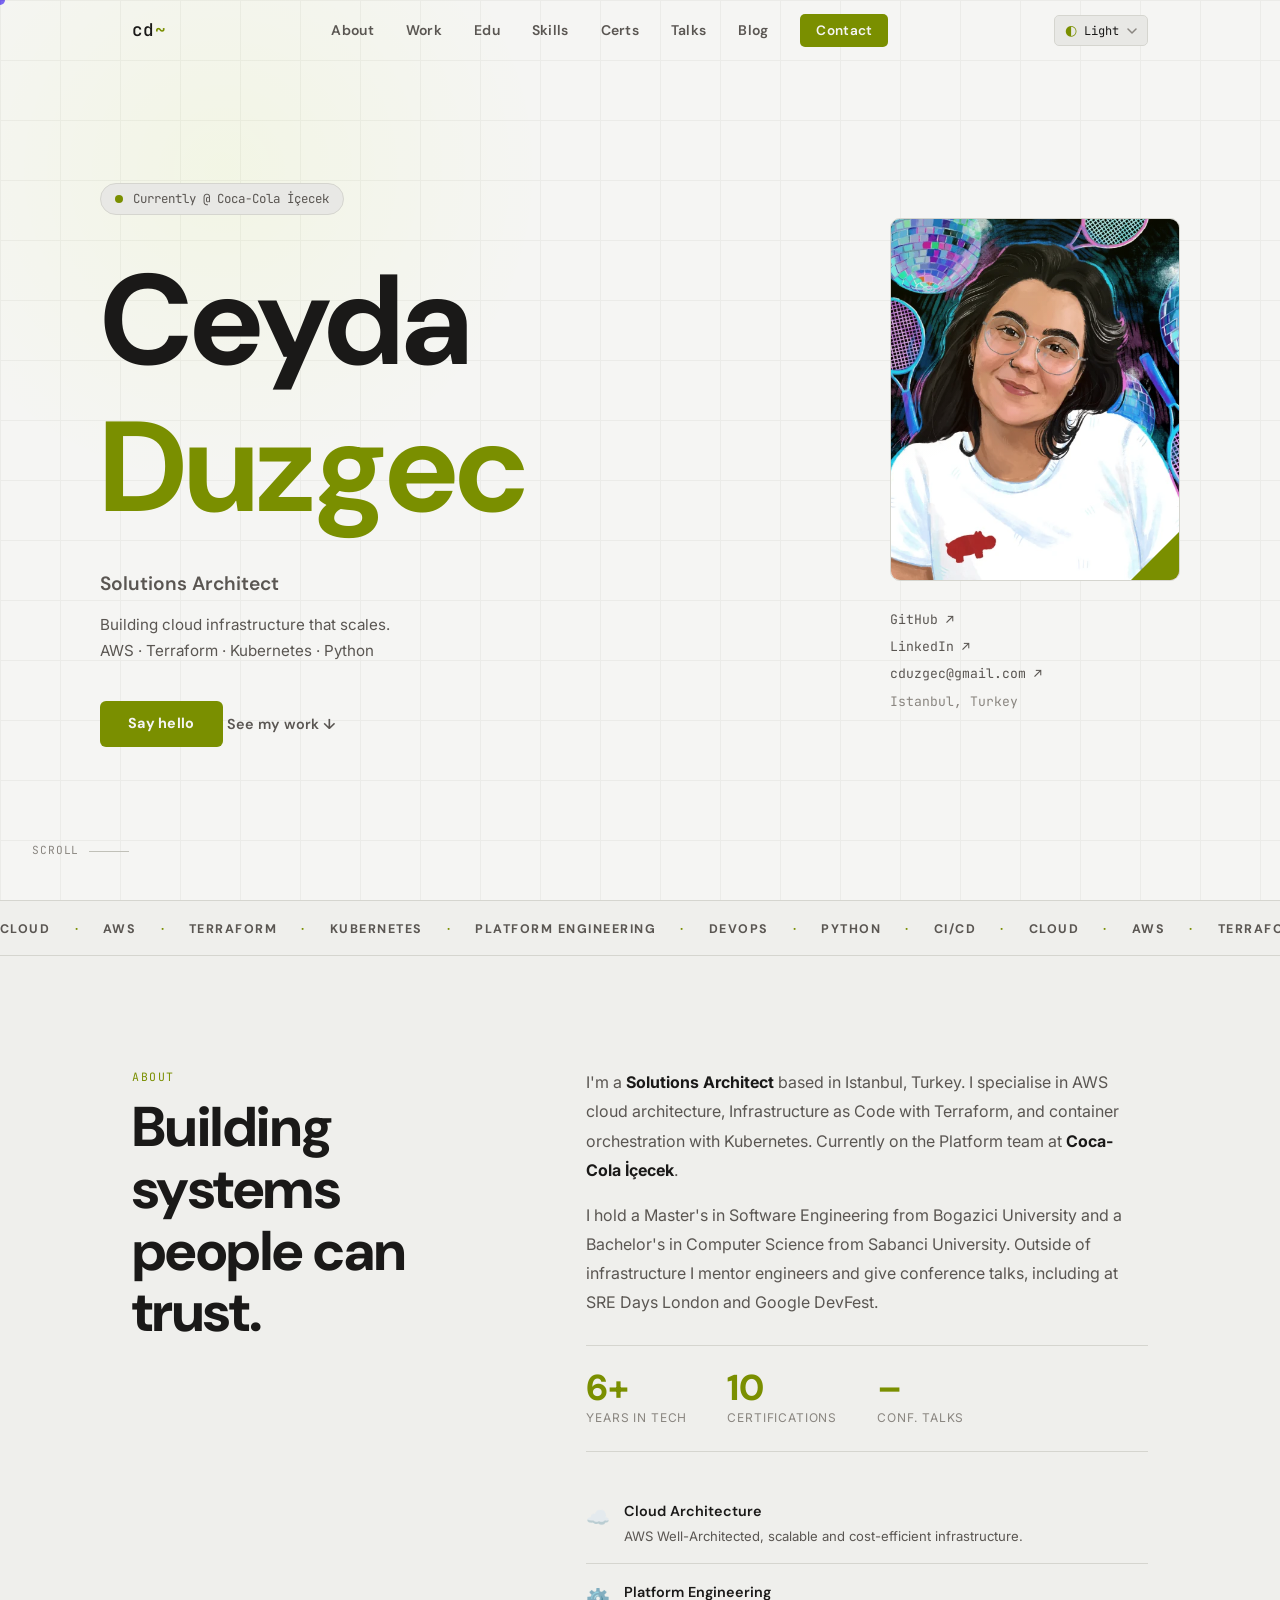
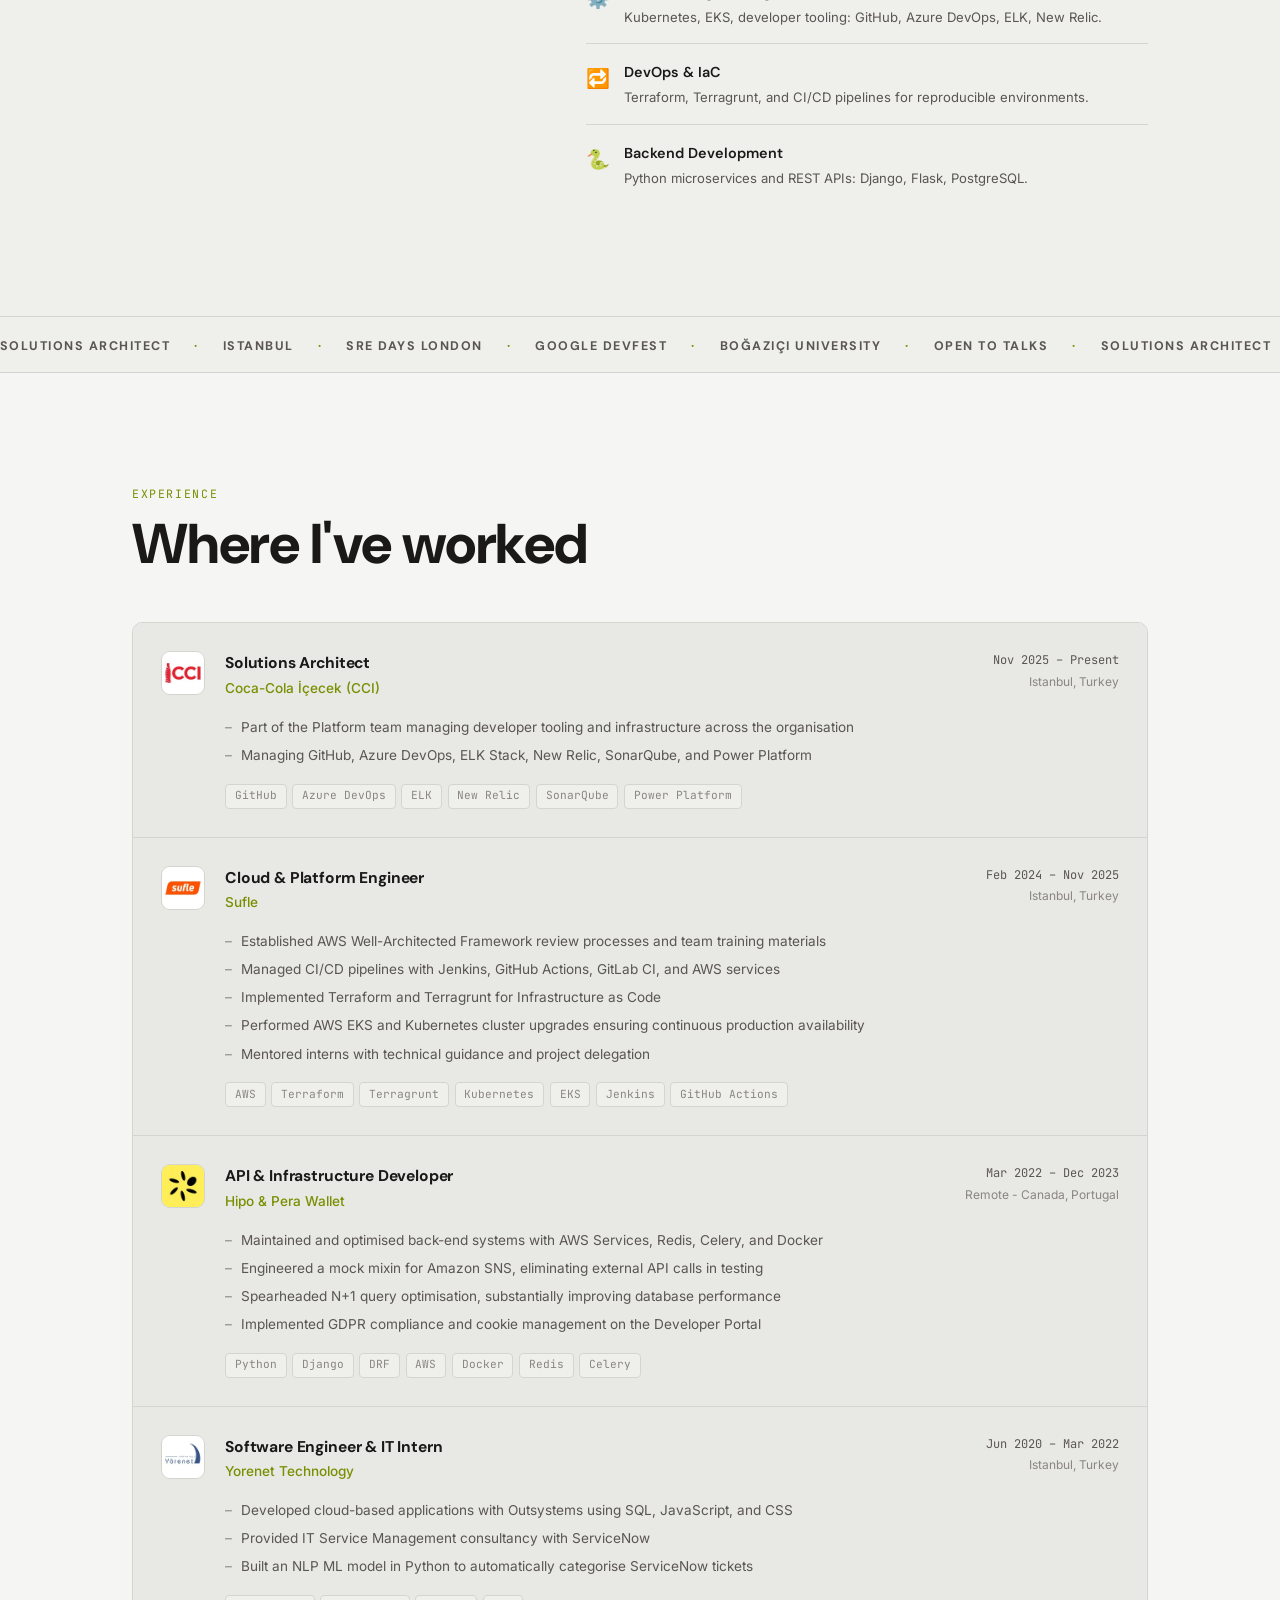
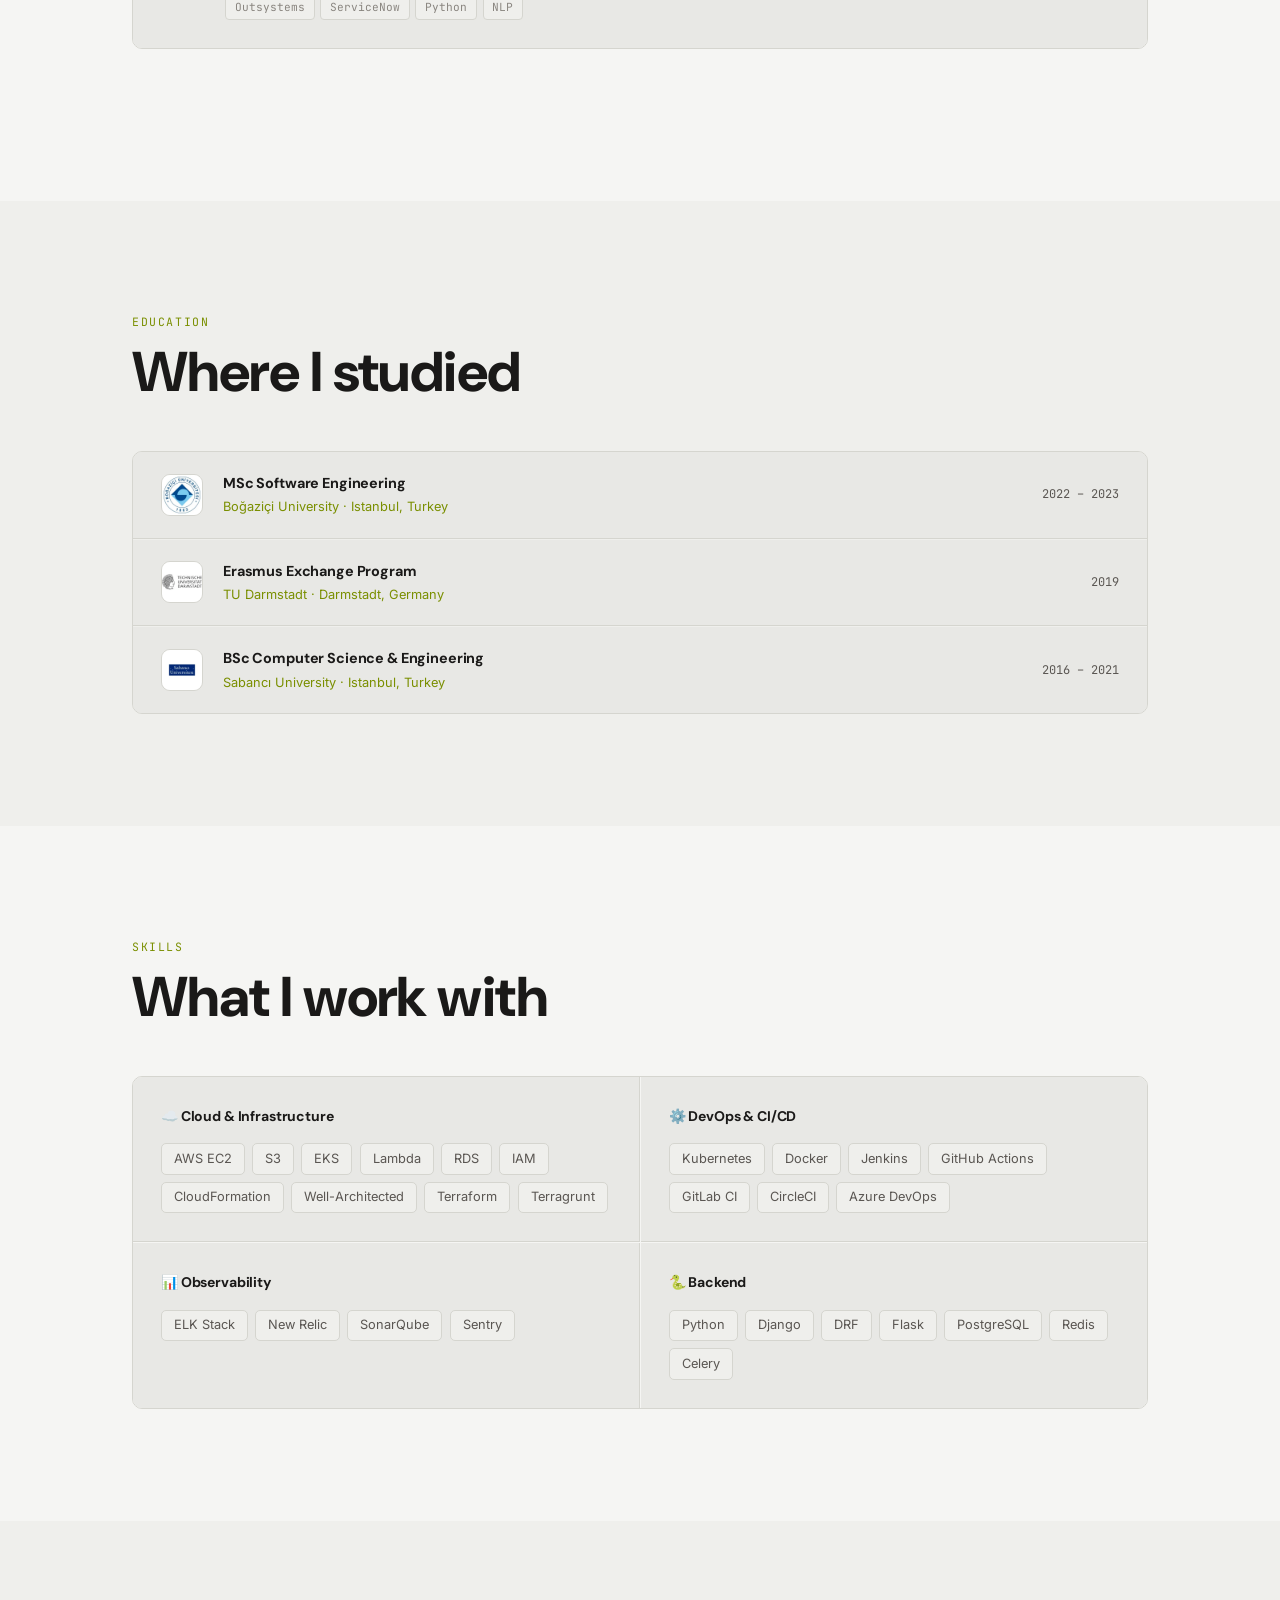
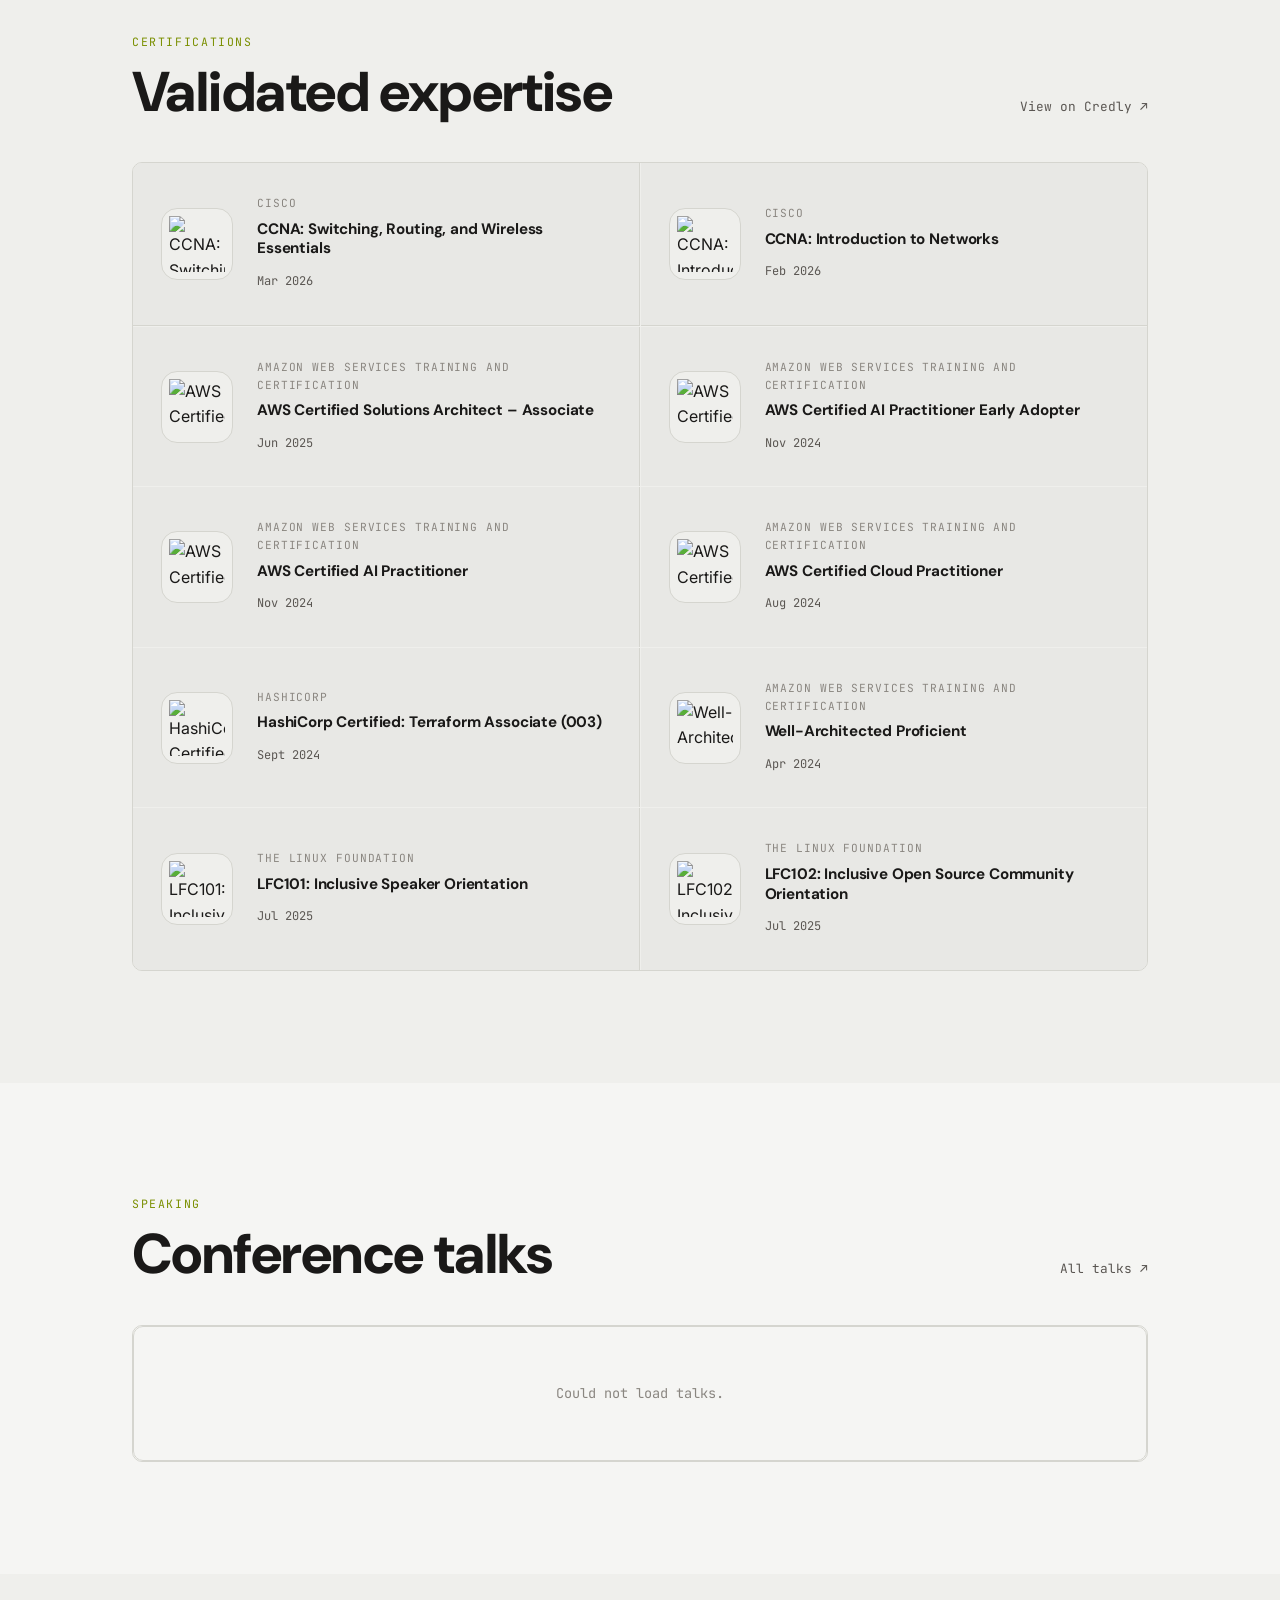
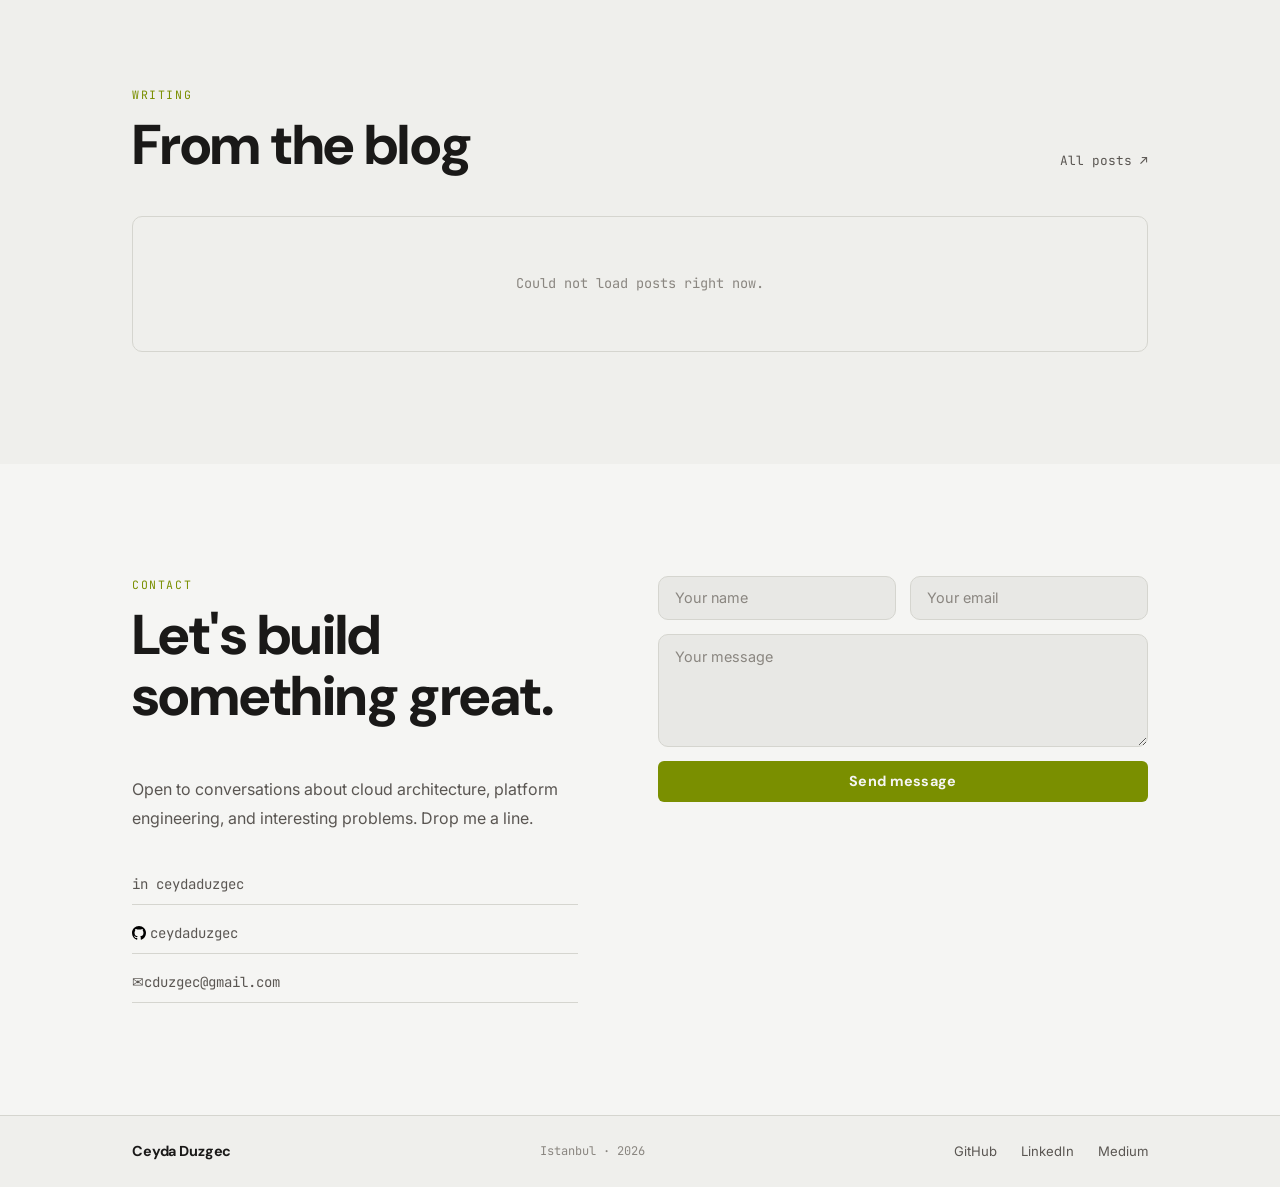
==== index.html @ 16f1c149 "Try to fix mobile performance" ====
<!DOCTYPE html>
<html lang="en">
<head>
  <meta charset="UTF-8">
  <meta name="viewport" content="width=device-width, initial-scale=1.0">
  <title>Ceyda Duzgec - Solutions Architect</title>
  <meta name="description" content="Solutions Architect based in Istanbul. Specialising in AWS, Terraform, Kubernetes and Python. Currently at Coca-Cola Icecek.">
  <meta name="author" content="Ceyda Duzgec">
  <meta name="robots" content="index, follow">
  <link rel="canonical" href="https://ceydaduzgec.com/">

  <!-- Open Graph -->
  <meta property="og:type"        content="website">
  <meta property="og:url"         content="https://ceydaduzgec.com/">
  <meta property="og:title"       content="Ceyda Duzgec - Solutions Architect">
  <meta property="og:description" content="Solutions Architect based in Istanbul. Specialising in AWS, Terraform, Kubernetes and Python.">
  <meta property="og:image"       content="https://ceydaduzgec.com/assets/images/profile.png">

  <!-- Twitter Card -->
  <meta name="twitter:card"        content="summary_large_image">
  <meta name="twitter:title"       content="Ceyda Duzgec - Solutions Architect">
  <meta name="twitter:description" content="Solutions Architect based in Istanbul. Specialising in AWS, Terraform, Kubernetes and Python.">
  <meta name="twitter:image"       content="https://ceydaduzgec.com/assets/images/profile.png">

  <!-- Structured Data -->
  <script type="application/ld+json">
  {
    "@context": "https://schema.org",
    "@type": "Person",
    "name": "Ceyda Duzgec",
    "url": "https://ceydaduzgec.com",
    "image": "https://ceydaduzgec.com/assets/images/profile.png",
    "jobTitle": "Solutions Architect",
    "worksFor": { "@type": "Organization", "name": "Coca-Cola Icecek" },
    "address": { "@type": "PostalAddress", "addressLocality": "Istanbul", "addressCountry": "TR" },
    "sameAs": [
      "https://www.linkedin.com/in/ceydaduzgec/",
      "https://github.com/ceydaduzgec",
      "https://medium.com/@ceydaduzgec"
    ]
  }
  </script>

  <link rel="icon" type="image/svg+xml" href="./assets/images/favicon.svg">
  <link rel="shortcut icon" href="./assets/images/logo.ico" type="image/x-icon">
  <link rel="preload" as="image" href="./assets/images/profile.webp" type="image/webp">
  <link rel="stylesheet" href="./assets/css/style.css">
  <link rel="preconnect" href="https://fonts.googleapis.com">
  <link rel="preconnect" href="https://fonts.gstatic.com" crossorigin>
  <link rel="preconnect" href="https://api.rss2json.com" crossorigin>
  <link rel="preconnect" href="https://raw.githubusercontent.com" crossorigin>
  <link rel="preload" as="style" href="https://fonts.googleapis.com/css2?family=DM+Sans:opsz,wght@9..40,400;9..40,500;9..40,600;9..40,700;9..40,800&family=Inter:wght@400;500&family=JetBrains+Mono:wght@400;500&display=swap" onload="this.onload=null;this.rel='stylesheet'">
  <noscript><link rel="stylesheet" href="https://fonts.googleapis.com/css2?family=DM+Sans:opsz,wght@9..40,400;9..40,500;9..40,600;9..40,700;9..40,800&family=Inter:wght@400;500&family=JetBrains+Mono:wght@400;500&display=swap"></noscript>
</head>
<body>

  <a class="skip-link" href="#about">Skip to content</a>

  <div class="cur" id="cur" aria-hidden="true"></div>

  <!-- NAV -->
  <header class="nav" id="nav">
    <div class="nav-inner">
      <a href="#top" class="nav-logo">
        <span>cd</span><span class="nl-tilde">~</span>
      </a>
      <nav class="nav-menu" id="navMenu">
        <a href="#about"     class="nlink">About</a>
        <a href="#work"      class="nlink">Work</a>
        <a href="#education" class="nlink">Edu</a>
        <a href="#skills"    class="nlink">Skills</a>
        <a href="#certs"   class="nlink">Certs</a>
        <a href="#talks"   class="nlink">Talks</a>
        <a href="#blog"    class="nlink">Blog</a>
        <a href="#contact" class="nlink nlink-cta">Contact</a>
      </nav>
      <div class="nav-controls">
        <div class="theme-picker" id="themePicker">
          <button class="tp-btn" id="tpBtn" aria-haspopup="listbox" aria-expanded="false" aria-label="Theme">
            <span class="tp-icon">◐</span>
            <span class="tp-label" id="tpLabel">Dark</span>
            <svg class="tp-chevron" viewBox="0 0 10 6" width="10" height="6" fill="none" stroke="currentColor" stroke-width="1.5" stroke-linecap="round" stroke-linejoin="round">
              <path d="M1 1l4 4 4-4"/>
            </svg>
          </button>
          <ul class="tp-menu" id="tpMenu" role="listbox">
            <li class="tp-opt" data-value="dark"            role="option">Dark</li>
            <li class="tp-opt" data-value="light"           role="option">Light</li>
            <li class="tp-opt" data-value="colorblind-dark" role="option">Color Blind Dark</li>
            <li class="tp-opt" data-value="colorblind-light"role="option">Color Blind Light</li>
          </ul>
        </div>
      </div>
      <button class="nav-burger" id="burger" aria-label="Menu" aria-expanded="false" aria-controls="navMenu">
        <span></span><span></span>
      </button>
    </div>
  </header>


  <!-- HERO -->
  <section class="hero" id="top">
    <div class="hero-wrap">
      <div class="hero-left">
        <div class="hero-status">
          <span class="dot-live" aria-hidden="true"></span>
          Currently @ Coca-Cola İçecek
        </div>
        <h1 class="hero-h1">
          <span class="rw"><b class="rt">Ceyda</b></span>
          <span class="rw"><b class="rt lime">Duzgec</b></span>
        </h1>
        <p class="hero-role rw-sm"><span class="rt-sm">Solutions Architect</span></p>
        <p class="hero-desc rw-sm">
          <span class="rt-sm">Building cloud infrastructure that scales.<br>AWS · Terraform · Kubernetes · Python</span>
        </p>
        <div class="hero-btns rw-sm">
          <span class="rt-sm">
            <a href="#contact" class="btn-lime" data-mag>Say hello</a>
            <a href="#work"    class="btn-text">See my work ↓</a>
          </span>
        </div>
      </div>

      <div class="hero-right">
        <div class="photo-frame">
          <picture>
            <source srcset="./assets/images/profile.webp" type="image/webp">
            <img src="./assets/images/profile.png" alt="Ceyda Duzgec" width="600" height="600" loading="eager" fetchpriority="high">
          </picture>
          <div class="photo-deco"></div>
        </div>
        <ul class="hero-contact-list">
          <li><a href="https://github.com/ceydaduzgec"           target="_blank" rel="noopener">GitHub ↗</a></li>
          <li><a href="https://www.linkedin.com/in/ceydaduzgec/" target="_blank" rel="noopener">LinkedIn ↗</a></li>
          <li><a href="mailto:cduzgec@gmail.com">cduzgec@gmail.com ↗</a></li>
          <li><span>Istanbul, Turkey</span></li>
        </ul>
      </div>
    </div>
    <div class="hero-scroll" id="heroScroll" aria-hidden="true">
      <span>scroll</span><div class="scroll-line"></div>
    </div>
  </section>


  <!-- MARQUEE 1 -->
  <div class="marquee" aria-hidden="true">
    <div class="mq-track">
      <span>CLOUD</span><span class="mq-dot">·</span>
      <span>AWS</span><span class="mq-dot">·</span>
      <span>TERRAFORM</span><span class="mq-dot">·</span>
      <span>KUBERNETES</span><span class="mq-dot">·</span>
      <span>PLATFORM ENGINEERING</span><span class="mq-dot">·</span>
      <span>DEVOPS</span><span class="mq-dot">·</span>
      <span>PYTHON</span><span class="mq-dot">·</span>
      <span>CI/CD</span><span class="mq-dot">·</span>
      <span>CLOUD</span><span class="mq-dot">·</span>
      <span>AWS</span><span class="mq-dot">·</span>
      <span>TERRAFORM</span><span class="mq-dot">·</span>
      <span>KUBERNETES</span><span class="mq-dot">·</span>
      <span>PLATFORM ENGINEERING</span><span class="mq-dot">·</span>
      <span>DEVOPS</span><span class="mq-dot">·</span>
      <span>PYTHON</span><span class="mq-dot">·</span>
      <span>CI/CD</span><span class="mq-dot">·</span>
    </div>
  </div>


  <!-- ABOUT -->
  <section class="section section-alt" id="about">
    <div class="wrap">
      <div class="about-grid">
        <div class="about-left">
          <p class="sec-label reveal-up">About</p>
          <h2 class="sec-h2 reveal-up">Building systems<br>people can trust.</h2>
        </div>
        <div class="about-right">
          <p class="about-p reveal-up">
            I'm a <strong>Solutions Architect</strong> based in Istanbul, Turkey. I specialise in AWS cloud architecture, Infrastructure as Code with Terraform, and container orchestration with Kubernetes. Currently on the Platform team at <strong>Coca-Cola İçecek</strong>.
          </p>
          <p class="about-p reveal-up">
            I hold a Master's in Software Engineering from Bogazici University and a Bachelor's in Computer Science from Sabanci University. Outside of infrastructure I mentor engineers and give conference talks, including at SRE Days London and Google DevFest.
          </p>
          <div class="stats reveal-up">
            <div class="stat-item">
              <span class="si-n" id="statYears">–</span>
              <span class="si-l">Years in tech</span>
            </div>
            <div class="stat-item">
              <span class="si-n" id="statCerts">–</span>
              <span class="si-l">Certifications</span>
            </div>
            <div class="stat-item">
              <span class="si-n" id="statTalks">–</span>
              <span class="si-l">Conf. talks</span>
            </div>
          </div>
          <div class="pillars reveal-up">
            <div class="pillar">
              <span class="pillar-icon" aria-hidden="true">☁️</span>
              <div>
                <strong>Cloud Architecture</strong>
                <p>AWS Well-Architected, scalable and cost-efficient infrastructure.</p>
              </div>
            </div>
            <div class="pillar">
              <span class="pillar-icon" aria-hidden="true">⚙️</span>
              <div>
                <strong>Platform Engineering</strong>
                <p>Kubernetes, EKS, developer tooling: GitHub, Azure DevOps, ELK, New Relic.</p>
              </div>
            </div>
            <div class="pillar">
              <span class="pillar-icon" aria-hidden="true">🔁</span>
              <div>
                <strong>DevOps &amp; IaC</strong>
                <p>Terraform, Terragrunt, and CI/CD pipelines for reproducible environments.</p>
              </div>
            </div>
            <div class="pillar">
              <span class="pillar-icon" aria-hidden="true">🐍</span>
              <div>
                <strong>Backend Development</strong>
                <p>Python microservices and REST APIs: Django, Flask, PostgreSQL.</p>
              </div>
            </div>
          </div>
        </div>
      </div>
    </div>
  </section>


  <!-- MARQUEE 2 -->
  <div class="marquee marquee-rev" aria-hidden="true">
    <div class="mq-track">
      <span>SOLUTIONS ARCHITECT</span><span class="mq-dot">·</span>
      <span>ISTANBUL</span><span class="mq-dot">·</span>
      <span>SRE DAYS LONDON</span><span class="mq-dot">·</span>
      <span>GOOGLE DEVFEST</span><span class="mq-dot">·</span>
      <span>BOĞAZIÇI UNIVERSITY</span><span class="mq-dot">·</span>
      <span>OPEN TO TALKS</span><span class="mq-dot">·</span>
      <span>SOLUTIONS ARCHITECT</span><span class="mq-dot">·</span>
      <span>ISTANBUL</span><span class="mq-dot">·</span>
      <span>SRE DAYS LONDON</span><span class="mq-dot">·</span>
      <span>GOOGLE DEVFEST</span><span class="mq-dot">·</span>
      <span>BOĞAZIÇI UNIVERSITY</span><span class="mq-dot">·</span>
      <span>OPEN TO TALKS</span><span class="mq-dot">·</span>
    </div>
  </div>


  <!-- WORK -->
  <section class="section" id="work">
    <div class="wrap">
      <p class="sec-label reveal-up">Experience</p>
      <h2 class="sec-h2 reveal-up">Where I've worked</h2>

      <div class="job-list">

        <div class="job reveal-up">
          <div class="job-logo-col">
            <div class="jlogo">
              <picture>
                <source srcset="./assets/images/cocacolaicecek.webp" type="image/webp">
                <img src="./assets/images/cocacolaicecek.jpeg" alt="CCI" width="44" height="44" loading="lazy"
                     onerror="this.style.display='none';this.nextElementSibling.style.display='flex'">
              </picture>
              <span class="jlogo-init">CCI</span>
            </div>
          </div>
          <div class="job-content">
            <div class="job-head">
              <div>
                <h3>Solutions Architect</h3>
                <p class="job-co"><a href="https://www.cci.com.tr/" target="_blank" rel="noopener">Coca-Cola İçecek (CCI)</a></p>
              </div>
              <div class="job-meta">
                <span class="job-date">Nov 2025 – Present</span>
                <span class="job-loc">Istanbul, Turkey</span>
              </div>
            </div>
            <ul class="job-bullets">
              <li>Part of the Platform team managing developer tooling and infrastructure across the organisation</li>
              <li>Managing GitHub, Azure DevOps, ELK Stack, New Relic, SonarQube, and Power Platform</li>
            </ul>
            <div class="jtags">
              <span>GitHub</span><span>Azure DevOps</span><span>ELK</span>
              <span>New Relic</span><span>SonarQube</span><span>Power Platform</span>
            </div>
          </div>
        </div>

        <div class="job reveal-up">
          <div class="job-logo-col">
            <div class="jlogo">
              <picture>
                <source srcset="./assets/images/sufle.webp" type="image/webp">
                <img src="./assets/images/sufle.jpeg" alt="Sufle" width="44" height="44" loading="lazy"
                     onerror="this.style.display='none';this.nextElementSibling.style.display='flex'">
              </picture>
              <span class="jlogo-init">SFL</span>
            </div>
          </div>
          <div class="job-content">
            <div class="job-head">
              <div>
                <h3>Cloud &amp; Platform Engineer</h3>
                <p class="job-co"><a href="https://www.sufle.io/" target="_blank" rel="noopener">Sufle</a></p>
              </div>
              <div class="job-meta">
                <span class="job-date">Feb 2024 – Nov 2025</span>
                <span class="job-loc">Istanbul, Turkey</span>
              </div>
            </div>
            <ul class="job-bullets">
              <li>Established AWS Well-Architected Framework review processes and team training materials</li>
              <li>Managed CI/CD pipelines with Jenkins, GitHub Actions, GitLab CI, and AWS services</li>
              <li>Implemented Terraform and Terragrunt for Infrastructure as Code</li>
              <li>Performed AWS EKS and Kubernetes cluster upgrades ensuring continuous production availability</li>
              <li>Mentored interns with technical guidance and project delegation</li>
            </ul>
            <div class="jtags">
              <span>AWS</span><span>Terraform</span><span>Terragrunt</span>
              <span>Kubernetes</span><span>EKS</span><span>Jenkins</span><span>GitHub Actions</span>
            </div>
          </div>
        </div>

        <div class="job reveal-up">
          <div class="job-logo-col">
            <div class="jlogo">
              <picture>
                <source srcset="./assets/images/pera.webp" type="image/webp">
                <img src="./assets/images/pera.jpeg" alt="Hipo" width="44" height="44" loading="lazy"
                     onerror="this.style.display='none';this.nextElementSibling.style.display='flex'">
              </picture>
              <span class="jlogo-init">HİPO</span>
            </div>
          </div>
          <div class="job-content">
            <div class="job-head">
              <div>
                <h3>API &amp; Infrastructure Developer</h3>
                <p class="job-co"><a href="https://hipolabs.com/" target="_blank" rel="noopener">Hipo</a> &amp; <a href="https://perawallet.app/" target="_blank" rel="noopener">Pera Wallet</a></p>
              </div>
              <div class="job-meta">
                <span class="job-date">Mar 2022 – Dec 2023</span>
                <span class="job-loc">Remote - Canada, Portugal</span>
              </div>
            </div>
            <ul class="job-bullets">
              <li>Maintained and optimised back-end systems with AWS Services, Redis, Celery, and Docker</li>
              <li>Engineered a mock mixin for Amazon SNS, eliminating external API calls in testing</li>
              <li>Spearheaded N+1 query optimisation, substantially improving database performance</li>
              <li>Implemented GDPR compliance and cookie management on the Developer Portal</li>
            </ul>
            <div class="jtags">
              <span>Python</span><span>Django</span><span>DRF</span>
              <span>AWS</span><span>Docker</span><span>Redis</span><span>Celery</span>
            </div>
          </div>
        </div>

        <div class="job reveal-up">
          <div class="job-logo-col">
            <div class="jlogo">
              <picture>
                <source srcset="./assets/images/yorenet.webp" type="image/webp">
                <img src="./assets/images/yorenet.jpeg" alt="Yorenet" width="44" height="44" loading="lazy"
                     onerror="this.style.display='none';this.nextElementSibling.style.display='flex'">
              </picture>
              <span class="jlogo-init">YRN</span>
            </div>
          </div>
          <div class="job-content">
            <div class="job-head">
              <div>
                <h3>Software Engineer &amp; IT Intern</h3>
                <p class="job-co"><a href="https://www.yorenet.com/" target="_blank" rel="noopener">Yorenet Technology</a></p>
              </div>
              <div class="job-meta">
                <span class="job-date">Jun 2020 – Mar 2022</span>
                <span class="job-loc">Istanbul, Turkey</span>
              </div>
            </div>
            <ul class="job-bullets">
              <li>Developed cloud-based applications with Outsystems using SQL, JavaScript, and CSS</li>
              <li>Provided IT Service Management consultancy with ServiceNow</li>
              <li>Built an NLP ML model in Python to automatically categorise ServiceNow tickets</li>
            </ul>
            <div class="jtags">
              <span>Outsystems</span><span>ServiceNow</span><span>Python</span><span>NLP</span>
            </div>
          </div>
        </div>

      </div>

    </div>
  </section>


  <!-- EDUCATION -->
  <section class="section section-alt" id="education">
    <div class="wrap">
      <p class="sec-label reveal-up">Education</p>
      <h2 class="sec-h2 reveal-up">Where I studied</h2>

      <div class="edu-list">

        <div class="edu-item reveal-up">
          <div class="edu-logo-col">
            <div class="edu-logo">
              <picture>
                <source srcset="./assets/images/bogazici.webp" type="image/webp">
                <img src="./assets/images/bogazici.jpeg" alt="Bogazici" width="42" height="42" loading="lazy"
                     onerror="this.style.display='none';this.nextElementSibling.style.display='flex'">
              </picture>
              <span class="edu-logo-init">BÜ</span>
            </div>
          </div>
          <div class="edu-detail">
            <div class="edu-info">
              <h3>MSc Software Engineering</h3>
              <p class="edu-school"><a href="https://bogazici.edu.tr/" target="_blank" rel="noopener">Boğaziçi University</a> · Istanbul, Turkey</p>
            </div>
            <span class="edu-period">2022 – 2023</span>
          </div>
        </div>

        <div class="edu-item reveal-up">
          <div class="edu-logo-col">
            <div class="edu-logo">
              <picture>
                <source srcset="./assets/images/darmstadt.webp" type="image/webp">
                <img src="./assets/images/darmstadt.jpeg" alt="TU Darmstadt" width="42" height="42" loading="lazy"
                     onerror="this.style.display='none';this.nextElementSibling.style.display='flex'">
              </picture>
              <span class="edu-logo-init">TUD</span>
            </div>
          </div>
          <div class="edu-detail">
            <div class="edu-info">
              <h3>Erasmus Exchange Program</h3>
              <p class="edu-school"><a href="https://www.tu-darmstadt.de/" target="_blank" rel="noopener">TU Darmstadt</a> · Darmstadt, Germany</p>
            </div>
            <span class="edu-period">2019</span>
          </div>
        </div>

        <div class="edu-item reveal-up">
          <div class="edu-logo-col">
            <div class="edu-logo">
              <picture>
                <source srcset="./assets/images/sabanci.webp" type="image/webp">
                <img src="./assets/images/sabanci.jpeg" alt="Sabanci" width="42" height="42" loading="lazy"
                     onerror="this.style.display='none';this.nextElementSibling.style.display='flex'">
              </picture>
              <span class="edu-logo-init">SÜ</span>
            </div>
          </div>
          <div class="edu-detail">
            <div class="edu-info">
              <h3>BSc Computer Science &amp; Engineering</h3>
              <p class="edu-school"><a href="https://www.sabanciuniv.edu/" target="_blank" rel="noopener">Sabancı University</a> · Istanbul, Turkey</p>
            </div>
            <span class="edu-period">2016 – 2021</span>
          </div>
        </div>

      </div>
    </div>
  </section>


  <!-- SKILLS -->
  <section class="section" id="skills">
    <div class="wrap">
      <p class="sec-label reveal-up">Skills</p>
      <h2 class="sec-h2 reveal-up">What I work with</h2>
      <div class="skills-grid">
        <div class="sk-cell sk-large reveal-up">
          <h3><span aria-hidden="true">☁️</span> Cloud &amp; Infrastructure</h3>
          <div class="sk-chips">
            <span>AWS EC2</span><span>S3</span><span>EKS</span><span>Lambda</span>
            <span>RDS</span><span>IAM</span><span>CloudFormation</span>
            <span>Well-Architected</span><span>Terraform</span><span>Terragrunt</span>
          </div>
        </div>
        <div class="sk-cell reveal-up">
          <h3><span aria-hidden="true">⚙️</span> DevOps &amp; CI/CD</h3>
          <div class="sk-chips">
            <span>Kubernetes</span><span>Docker</span><span>Jenkins</span>
            <span>GitHub Actions</span><span>GitLab CI</span><span>CircleCI</span>
            <span>Azure DevOps</span>
          </div>
        </div>
        <div class="sk-cell reveal-up">
          <h3><span aria-hidden="true">📊</span> Observability</h3>
          <div class="sk-chips">
            <span>ELK Stack</span><span>New Relic</span>
            <span>SonarQube</span><span>Sentry</span>
          </div>
        </div>
        <div class="sk-cell sk-last reveal-up">
          <h3><span aria-hidden="true">🐍</span> Backend</h3>
          <div class="sk-chips">
            <span>Python</span><span>Django</span><span>DRF</span>
            <span>Flask</span><span>PostgreSQL</span><span>Redis</span><span>Celery</span>
          </div>
        </div>
      </div>
    </div>
  </section>


  <!-- CERTIFICATIONS -->
  <section class="section section-alt" id="certs">
    <div class="wrap">
      <div class="certs-header">
        <div>
          <p class="sec-label reveal-up">Certifications</p>
          <h2 class="sec-h2 reveal-up">Validated expertise</h2>
        </div>
        <a href="https://www.credly.com/users/ceyda-duzgec.02/badges" target="_blank" rel="noopener" class="blog-all reveal-up">
          View on Credly ↗
        </a>
      </div>
      <div class="certs-grid" id="certsGrid" aria-live="polite" aria-label="Certifications">
        <div class="certs-loading">
          <div class="blog-spinner"></div>
          <span>Loading certifications…</span>
        </div>
      </div>
    </div>
  </section>


  <!-- TALKS -->
  <section class="section" id="talks">
    <div class="wrap">
      <div class="talks-header">
        <div>
          <p class="sec-label reveal-up">Speaking</p>
          <h2 class="sec-h2 reveal-up">Conference talks</h2>
        </div>
        <a href="https://ceydaduzgec.github.io/presentations/" target="_blank" rel="noopener" class="blog-all reveal-up">
          All talks ↗
        </a>
      </div>
      <div class="talks" id="talksContainer" aria-live="polite" aria-label="Conference talks">
        <div class="talks-loading">
          <div class="blog-spinner"></div>
          <span>Loading talks…</span>
        </div>
      </div>
    </div>
  </section>


  <!-- BLOG -->
  <section class="section section-alt" id="blog">
    <div class="wrap">
      <div class="blog-header">
        <div>
          <p class="sec-label reveal-up">Writing</p>
          <h2 class="sec-h2 reveal-up">From the blog</h2>
        </div>
        <a href="https://medium.com/@ceydaduzgec" target="_blank" rel="noopener" class="blog-all reveal-up">
          All posts ↗
        </a>
      </div>
      <div class="blog-grid" id="blogGrid" aria-live="polite" aria-label="Blog posts">
        <div class="blog-loading">
          <div class="blog-spinner"></div>
          <span>Loading posts…</span>
        </div>
      </div>
    </div>
  </section>


  <!-- CONTACT -->
  <section class="section" id="contact">
    <div class="wrap">
      <div class="contact-wrap">
        <div class="contact-left">
          <p class="sec-label reveal-up">Contact</p>
          <h2 class="sec-h2 reveal-up">Let's build<br>something great.</h2>
          <p class="contact-p reveal-up">
            Open to conversations about cloud architecture, platform engineering, and interesting problems. Drop me a line.
          </p>
          <div class="contact-links reveal-up">
            <a href="https://www.linkedin.com/in/ceydaduzgec/" target="_blank" rel="noopener" aria-label="LinkedIn - ceydaduzgec">in ceydaduzgec</a>
            <a href="https://github.com/ceydaduzgec" target="_blank" rel="noopener"><img src="./assets/images/github.svg" alt="" class="link-icon" width="16" height="16"> ceydaduzgec</a>
            <a href="mailto:cduzgec@gmail.com"><span aria-hidden="true">✉</span> cduzgec@gmail.com</a>
          </div>
        </div>
        <form class="cform reveal-up" id="contactForm">
          <div class="cf-row">
            <label for="cf-name" class="sr-only">Your name</label>
            <input type="text"  id="cf-name"  name="name"    placeholder="Your name"  required class="cf-inp" autocomplete="name">
            <label for="cf-email" class="sr-only">Your email</label>
            <input type="email" id="cf-email" name="email"   placeholder="Your email" required class="cf-inp" autocomplete="email">
          </div>
          <label for="cf-message" class="sr-only">Your message</label>
          <textarea id="cf-message" name="message" placeholder="Your message" rows="5" required class="cf-inp"></textarea>
          <button type="submit" class="btn-lime btn-full" data-mag>Send message</button>
        </form>
      </div>
    </div>
  </section>


  <!-- FOOTER -->
  <footer class="footer section-alt">
    <div class="wrap footer-inner">
      <span class="footer-name">Ceyda Duzgec</span>
      <span class="footer-loc">Istanbul · <span id="yr"></span></span>
      <div class="footer-links">
        <a href="https://github.com/ceydaduzgec"           target="_blank" rel="noopener">GitHub</a>
        <a href="https://www.linkedin.com/in/ceydaduzgec/" target="_blank" rel="noopener">LinkedIn</a>
        <a href="https://medium.com/@ceydaduzgec"          target="_blank" rel="noopener">Medium</a>
      </div>
    </div>
  </footer>

  <script src="./assets/js/script.js" defer></script>
</body>
</html>
---- assets/css/style.css ----
/* ============================================================
   CEYDA DUZGEC - Electric Lime · DM Sans · Custom cursor · Marquee
   ============================================================ */

:root {
  --bg:        #090907;
  --surface:   #0f0f0c;
  --card:      #151512;
  --border:    #272723;
  --border-hi: #3a3a34;

  --lime:      #c8ff00;
  --lime-dim:  rgba(200,255,0,0.08);
  --lime-glow: rgba(200,255,0,0.2);

  --text:      #efecea;
  --muted:     #b8b5aa;
  --dim:       #8a8680;

  --font:      'DM Sans', sans-serif;
  --body:      'Inter', sans-serif;
  --mono:      'JetBrains Mono', monospace;

  --nav-h:     62px;
  --wrap:      1080px;
  --r:         10px;
  --ease:      cubic-bezier(0.16, 1, 0.3, 1);
  --t:         0.3s;
}

/* Light mode */
body.theme-light {
  --bg:        #f5f5f3;
  --surface:   #efefec;
  --card:      #e8e8e5;
  --border:    #d5d5cf;
  --border-hi: #c0c0b8;

  --lime:      #7a8f00;
  --lime-dim:  rgba(122,143,0,0.12);
  --lime-glow: rgba(122,143,0,0.25);

  --text:      #1a1918;
  --muted:     #5a5652;
  --dim:       #8a8680;
}

/* Color blind mode (improved contrast & accessible colors) */
body.theme-colorblind {
  --bg:        #0a0a0a;
  --surface:   #1a1a1a;
  --card:      #252525;
  --border:    #3a3a3a;
  --border-hi: #505050;

  --lime:      #ffb81c;
  --lime-dim:  rgba(255,184,28,0.1);
  --lime-glow: rgba(255,184,28,0.25);

  --text:      #ffffff;
  --muted:     #d0d0d0;
  --dim:       #a0a0a0;
}

body.theme-colorblind.theme-light {
  --bg:        #ffffff;
  --surface:   #f8f8f8;
  --card:      #f0f0f0;
  --border:    #d0d0d0;
  --border-hi: #b0b0b0;

  --lime:      #0173b2;
  --lime-dim:  rgba(1,115,178,0.12);
  --lime-glow: rgba(1,115,178,0.25);

  --text:      #000000;
  --muted:     #505050;
  --dim:       #808080;
}

/* ─── Reset ─────────────────────────────────────────────── */
*,*::before,*::after { box-sizing: border-box; margin: 0; padding: 0; }
html { scroll-behavior: smooth; scroll-padding-top: var(--nav-h); }
body {
  font-family: var(--body);
  background: var(--bg);
  color: var(--text);
  overflow-x: hidden;
  line-height: 1.6;
  cursor: none;           /* hide default cursor */
}
a { text-decoration: none; color: inherit; }
ul { list-style: none; }
img { max-width: 100%; display: block; }
button { font-family: var(--body); cursor: none; }

/* ─── Accessibility ──────────────────────────────────────── */
.skip-link {
  position: absolute;
  top: -100%;
  left: 0;
  padding: 0.5rem 1.25rem;
  background: var(--lime);
  color: #000;
  font-weight: 600;
  font-size: 0.9rem;
  z-index: 9999;
  border-radius: 0 0 var(--r) var(--r);
  transition: top 0.2s;
}
.skip-link:focus { top: 0; outline: 2px solid #000; outline-offset: 2px; }

.sr-only {
  position: absolute;
  width: 1px;
  height: 1px;
  padding: 0;
  margin: -1px;
  overflow: hidden;
  clip: rect(0,0,0,0);
  white-space: nowrap;
  border-width: 0;
}

:focus-visible {
  outline: 2px solid var(--lime);
  outline-offset: 3px;
  border-radius: 3px;
}


/* Scrollbar */
::-webkit-scrollbar { width: 4px; }
::-webkit-scrollbar-track { background: var(--bg); }
::-webkit-scrollbar-thumb { background: var(--border-hi); border-radius: 2px; }

.wrap { max-width: var(--wrap); margin: 0 auto; padding: 0 2rem; }


/* ─── Custom Cursor ──────────────────────────────────────── */
.cur {
  position: fixed;
  width: 10px; height: 10px;
  background: var(--lime);
  border-radius: 50%;
  pointer-events: none;
  z-index: 9999;
  transform: translate(-50%, -50%);
  transition: transform 0.08s linear, width 0.3s var(--ease), height 0.3s var(--ease), opacity 0.3s;
  mix-blend-mode: difference;
}
.cur.big {
  width: 48px; height: 48px;
}
.cur.hidden { opacity: 0; }


/* ─── Navigation ─────────────────────────────────────────── */
.nav {
  position: fixed;
  inset: 0 0 auto 0;
  height: var(--nav-h);
  z-index: 200;
  transition: background var(--t), border-color var(--t);
  border-bottom: 1px solid transparent;
}
.nav.scrolled {
  background: rgba(9,9,7,0.88);
  backdrop-filter: blur(18px);
  -webkit-backdrop-filter: blur(18px);
  border-bottom-color: var(--border);
}
body.theme-light .nav.scrolled {
  background: rgba(245,245,243,0.92);
}
.nav-inner {
  max-width: var(--wrap);
  margin: 0 auto;
  padding: 0 2rem;
  height: 100%;
  display: flex;
  align-items: center;
  justify-content: space-between;
}

.nav-logo {
  font-family: var(--mono);
  font-size: 1.1rem;
  font-weight: 500;
  display: flex;
  align-items: baseline;
  gap: 1px;
}
.nl-tilde {
  color: var(--lime);
  animation: tPulse 2.5s ease-in-out infinite;
}
@keyframes tPulse { 0%,100%{opacity:1} 50%{opacity:0.3} }

.nav-menu {
  display: flex;
  align-items: center;
  gap: 2rem;
}
.nlink {
  font-family: var(--font);
  font-size: 0.875rem;
  font-weight: 600;
  color: var(--muted);
  transition: color var(--t);
  letter-spacing: 0.02em;
}
.nlink:hover { color: var(--text); }
.nlink.active { color: var(--lime); }
.nlink-cta {
  color: var(--bg) !important;
  background: var(--lime);
  padding: 0.38rem 1rem;
  border-radius: 5px;
  font-size: 0.85rem;
  transition: opacity var(--t) !important;
}
.nlink-cta:hover { opacity: 0.85; }

.nav-burger {
  display: none;
  flex-direction: column;
  gap: 6px;
  background: none;
  border: none;
  padding: 4px;
}
.nav-burger span {
  display: block;
  width: 22px; height: 1.5px;
  background: var(--text);
  border-radius: 1px;
  transition: transform var(--t), opacity var(--t);
}
.nav-burger.open span:first-child { transform: rotate(45deg) translate(5px,5px); }
.nav-burger.open span:last-child  { transform: rotate(-45deg) translate(5px,-5px); }

.nav-controls {
  display: flex;
  align-items: center;
  gap: 1rem;
}

.theme-picker { position: relative; }

.tp-btn {
  display: flex;
  align-items: center;
  gap: 0.45rem;
  background: var(--card);
  border: 1px solid var(--border);
  color: var(--text);
  font-family: var(--mono);
  font-size: 0.75rem;
  padding: 0.4rem 0.65rem;
  border-radius: 5px;
  transition: border-color var(--t), background var(--t);
  white-space: nowrap;
}
.tp-btn:hover { border-color: var(--lime); }

.tp-icon { color: var(--lime); font-size: 0.85rem; line-height: 1; }

.tp-chevron {
  color: var(--dim);
  transition: transform var(--t);
  flex-shrink: 0;
}
.theme-picker.open .tp-chevron { transform: rotate(180deg); }

.tp-menu {
  position: absolute;
  top: calc(100% + 6px);
  right: 0;
  background: var(--card);
  border: 1px solid var(--border);
  border-radius: var(--r);
  list-style: none;
  padding: 0.3rem;
  min-width: 150px;
  opacity: 0;
  transform: translateY(-6px);
  pointer-events: none;
  transition: opacity var(--t), transform var(--t);
  z-index: 300;
  box-shadow: 0 8px 24px rgba(0,0,0,0.18);
}
.theme-picker.open .tp-menu {
  opacity: 1;
  transform: translateY(0);
  pointer-events: all;
}

.tp-opt {
  display: flex;
  align-items: center;
  gap: 0.4rem;
  padding: 0.45rem 0.65rem;
  border-radius: 5px;
  font-family: var(--mono);
  font-size: 0.75rem;
  color: var(--muted);
  transition: background var(--t), color var(--t);
  white-space: nowrap;
  cursor: none;
}
.tp-opt:hover { background: var(--surface); color: var(--text); }
.tp-opt.active { color: var(--lime); }
.tp-opt::before { content: ''; display: inline-block; width: 0.7rem; font-size: 0.65rem; }
.tp-opt.active::before { content: '✓'; }


/* ─── Hero ───────────────────────────────────────────────── */
.hero {
  min-height: 100vh;
  display: flex;
  align-items: center;
  padding: calc(var(--nav-h) + 3rem) 2rem 5rem;
  position: relative;
  overflow: hidden;
}

/* Subtle grid texture */
.hero::before {
  content: '';
  position: absolute;
  inset: 0;
  background-image:
    linear-gradient(var(--border) 1px, transparent 1px),
    linear-gradient(90deg, var(--border) 1px, transparent 1px);
  background-size: 60px 60px;
  opacity: 0.3;
  pointer-events: none;
}

/* Corner glow */
.hero::after {
  content: '';
  position: absolute;
  top: -20%; left: -10%;
  width: 700px; height: 700px;
  background: radial-gradient(circle, rgba(200,255,0,0.06) 0%, transparent 65%);
  pointer-events: none;
}

.hero-wrap {
  max-width: var(--wrap);
  margin: 0 auto;
  width: 100%;
  display: grid;
  grid-template-columns: 1fr 290px;
  gap: 3rem;
  align-items: center;
  position: relative;
  z-index: 1;
}

/* Status badge */
.hero-status {
  display: inline-flex;
  align-items: center;
  gap: 0.6rem;
  font-family: var(--mono);
  font-size: 0.78rem;
  color: var(--muted);
  background: var(--card);
  border: 1px solid var(--border);
  border-radius: 100px;
  padding: 0.3rem 0.9rem;
  margin-bottom: 2rem;
}
.dot-live {
  width: 8px; height: 8px;
  background: var(--lime);
  border-radius: 50%;
  box-shadow: 0 0 0 0 var(--lime-glow);
  animation: livePulse 2s ease-out infinite;
  flex-shrink: 0;
}
@keyframes livePulse {
  0%   { box-shadow: 0 0 0 0 var(--lime-glow); }
  70%  { box-shadow: 0 0 0 8px rgba(200,255,0,0); }
  100% { box-shadow: 0 0 0 0 rgba(200,255,0,0); }
}

/* Big name */
.hero-h1 {
  font-family: var(--font);
  font-size: clamp(4rem, 10vw, 9.5rem);
  font-weight: 800;
  line-height: 1.15;
  letter-spacing: -0.01em;
  margin-bottom: 1.75rem;
}
.rw { display: block; overflow: hidden; }
.rt {
  display: block;
  font-style: normal;
  transform: translateY(105%);
  transition: transform 0.9s var(--ease);
}
.rt.in { transform: translateY(0); }
.lime { color: var(--lime); }

.hero-role {
  font-family: var(--font);
  font-size: clamp(1rem, 2vw, 1.2rem);
  font-weight: 600;
  color: var(--muted);
  margin-bottom: 0.75rem;
}
.hero-desc {
  font-size: 0.95rem;
  color: var(--muted);
  line-height: 1.75;
  margin-bottom: 2.25rem;
}

/* Smaller reveal wrap */
.rw-sm { overflow: hidden; }
.rt-sm {
  display: block;
  transform: translateY(105%);
  transition: transform 0.8s var(--ease);
}
.rt-sm.in { transform: translateY(0); }

.hero-btns {
  display: flex;
  align-items: center;
  gap: 1.5rem;
  flex-wrap: wrap;
}

/* Buttons */
.btn-lime {
  display: inline-flex;
  align-items: center;
  justify-content: center;
  background: var(--lime);
  color: var(--bg);
  font-family: var(--font);
  font-weight: 700;
  font-size: 0.9rem;
  letter-spacing: 0.02em;
  padding: 0.72rem 1.75rem;
  border-radius: 6px;
  border: none;
  transition: opacity var(--t), transform var(--t), box-shadow var(--t);
}
.btn-lime:hover {
  opacity: 0.88;
  transform: translateY(-2px);
  box-shadow: 0 8px 30px var(--lime-glow);
}
.btn-lime.btn-full { width: 100%; }

.btn-text {
  font-family: var(--font);
  font-size: 0.9rem;
  font-weight: 600;
  color: var(--muted);
  transition: color var(--t);
  letter-spacing: 0.01em;
}
.btn-text:hover { color: var(--text); }

/* Right column */
.hero-right { display: flex; flex-direction: column; gap: 1.75rem; }

.photo-frame {
  position: relative;
  border-radius: var(--r);
  overflow: hidden;
  border: 1px solid var(--border);
  aspect-ratio: 4/5;
}
.photo-frame img {
  width: 100%; height: 100%;
  object-fit: cover;
  object-position: center top;
  transition: transform 0.6s var(--ease);
  filter: grayscale(15%);
}
.photo-frame:hover img { transform: scale(1.04); }
.photo-deco {
  position: absolute;
  inset: 0;
  background: linear-gradient(160deg, var(--lime-dim) 0%, transparent 55%);
  pointer-events: none;
}
/* Lime corner accent */
.photo-frame::after {
  content: '';
  position: absolute;
  bottom: 0; right: 0;
  width: 0; height: 0;
  border-style: solid;
  border-width: 0 0 48px 48px;
  border-color: transparent transparent var(--lime) transparent;
}

.hero-contact-list { display: flex; flex-direction: column; gap: 0.4rem; }
.hero-contact-list li { font-size: 0.82rem; }
.hero-contact-list a {
  color: var(--muted);
  transition: color var(--t);
  font-family: var(--mono);
}
.hero-contact-list a:hover { color: var(--lime); }
.hero-contact-list span {
  font-family: var(--mono);
  font-size: 0.82rem;
  color: var(--dim);
}

/* Scroll indicator */
.hero-scroll {
  position: absolute;
  bottom: 2.5rem; left: 2rem;
  display: flex;
  align-items: center;
  gap: 0.6rem;
  font-family: var(--mono);
  font-size: 0.7rem;
  color: var(--dim);
  letter-spacing: 0.08em;
  text-transform: uppercase;
  z-index: 1;
}
.scroll-line {
  width: 40px; height: 1px;
  background: var(--border-hi);
  position: relative;
  overflow: hidden;
}
.scroll-line::after {
  content: '';
  position: absolute;
  left: -100%; top: 0;
  width: 100%; height: 100%;
  background: var(--lime);
  animation: scrollSlide 2s ease-in-out infinite;
}
@keyframes scrollSlide { 0%{left:-100%} 100%{left:100%} }


/* ─── Marquee ─────────────────────────────────────────────── */
.marquee {
  overflow: hidden;
  border-top: 1px solid var(--border);
  border-bottom: 1px solid var(--border);
  padding: 0.9rem 0;
  background: var(--surface);
  white-space: nowrap;
  user-select: none;
}
.mq-track {
  display: inline-flex;
  gap: 1.5rem;
  animation: mq 22s linear infinite;
  font-family: var(--font);
  font-size: 0.78rem;
  font-weight: 700;
  letter-spacing: 0.12em;
  color: var(--muted);
}
.marquee:hover .mq-track { animation-play-state: paused; }
.marquee-rev .mq-track { animation-direction: reverse; }
.mq-dot { color: var(--lime); }

@keyframes mq { from{transform:translateX(0)} to{transform:translateX(-50%)} }


/* ─── Sections ────────────────────────────────────────────── */
.section { padding: 7rem 0; }
.section-alt { background: var(--surface); }

.sec-label {
  font-family: var(--mono);
  font-size: 0.72rem;
  color: var(--lime);
  text-transform: uppercase;
  letter-spacing: 0.14em;
  margin-bottom: 0.6rem;
  display: block;
}

.sec-h2 {
  font-family: var(--font);
  font-size: clamp(2rem, 4.5vw, 3.5rem);
  font-weight: 800;
  letter-spacing: -0.01em;
  line-height: 1.1;
  margin-bottom: 3rem;
}


/* ─── Reveal Animations ─────────────────────────────────── */
.reveal-up {
  opacity: 0;
  transform: translateY(28px);
  transition: opacity 0.65s var(--ease), transform 0.65s var(--ease);
}
.reveal-up.in {
  opacity: 1;
  transform: translateY(0);
}


/* ─── About ─────────────────────────────────────────────── */
.about-grid {
  display: grid;
  grid-template-columns: 1fr 1.5fr;
  gap: 5rem;
  align-items: start;
}
.about-left .sec-h2 { margin-bottom: 0; }

.about-p {
  font-size: 1rem;
  color: var(--muted);
  line-height: 1.82;
  margin-bottom: 1rem;
}
.about-p strong { color: var(--text); }

.stats {
  display: flex;
  gap: 2.5rem;
  padding: 1.5rem 0;
  border-top: 1px solid var(--border);
  border-bottom: 1px solid var(--border);
  margin: 1.75rem 0 2rem;
}
.si-n {
  display: block;
  font-family: var(--font);
  font-size: 2.25rem;
  font-weight: 800;
  color: var(--lime);
  letter-spacing: -0.01em;
  line-height: 1;
}
.si-l {
  font-size: 0.75rem;
  color: var(--dim);
  text-transform: uppercase;
  letter-spacing: 0.07em;
  margin-top: 0.1rem;
  display: block;
}

.pillars { display: flex; flex-direction: column; gap: 1px; }
.pillar {
  display: flex;
  gap: 0.875rem;
  align-items: flex-start;
  padding: 1rem 0;
  border-bottom: 1px solid var(--border);
  transition: background var(--t);
}
.pillar:last-child { border-bottom: none; }
.pillar-icon { font-size: 1.2rem; flex-shrink: 0; margin-top: 2px; }
.pillar strong {
  display: block;
  font-size: 0.9rem;
  font-weight: 600;
  font-family: var(--font);
  margin-bottom: 0.2rem;
}
.pillar p { font-size: 0.82rem; color: var(--muted); line-height: 1.55; }


/* ─── Job List ───────────────────────────────────────────── */
.work-header { margin-bottom: 2.5rem; }

.job-list {
  border: 1px solid var(--border);
  border-radius: var(--r);
  overflow: hidden;
  margin-bottom: 2.5rem;
}

.job {
  display: flex;
  gap: 1.25rem;
  padding: 1.75rem;
  background: var(--card);
  border-bottom: 1px solid var(--border);
  transition: background var(--t);
}
.job:last-child { border-bottom: none; }
.job:hover { background: #252520; }

body.theme-light .job:hover { background: #d5d5cf; }

/* Logo */
.job-logo-col { flex-shrink: 0; }
.jlogo {
  width: 44px; height: 44px;
  border-radius: 9px;
  border: 1px solid var(--border);
  display: flex;
  align-items: center;
  justify-content: center;
  overflow: hidden;
}
.jlogo img { width: 100%; height: 100%; object-fit: cover; }
.jlogo-init {
  display: none;
  align-items: center;
  justify-content: center;
  width: 100%; height: 100%;
  background: var(--border-hi);
  color: var(--text);
  font-family: var(--mono);
  font-size: 0.6rem;
  font-weight: 700;
  letter-spacing: 0.02em;
  border-radius: 9px;
}

.job-content { flex: 1; min-width: 0; }
.job-head {
  display: flex;
  justify-content: space-between;
  align-items: flex-start;
  flex-wrap: wrap;
  gap: 0.25rem 1rem;
  margin-bottom: 0.875rem;
}
.job-head h3 {
  font-family: var(--font);
  font-size: 0.975rem;
  font-weight: 700;
  color: var(--text);
  letter-spacing: -0.01em;
}
.job-co {
  font-size: 0.85rem;
  color: var(--lime);
  margin-top: 0.1rem;
  font-weight: 500;
}
.job-co a {
  color: inherit;
  transition: opacity var(--t);
}
.job-co a:hover { opacity: 0.75; text-decoration: underline; }
.job-meta { text-align: right; flex-shrink: 0; }
.job-date {
  font-family: var(--mono);
  font-size: 0.75rem;
  color: var(--muted);
  display: block;
}
.job-loc { font-size: 0.75rem; color: var(--dim); margin-top: 0.1rem; display: block; }

.job-bullets { margin-bottom: 0.875rem; }
.job-bullets li {
  font-size: 0.85rem;
  color: var(--muted);
  padding: 0.2rem 0 0.2rem 1rem;
  position: relative;
  line-height: 1.6;
}
.job-bullets li::before { content:'–'; position:absolute; left:0; color:var(--dim); }

.jtags { display: flex; flex-wrap: wrap; gap: 0.35rem; }
.jtags span {
  font-family: var(--mono);
  font-size: 0.7rem;
  padding: 0.15rem 0.55rem;
  background: var(--surface);
  border: 1px solid var(--border);
  border-radius: 4px;
  color: var(--dim);
  transition: color var(--t), border-color var(--t);
}
.job:hover .jtags span { color: var(--muted); border-color: var(--border-hi); }

/* Education list */
.edu-list {
  display: flex;
  flex-direction: column;
  gap: 1px;
  border: 1px solid var(--border);
  border-radius: var(--r);
  overflow: hidden;
}
.edu-item {
  display: flex;
  align-items: center;
  gap: 1.25rem;
  padding: 1.25rem 1.75rem;
  background: var(--card);
  border-bottom: 1px solid var(--border);
  transition: background var(--t);
}
.edu-item:last-child { border-bottom: none; }
.edu-item:hover { background: #252520; }

body.theme-light .edu-item:hover { background: #d5d5cf; }

.edu-logo-col { flex-shrink: 0; }
.edu-logo {
  width: 42px; height: 42px;
  border-radius: 9px;
  border: 1px solid var(--border);
  display: flex;
  align-items: center;
  justify-content: center;
  overflow: hidden;
}
.edu-logo img { width: 100%; height: 100%; object-fit: cover; }
.edu-logo-init {
  display: none;
  align-items: center;
  justify-content: center;
  width: 100%; height: 100%;
  background: var(--border-hi);
  color: var(--text);
  font-family: var(--mono);
  font-size: 0.58rem;
  font-weight: 700;
  letter-spacing: 0.02em;
  border-radius: 9px;
}

.edu-detail {
  flex: 1;
  display: flex;
  justify-content: space-between;
  align-items: center;
  gap: 1rem;
  flex-wrap: wrap;
}
.edu-info h3 {
  font-family: var(--font);
  font-size: 0.9rem;
  font-weight: 700;
  color: var(--text);
  letter-spacing: -0.01em;
  margin-bottom: 0.15rem;
}
.edu-school { font-size: 0.8rem; color: var(--lime); }
.edu-period {
  font-family: var(--mono);
  font-size: 0.75rem;
  color: var(--muted);
  flex-shrink: 0;
}


/* ─── Skills Grid ────────────────────────────────────────── */
.skills-grid {
  display: grid;
  grid-template-columns: repeat(2, 1fr);
  gap: 1px;
  border: 1px solid var(--border);
  border-radius: var(--r);
  overflow: hidden;
}
.sk-cell {
  background: var(--card);
  padding: 1.75rem;
  border-right: 1px solid var(--border);
  border-bottom: 1px solid var(--border);
  transition: background var(--t);
}
.sk-cell:hover { background: #252520; }

body.theme-light .sk-cell:hover { background: #d5d5cf; }
.sk-cell h3 {
  font-family: var(--font);
  font-size: 0.875rem;
  font-weight: 700;
  margin-bottom: 1rem;
  letter-spacing: -0.01em;
}
.sk-large { grid-column: span 1; }
.sk-last  { border-bottom: none; }
.sk-cell:nth-child(3) { border-bottom: none; }
/* Override right border for last in row */
.sk-cell:nth-child(2n) { border-right: none; }

.sk-chips { display: flex; flex-wrap: wrap; gap: 0.45rem; }
.sk-chips span {
  font-size: 0.8rem;
  padding: 0.28rem 0.75rem;
  background: var(--surface);
  border: 1px solid var(--border);
  border-radius: 5px;
  color: var(--muted);
  transition: all var(--t);
}
.sk-cell:hover .sk-chips span { border-color: var(--border-hi); color: var(--text); }

/* ─── Certifications Section ──────────────────────────────── */
.certs-header {
  display: flex;
  align-items: flex-end;
  justify-content: space-between;
  flex-wrap: wrap;
  gap: 1rem;
  margin-bottom: 0;
}
.certs-header .sec-h2 { margin-bottom: 0; }
.talks-header .sec-h2 { margin-bottom: 0; }

.certs-grid {
  display: grid;
  grid-template-columns: repeat(2, 1fr);
  gap: 1px;
  border: 1px solid var(--border);
  border-radius: var(--r);
  overflow: hidden;
  margin-top: 2.5rem;
}
.cert-card {
  background: var(--card);
  padding: 2rem 1.75rem;
  display: flex;
  align-items: center;
  gap: 1.5rem;
  border-right: 1px solid var(--border);
  border-bottom: 1px solid var(--border);
  transition: background var(--t);
  text-decoration: none;
  color: inherit;
}
.cert-card:hover { background: #252520; }

body.theme-light .cert-card:hover { background: #d5d5cf; }
.cert-card:nth-child(2n) { border-right: none; }
.cert-card:nth-child(n+3) { border-bottom: none; }

.cert-icon-wrap {
  flex-shrink: 0;
  width: 72px; height: 72px;
  border-radius: 16px;
  display: flex;
  align-items: center;
  justify-content: center;
  overflow: hidden;
  background: var(--surface);
  border: 1px solid var(--border);
}
.cert-icon-wrap img {
  width: 56px; height: 56px;
  object-fit: contain;
}

.certs-loading {
  grid-column: 1 / -1;
  display: flex;
  align-items: center;
  justify-content: center;
  gap: 0.75rem;
  padding: 3.5rem;
  color: var(--dim);
  font-family: var(--mono);
  font-size: 0.8rem;
}

.cert-body { flex: 1; min-width: 0; }
.cert-issuer {
  font-family: var(--mono);
  font-size: 0.7rem;
  color: var(--dim);
  text-transform: uppercase;
  letter-spacing: 0.08em;
  display: block;
  margin-bottom: 0.4rem;
}
.cert-title {
  font-family: var(--font);
  font-size: 0.95rem;
  font-weight: 700;
  color: var(--text);
  line-height: 1.3;
  margin-bottom: 0.5rem;
  letter-spacing: -0.01em;
}
.cert-date {
  font-family: var(--mono);
  font-size: 0.75rem;
  color: var(--muted);
}


/* ─── Talks ──────────────────────────────────────────────── */
.talks-header {
  display: flex;
  align-items: flex-end;
  justify-content: space-between;
  flex-wrap: wrap;
  gap: 1rem;
  margin-bottom: 2.5rem;
}
.talks-header .sec-h2 { margin-bottom: 0; }

.talks-loading {
  display: flex;
  align-items: center;
  justify-content: center;
  gap: 0.75rem;
  padding: 3.5rem;
  color: var(--dim);
  font-family: var(--mono);
  font-size: 0.8rem;
  border: 1px solid var(--border);
  border-radius: var(--r);
  background: var(--card);
}
.talks-empty {
  text-align: center;
  padding: 3.5rem;
  color: var(--dim);
  font-family: var(--mono);
  font-size: 0.85rem;
  border: 1px solid var(--border);
  border-radius: var(--r);
}

.talks {
  display: flex;
  flex-direction: column;
  gap: 1px;
  border: 1px solid var(--border);
  border-radius: var(--r);
  overflow: hidden;
}
.talk {
  display: flex;
  align-items: flex-start;
  gap: 1.5rem;
  padding: 1.75rem;
  background: var(--card);
  border-bottom: 1px solid var(--border);
  transition: background var(--t);
  text-decoration: none;
  color: inherit;
}
.talk:last-child { border-bottom: none; }
.talk:hover { background: #252520; }
body.theme-light .talk:hover { background: #d5d5cf; }
.talk:hover .talk-arrow { transform: translate(3px,-3px); color: var(--lime); }

.talk-n {
  font-family: var(--font);
  font-size: 2rem;
  font-weight: 800;
  color: var(--border-hi);
  line-height: 1;
  flex-shrink: 0;
  min-width: 2.5rem;
  letter-spacing: -0.04em;
  transition: color var(--t);
}
.talk:hover .talk-n { color: var(--dim); }

.talk-body { flex: 1; }
.talk-top {
  display: flex; align-items: center; gap: 0.75rem;
  flex-wrap: wrap; margin-bottom: 0.5rem;
}
.talk-ev {
  font-size: 0.76rem;
  font-weight: 700;
  color: var(--lime);
  background: var(--lime-dim);
  border: 1px solid rgba(200,255,0,0.15);
  border-radius: 20px;
  padding: 0.16rem 0.65rem;
  font-family: var(--font);
}
.talk-yr {
  font-family: var(--mono);
  font-size: 0.75rem;
  color: var(--dim);
}
.talk h3 {
  font-family: var(--font);
  font-size: 1rem;
  font-weight: 700;
  line-height: 1.35;
  margin-bottom: 0.3rem;
  letter-spacing: -0.02em;
}
.talk p { font-size: 0.84rem; color: var(--muted); }

.talk-links {
  display: flex;
  flex-wrap: wrap;
  gap: 0.5rem;
  margin-top: 0.75rem;
}
.tl-btn {
  font-family: var(--mono);
  font-size: 0.72rem;
  font-weight: 500;
  color: var(--lime);
  background: var(--lime-dim);
  border: 1px solid rgba(200,255,0,0.18);
  border-radius: 5px;
  padding: 0.25rem 0.7rem;
  transition: background var(--t), border-color var(--t);
}
.tl-btn:hover {
  background: rgba(200,255,0,0.14);
  border-color: rgba(200,255,0,0.35);
}


/* ─── Blog ───────────────────────────────────────────────── */
.blog-header {
  display: flex;
  align-items: flex-end;
  justify-content: space-between;
  flex-wrap: wrap;
  gap: 1rem;
  margin-bottom: 0;
}
.blog-header .sec-h2 { margin-bottom: 0; }

.blog-all {
  font-family: var(--mono);
  font-size: 0.8rem;
  color: var(--muted);
  transition: color var(--t);
  white-space: nowrap;
  align-self: flex-end;
  padding-bottom: 0.3rem;
}
.blog-all:hover { color: var(--lime); }

.blog-grid {
  display: grid;
  grid-template-columns: repeat(3, 1fr);
  gap: 1px;
  border: 1px solid var(--border);
  border-radius: var(--r);
  overflow: hidden;
  margin-top: 2.5rem;
}

.blog-card {
  display: flex;
  flex-direction: column;
  background: var(--card);
  border-right: 1px solid var(--border);
  transition: background var(--t);
  text-decoration: none;
  color: inherit;
}
.blog-card:last-child { border-right: none; }
.blog-card:nth-child(3n) { border-right: none; }
.blog-card:hover { background: #252520; }
.blog-card:hover .bc-title { color: var(--lime); }

.bc-thumb {
  width: 100%;
  aspect-ratio: 16/9;
  object-fit: cover;
  display: block;
  border-bottom: 1px solid var(--border);
  background: var(--surface);
}
.bc-thumb-placeholder {
  width: 100%;
  aspect-ratio: 16/9;
  background: var(--surface);
  border-bottom: 1px solid var(--border);
  display: flex;
  align-items: center;
  justify-content: center;
  font-size: 2rem;
}

.bc-body { padding: 1.25rem 1.25rem 1.4rem; flex: 1; display: flex; flex-direction: column; }
.bc-tags { display: flex; flex-wrap: wrap; gap: 0.3rem; margin-bottom: 0.65rem; }
.bc-tag {
  font-family: var(--mono);
  font-size: 0.68rem;
  color: var(--lime);
  background: var(--lime-dim);
  border: 1px solid rgba(200,255,0,0.15);
  border-radius: 3px;
  padding: 0.1rem 0.4rem;
}
.bc-title {
  font-family: var(--font);
  font-size: 0.95rem;
  font-weight: 700;
  line-height: 1.35;
  margin-bottom: 0.5rem;
  letter-spacing: -0.01em;
  transition: color var(--t);
  flex: 1;
}
.bc-excerpt {
  font-size: 0.8rem;
  color: var(--muted);
  line-height: 1.55;
  margin-bottom: 0.875rem;
  display: -webkit-box;
  -webkit-line-clamp: 2;
  -webkit-box-orient: vertical;
  overflow: hidden;
}
.bc-meta {
  font-family: var(--mono);
  font-size: 0.7rem;
  color: var(--dim);
}

/* Loading state */
.blog-loading {
  grid-column: 1 / -1;
  display: flex;
  align-items: center;
  justify-content: center;
  gap: 0.75rem;
  padding: 3.5rem;
  color: var(--dim);
  font-family: var(--mono);
  font-size: 0.8rem;
}
.blog-spinner {
  width: 20px; height: 20px;
  border: 2px solid var(--border);
  border-top-color: var(--lime);
  border-radius: 50%;
  animation: spin 0.8s linear infinite;
}
@keyframes spin { to { transform: rotate(360deg); } }

.blog-empty {
  grid-column: 1 / -1;
  text-align: center;
  padding: 3.5rem;
  color: var(--dim);
  font-family: var(--mono);
  font-size: 0.85rem;
}


/* ─── Contact ────────────────────────────────────────────── */
.contact-wrap {
  display: grid;
  grid-template-columns: 1fr 1.1fr;
  gap: 5rem;
  align-items: start;
}
.contact-p {
  font-size: 1rem;
  color: var(--muted);
  line-height: 1.8;
  margin-bottom: 2rem;
}
.contact-links {
  display: flex;
  flex-direction: column;
  gap: 0.5rem;
}
.contact-links a {
  font-size: 0.875rem;
  color: var(--muted);
  font-family: var(--mono);
  transition: color var(--t);
  padding: 0.55rem 0;
  border-bottom: 1px solid var(--border);
  word-break: break-word;
  overflow-wrap: break-word;
  display: flex;
  align-items: center;
}
.contact-links a:hover { color: var(--lime); }

.link-icon {
  height: 1em;
  width: auto;
  vertical-align: middle;
  margin-right: 0.3em;
  filter: invert(1);
  flex-shrink: 0;
}
body.theme-light .link-icon {
  filter: none;
}

.cform { display: flex; flex-direction: column; gap: 0.875rem; }
.cf-row { display: grid; grid-template-columns: 1fr 1fr; gap: 0.875rem; }
.cf-inp {
  width: 100%;
  background: var(--card);
  border: 1px solid var(--border);
  border-radius: var(--r);
  padding: 0.8rem 1rem;
  color: var(--text);
  font-family: var(--body);
  font-size: 0.9rem;
  outline: none;
  resize: vertical;
  transition: border-color var(--t);
}
.cf-inp::placeholder { color: var(--dim); }
.cf-inp:focus { border-color: var(--lime); }


/* ─── Footer ─────────────────────────────────────────────── */
.footer {
  border-top: 1px solid var(--border);
  padding: 1.5rem 0;
}
.footer-inner {
  display: flex;
  align-items: center;
  justify-content: space-between;
  flex-wrap: wrap;
  gap: 0.75rem;
}
.footer-name {
  font-family: var(--font);
  font-size: 0.9rem;
  font-weight: 700;
  letter-spacing: -0.01em;
}
.footer-loc {
  font-family: var(--mono);
  font-size: 0.75rem;
  color: var(--dim);
}
.footer-links { display: flex; gap: 1.5rem; }
.footer-links a {
  font-size: 0.82rem;
  color: var(--muted);
  transition: color var(--t);
}
.footer-links a:hover { color: var(--lime); }


/* ─── Responsive ─────────────────────────────────────────── */
@media (max-width: 900px) {
  .hero-wrap        { grid-template-columns: 1fr; gap: 3rem; }
  .hero-right       { display: flex; flex-direction: row; align-items: flex-start; gap: 1.5rem; }
  .photo-frame      { width: 180px; flex-shrink: 0; }
  .about-grid       { grid-template-columns: 1fr; gap: 3rem; }
  .skills-grid      { grid-template-columns: 1fr; }
  .sk-large { grid-column: span 1; }
  .sk-cell          { border-right: none; }
  .sk-cell:nth-child(3) { border-bottom: 1px solid var(--border); }
  .contact-wrap     { grid-template-columns: 1fr; gap: 3rem; }
}

@media (max-width: 768px) {
  :root { --nav-h: 58px; }
  .section { padding: 4.5rem 0; }

  .nav-menu {
    position: fixed;
    top: var(--nav-h); left: 0; right: 0;
    background: rgba(9,9,7,0.96);
    backdrop-filter: blur(18px);
    flex-direction: column;
    align-items: flex-start;
    gap: 0;
    padding: 0.5rem 0 1rem;
    transform: translateY(-110%);
    opacity: 0;
    pointer-events: none;
    transition: transform var(--t) var(--ease), opacity var(--t);
    border-bottom: 1px solid var(--border);
  }
  .nav-menu.open { transform: translateY(0); opacity: 1; pointer-events: all; }
  .nlink { display: block; padding: 0.85rem 2rem; font-size: 1rem; }
  .nlink-cta { margin: 0.5rem 2rem; display: inline-flex; }
  .nav-burger { display: flex; }

  .hero { padding-top: calc(var(--nav-h) + 2rem); }
  .hero-right { display: none; }
  .hero-btns span { display: flex; flex-direction: column; align-items: flex-start; gap: 0.75rem; }

  .job { flex-direction: column; gap: 0.875rem; }
  .job-head { flex-direction: column; gap: 0.2rem; }
  .job-meta { text-align: left; }

  .cf-row { grid-template-columns: 1fr; }
  .certs-grid { grid-template-columns: 1fr; }
  .cert-card { border-right: none !important; }
  .cert-card:nth-child(n+3) { border-bottom: 1px solid var(--border) !important; }
  .cert-card:last-child { border-bottom: none !important; }
  .blog-grid { grid-template-columns: 1fr; }
  .blog-card { border-right: none !important; border-bottom: 1px solid var(--border); }
  .blog-card:last-child { border-bottom: none; }
}

@media (max-width: 480px) {
  .stats { flex-direction: column; gap: 1rem; }
  .cert-card { flex-direction: row; align-items: center; gap: 1rem; }
  .cert-icon-wrap { width: 60px; height: 60px; flex-shrink: 0; }
  .talk { flex-direction: column; gap: 0.75rem; }
}

@media (hover: none) and (pointer: coarse) {
  body   { cursor: auto; }
  button { cursor: auto; }
  a      { cursor: auto; }
  .cur   { display: none !important; }
}
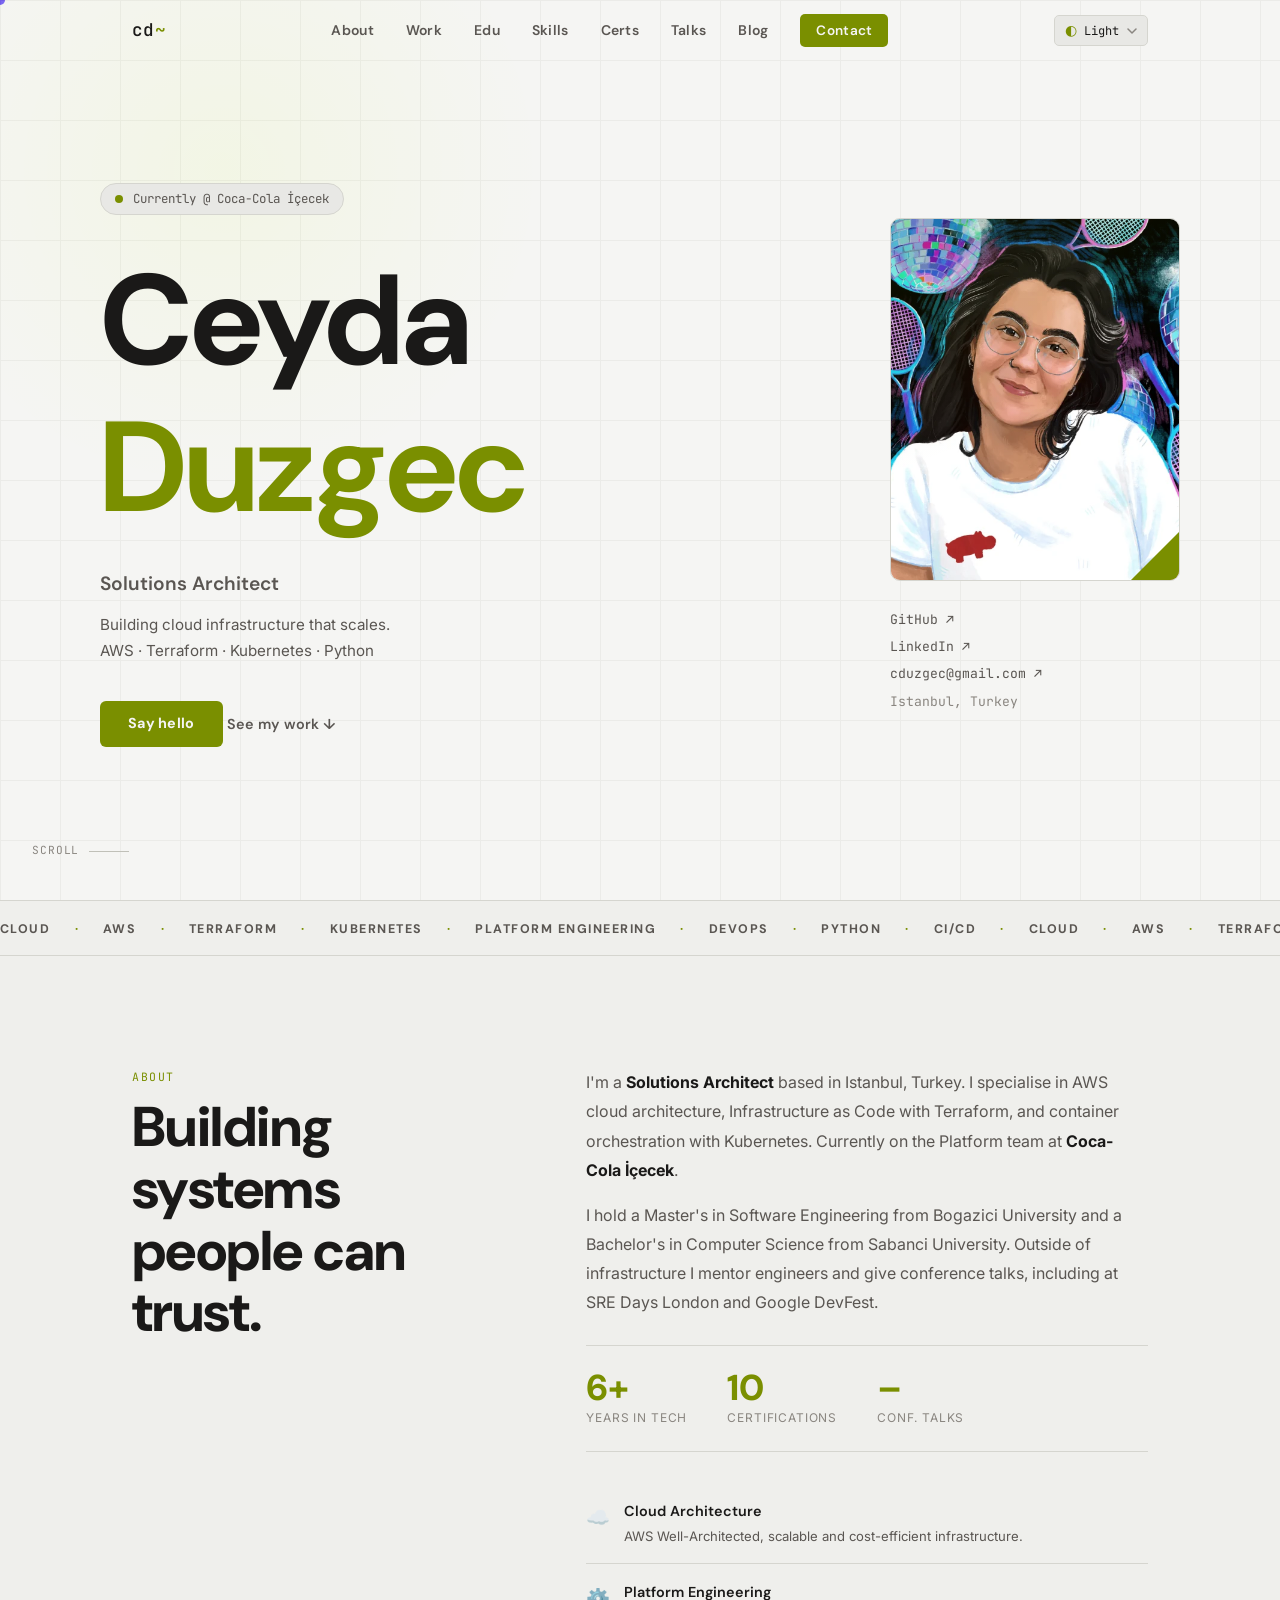
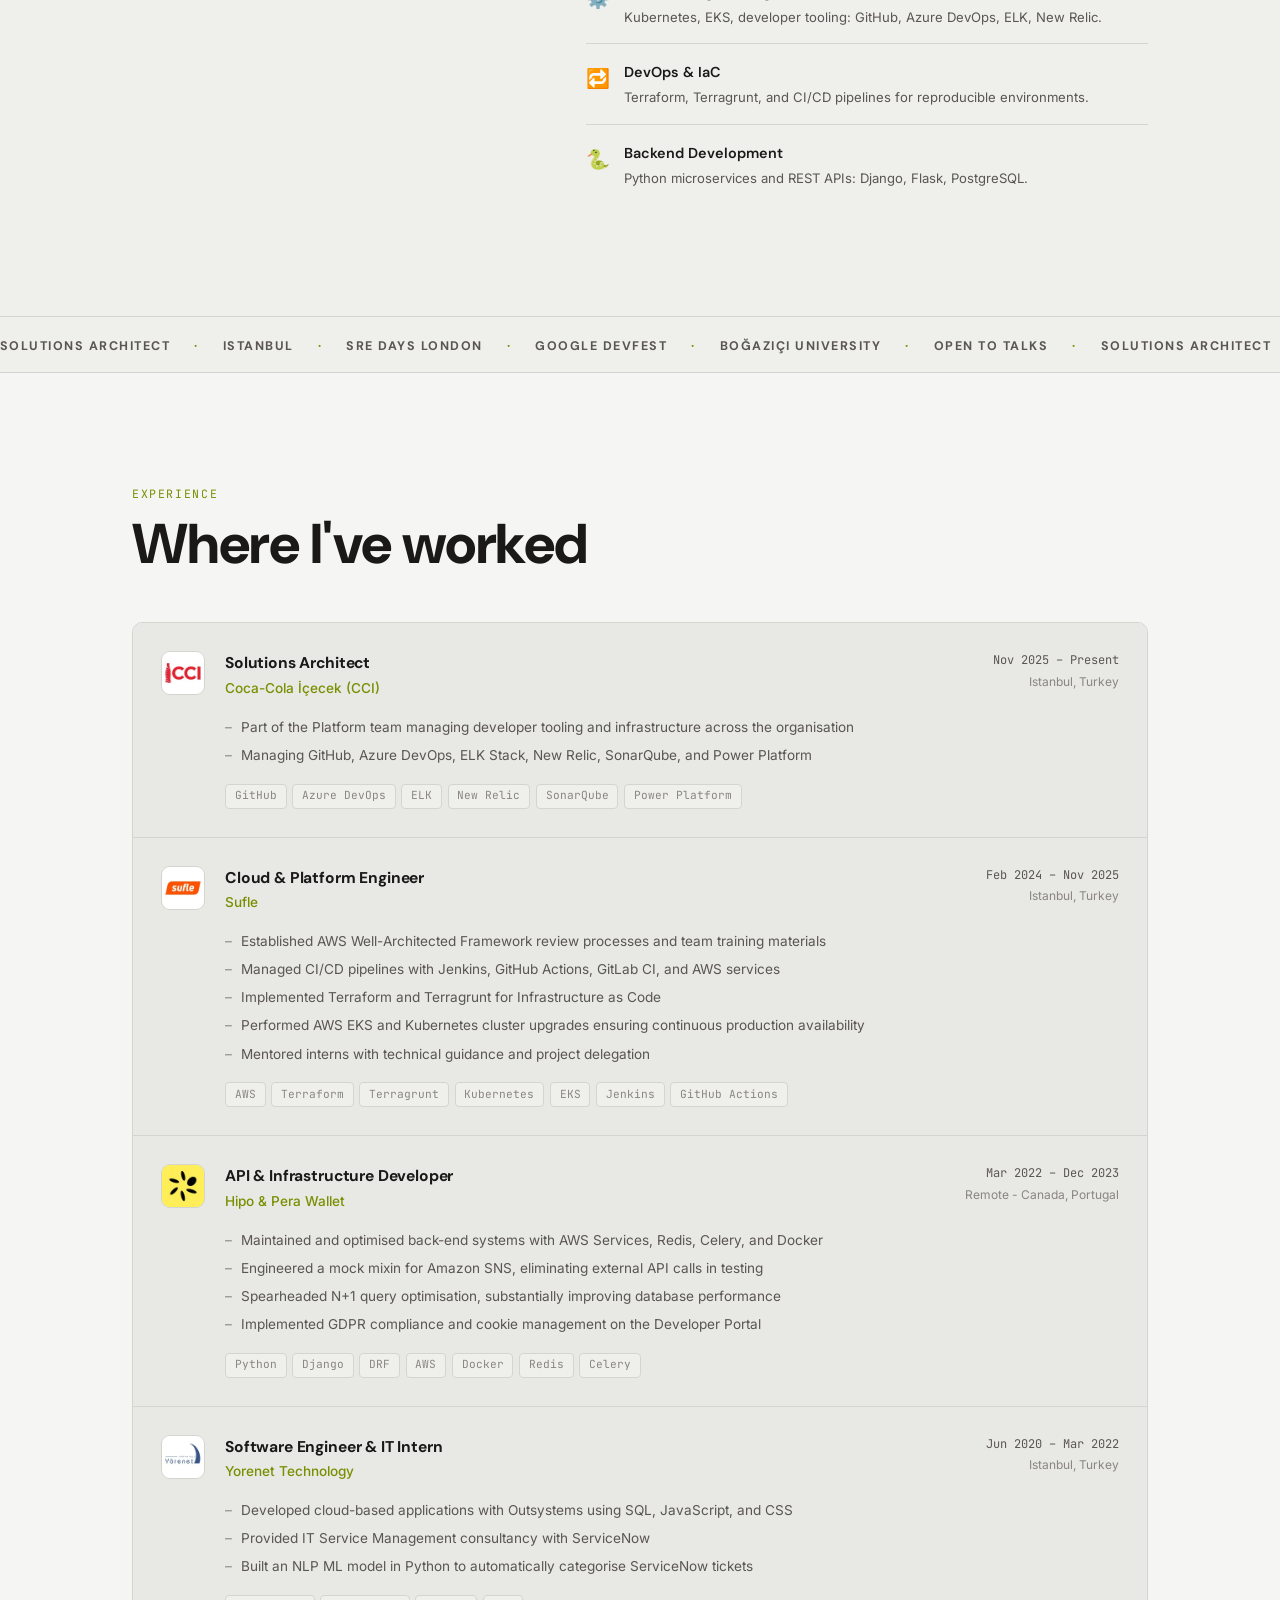
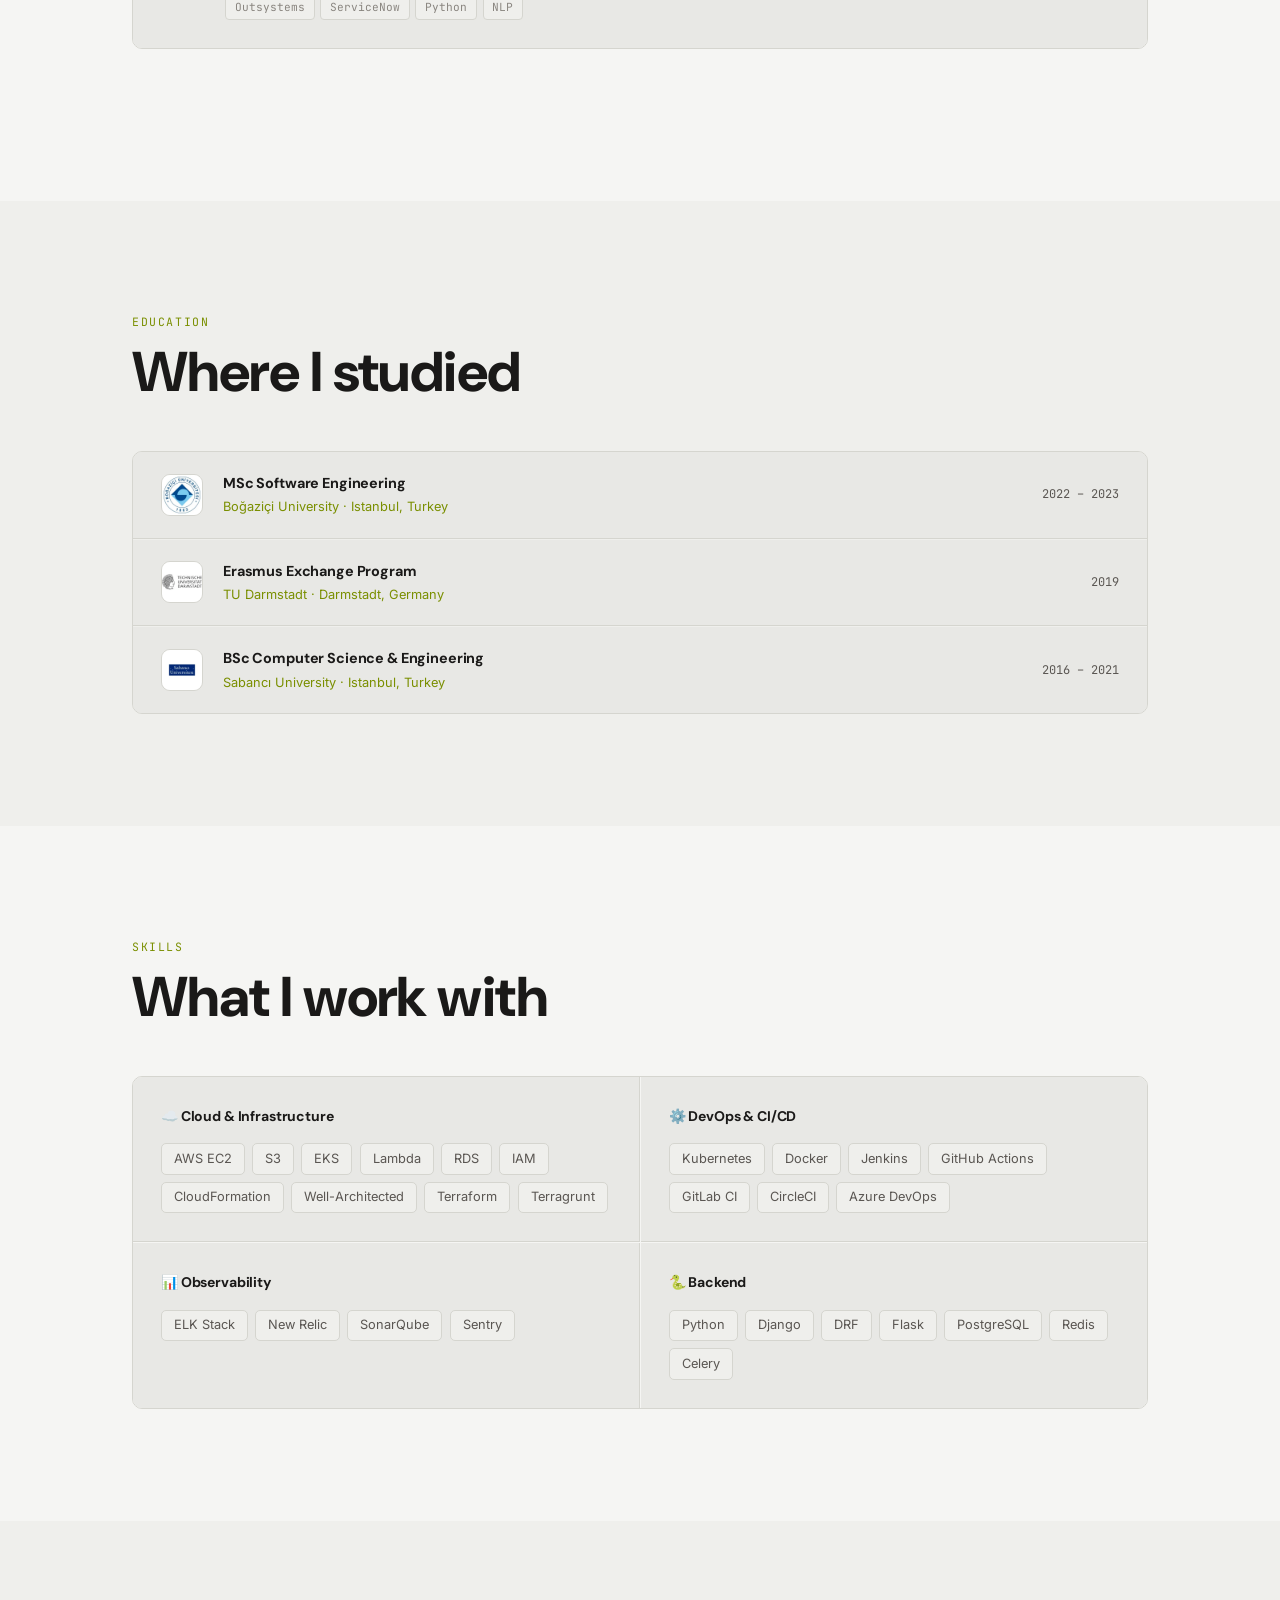
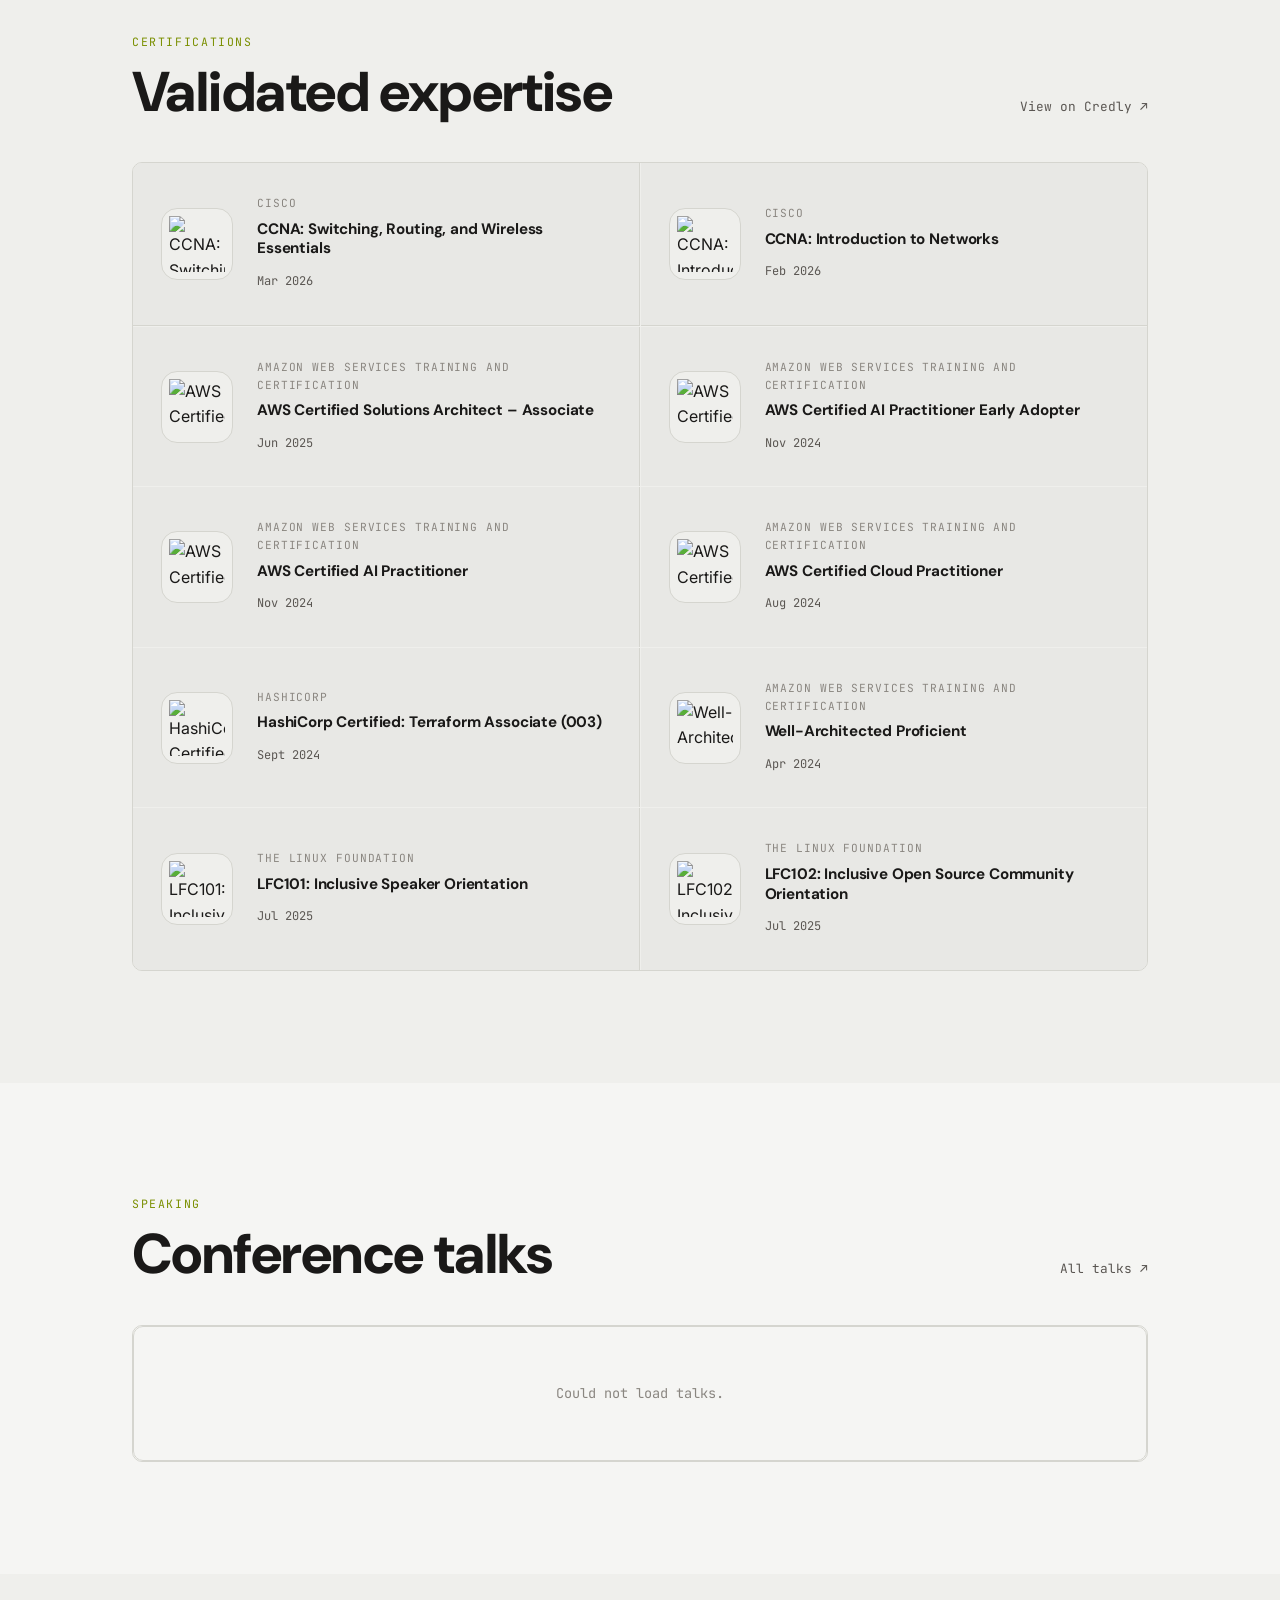
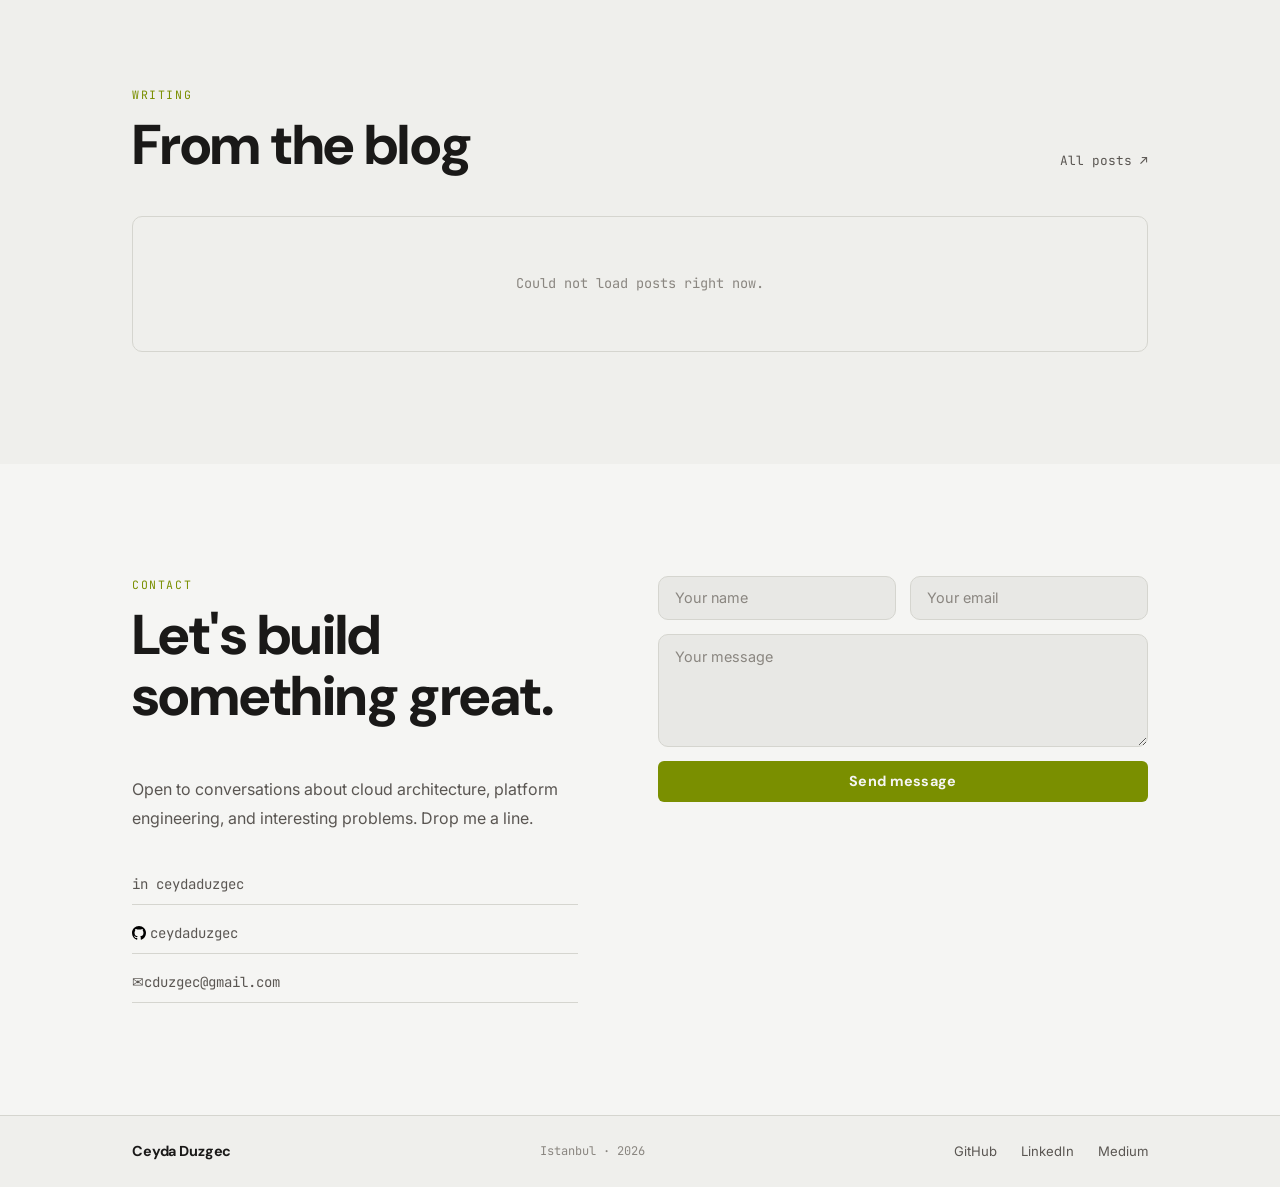
==== commit e229c5b4: "Add favicon images and update HTML to use new icons" ====
--- a/index.html
+++ b/index.html
@@ -42,7 +42,8 @@
   </script>
 
   <link rel="icon" type="image/svg+xml" href="./assets/images/favicon.svg">
-  <link rel="shortcut icon" href="./assets/images/logo.ico" type="image/x-icon">
+  <link rel="icon" type="image/png" href="./assets/images/favicon.png" sizes="32x32">
+  <link rel="apple-touch-icon" href="./assets/images/favicon.png">
   <link rel="preload" as="image" href="./assets/images/profile.webp" type="image/webp">
   <link rel="stylesheet" href="./assets/css/style.css">
   <link rel="preconnect" href="https://fonts.googleapis.com">
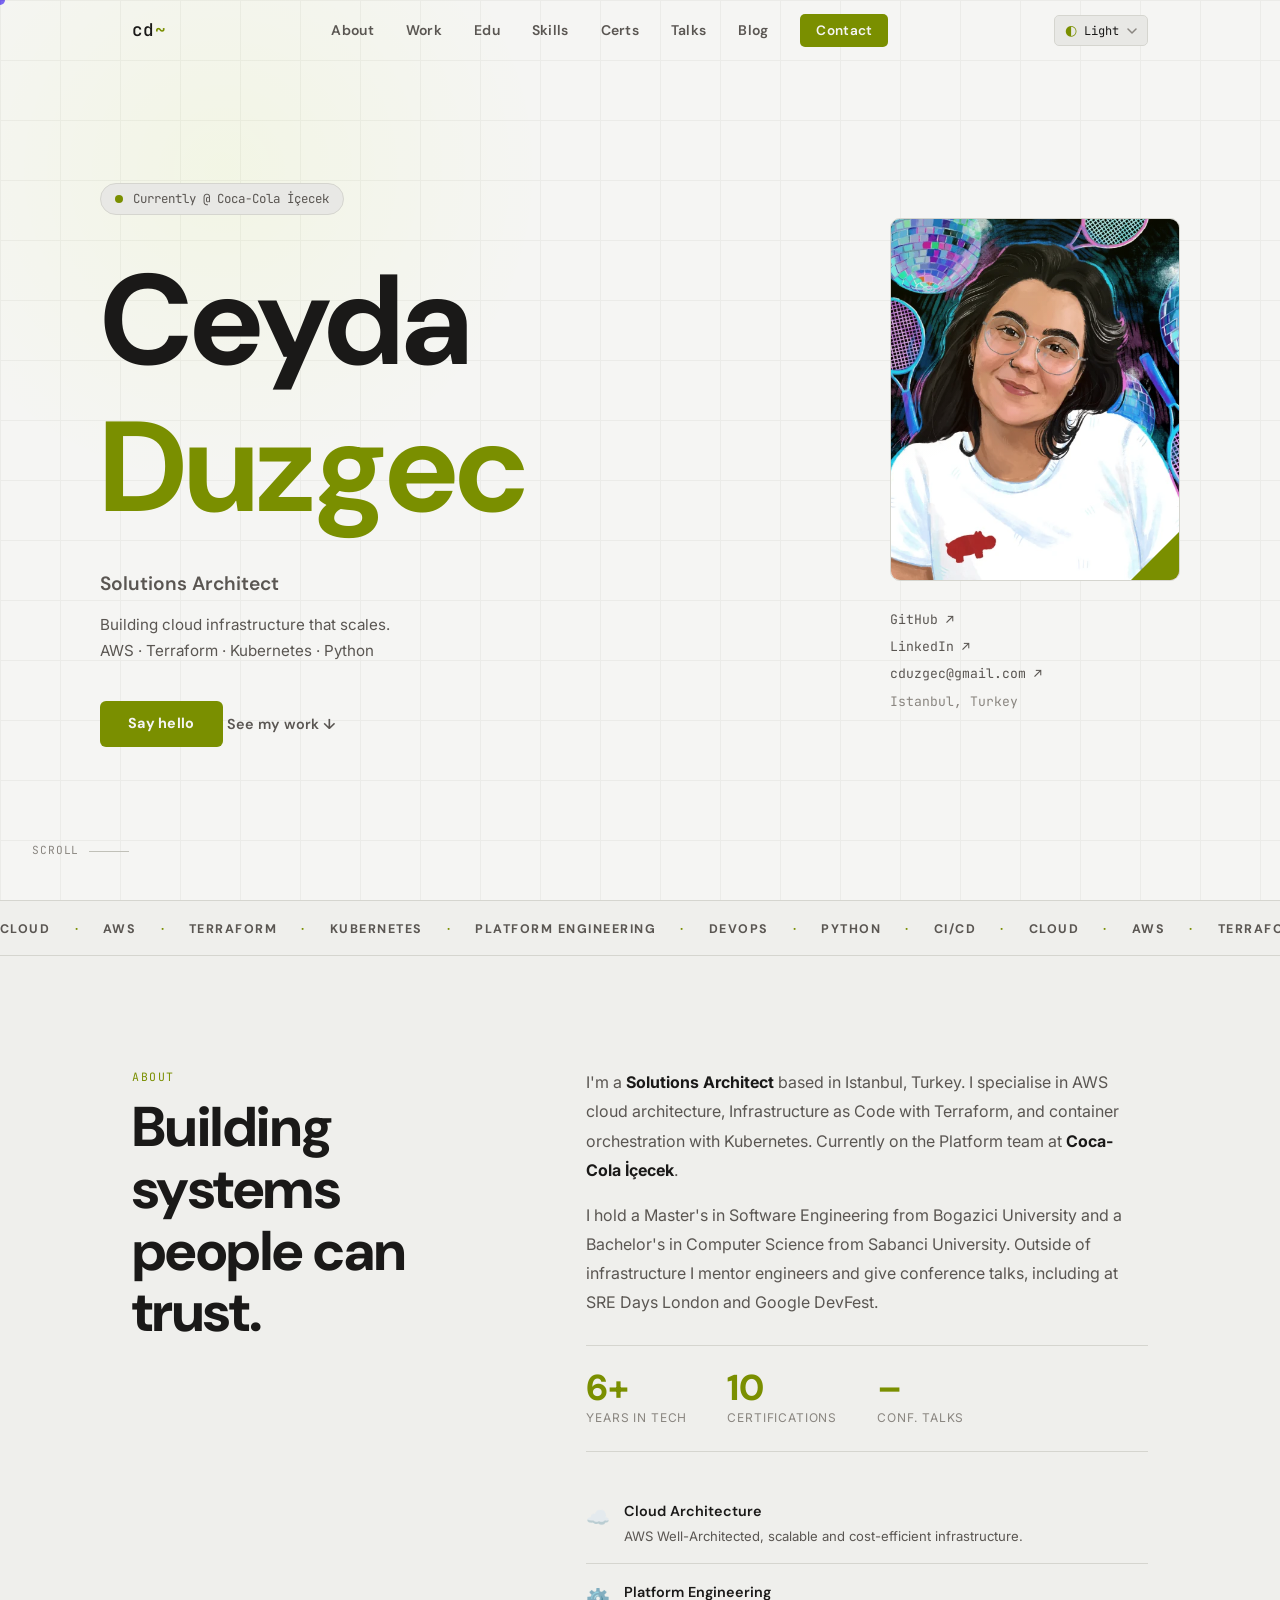
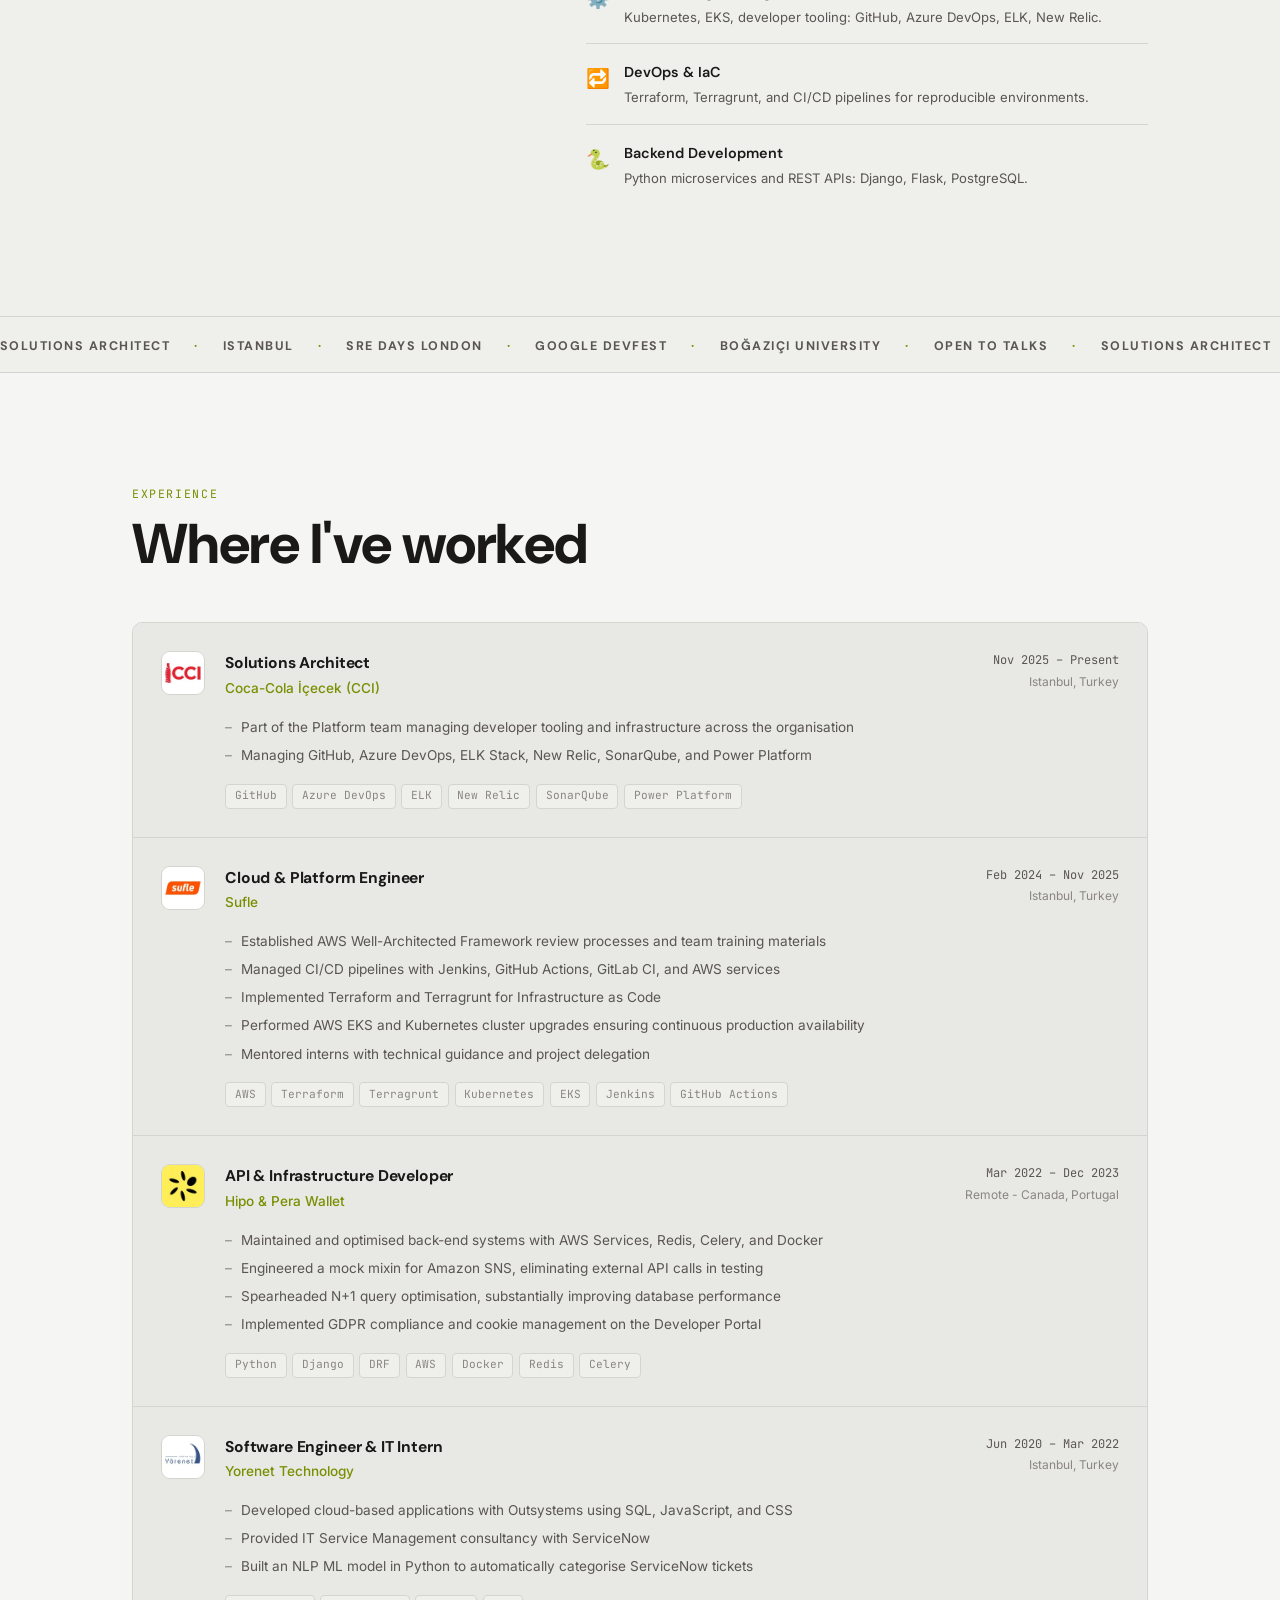
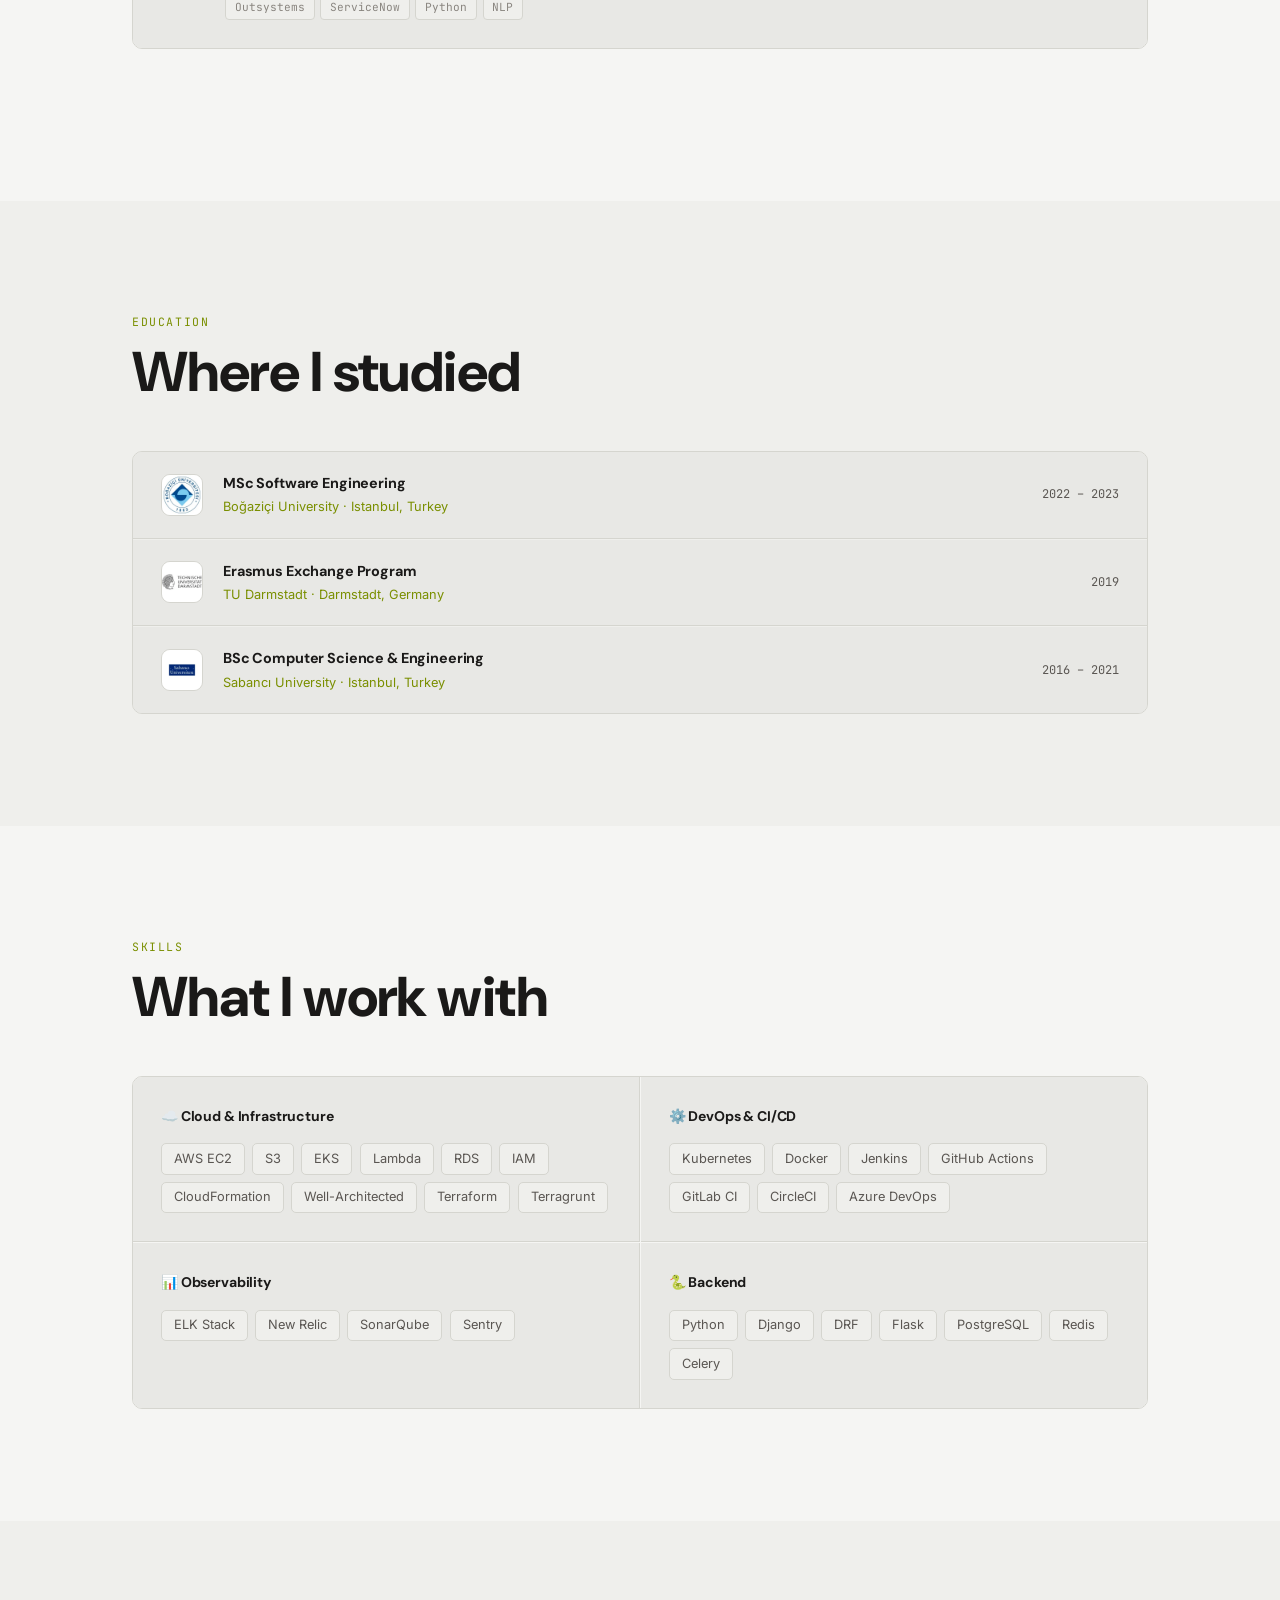
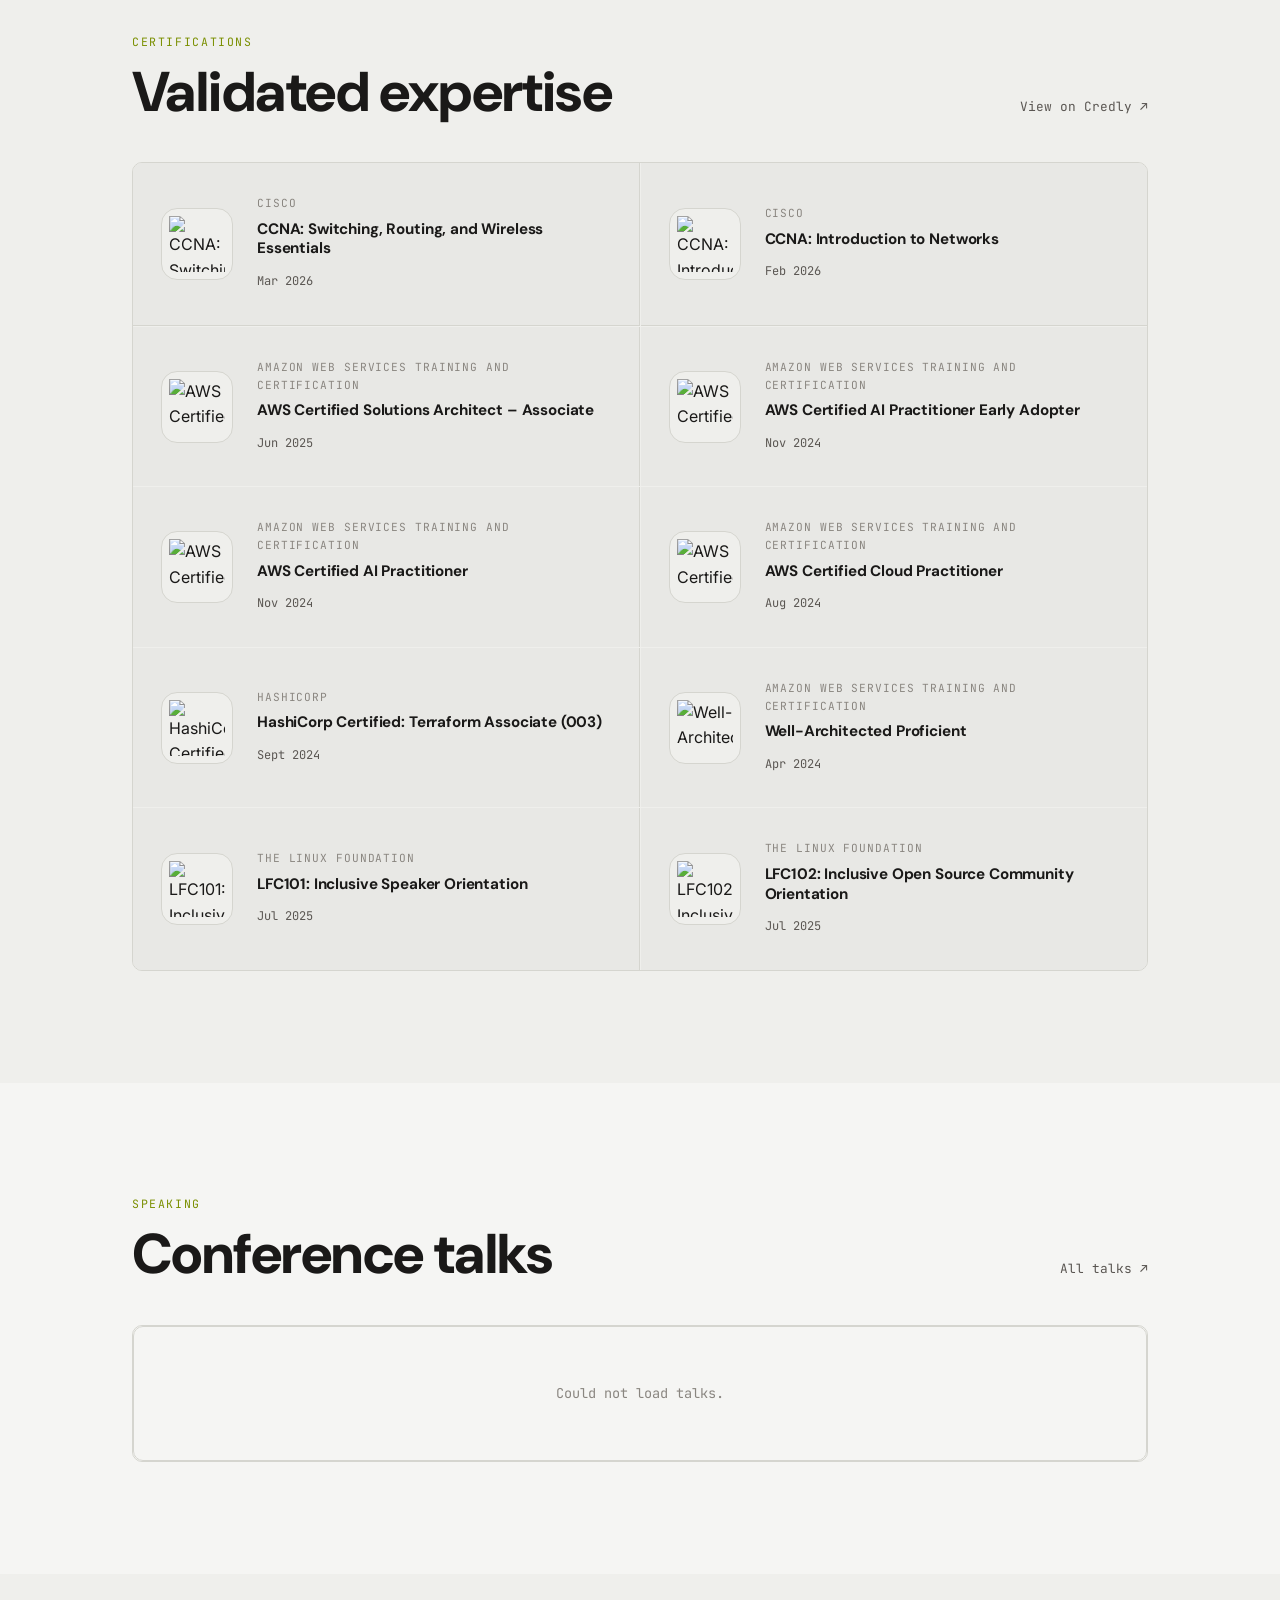
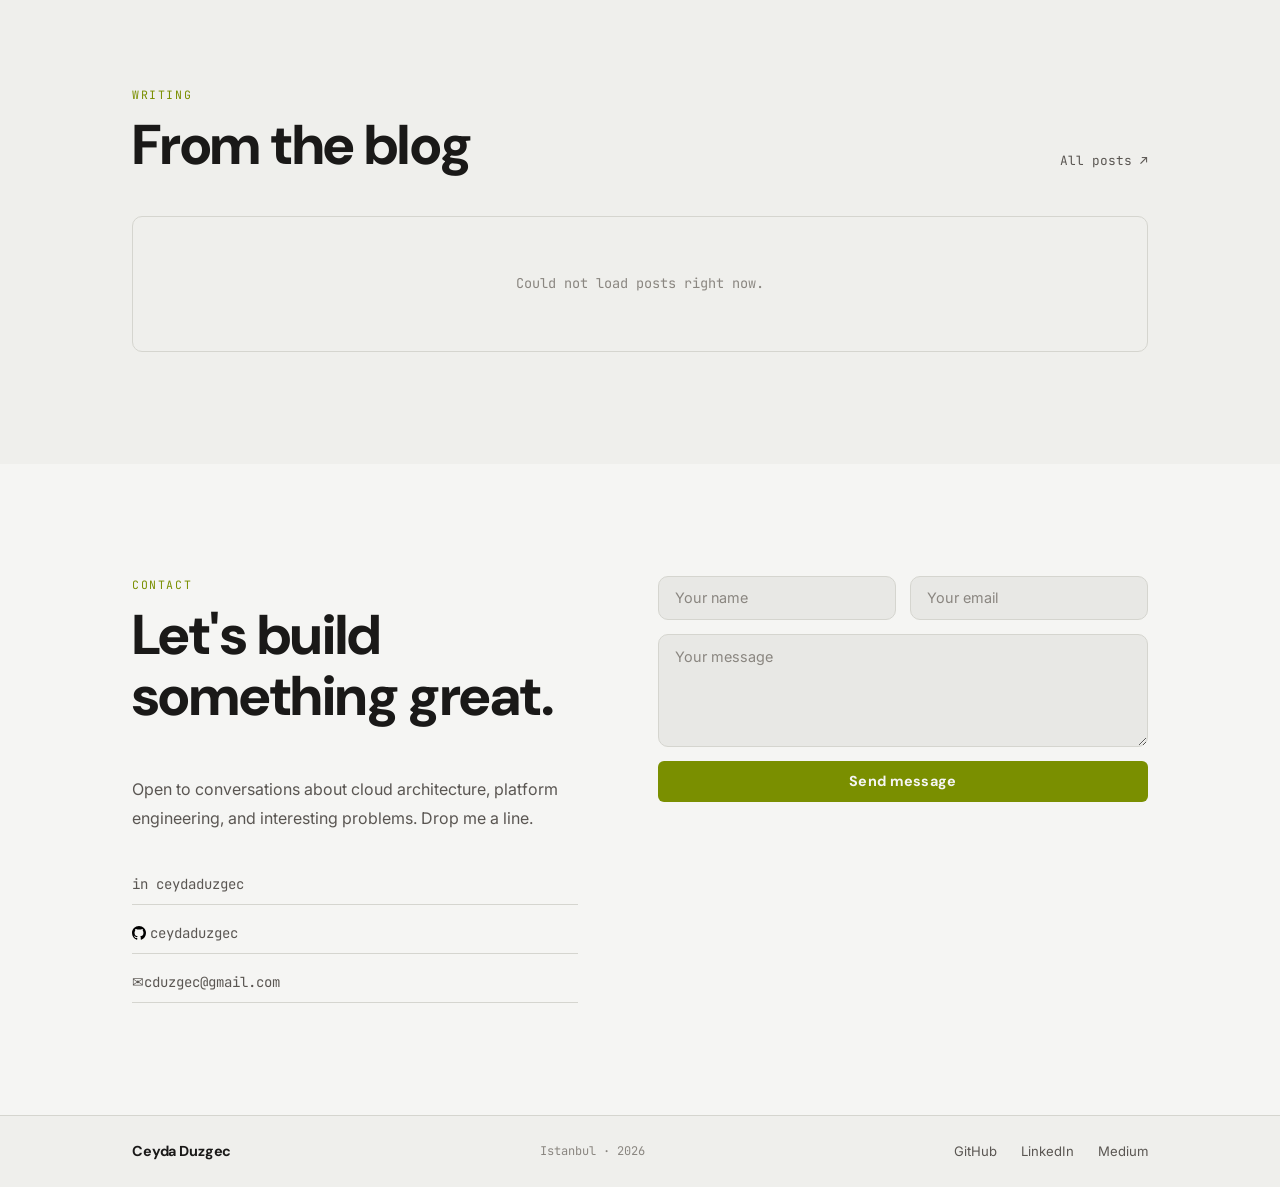
==== commit 2547aff5: "Improve accessibility by adding alt text to GitHub icon" ====
--- a/index.html
+++ b/index.html
@@ -7,6 +7,7 @@
   <meta name="description" content="Solutions Architect based in Istanbul. Specialising in AWS, Terraform, Kubernetes and Python. Currently at Coca-Cola Icecek.">
   <meta name="author" content="Ceyda Duzgec">
   <meta name="robots" content="index, follow">
+  <meta name="msvalidate.01" content="4187C46AEB11A1D3A4D7D723C2066857">
   <link rel="canonical" href="https://ceydaduzgec.com/">
 
   <!-- Open Graph -->
@@ -595,7 +596,7 @@
           </p>
           <div class="contact-links reveal-up">
             <a href="https://www.linkedin.com/in/ceydaduzgec/" target="_blank" rel="noopener" aria-label="LinkedIn - ceydaduzgec">in ceydaduzgec</a>
-            <a href="https://github.com/ceydaduzgec" target="_blank" rel="noopener"><img src="./assets/images/github.svg" alt="" class="link-icon" width="16" height="16"> ceydaduzgec</a>
+            <a href="https://github.com/ceydaduzgec" target="_blank" rel="noopener"><img src="./assets/images/github.svg" alt="GitHub" class="link-icon" width="16" height="16"> ceydaduzgec</a>
             <a href="mailto:cduzgec@gmail.com"><span aria-hidden="true">✉</span> cduzgec@gmail.com</a>
           </div>
         </div>
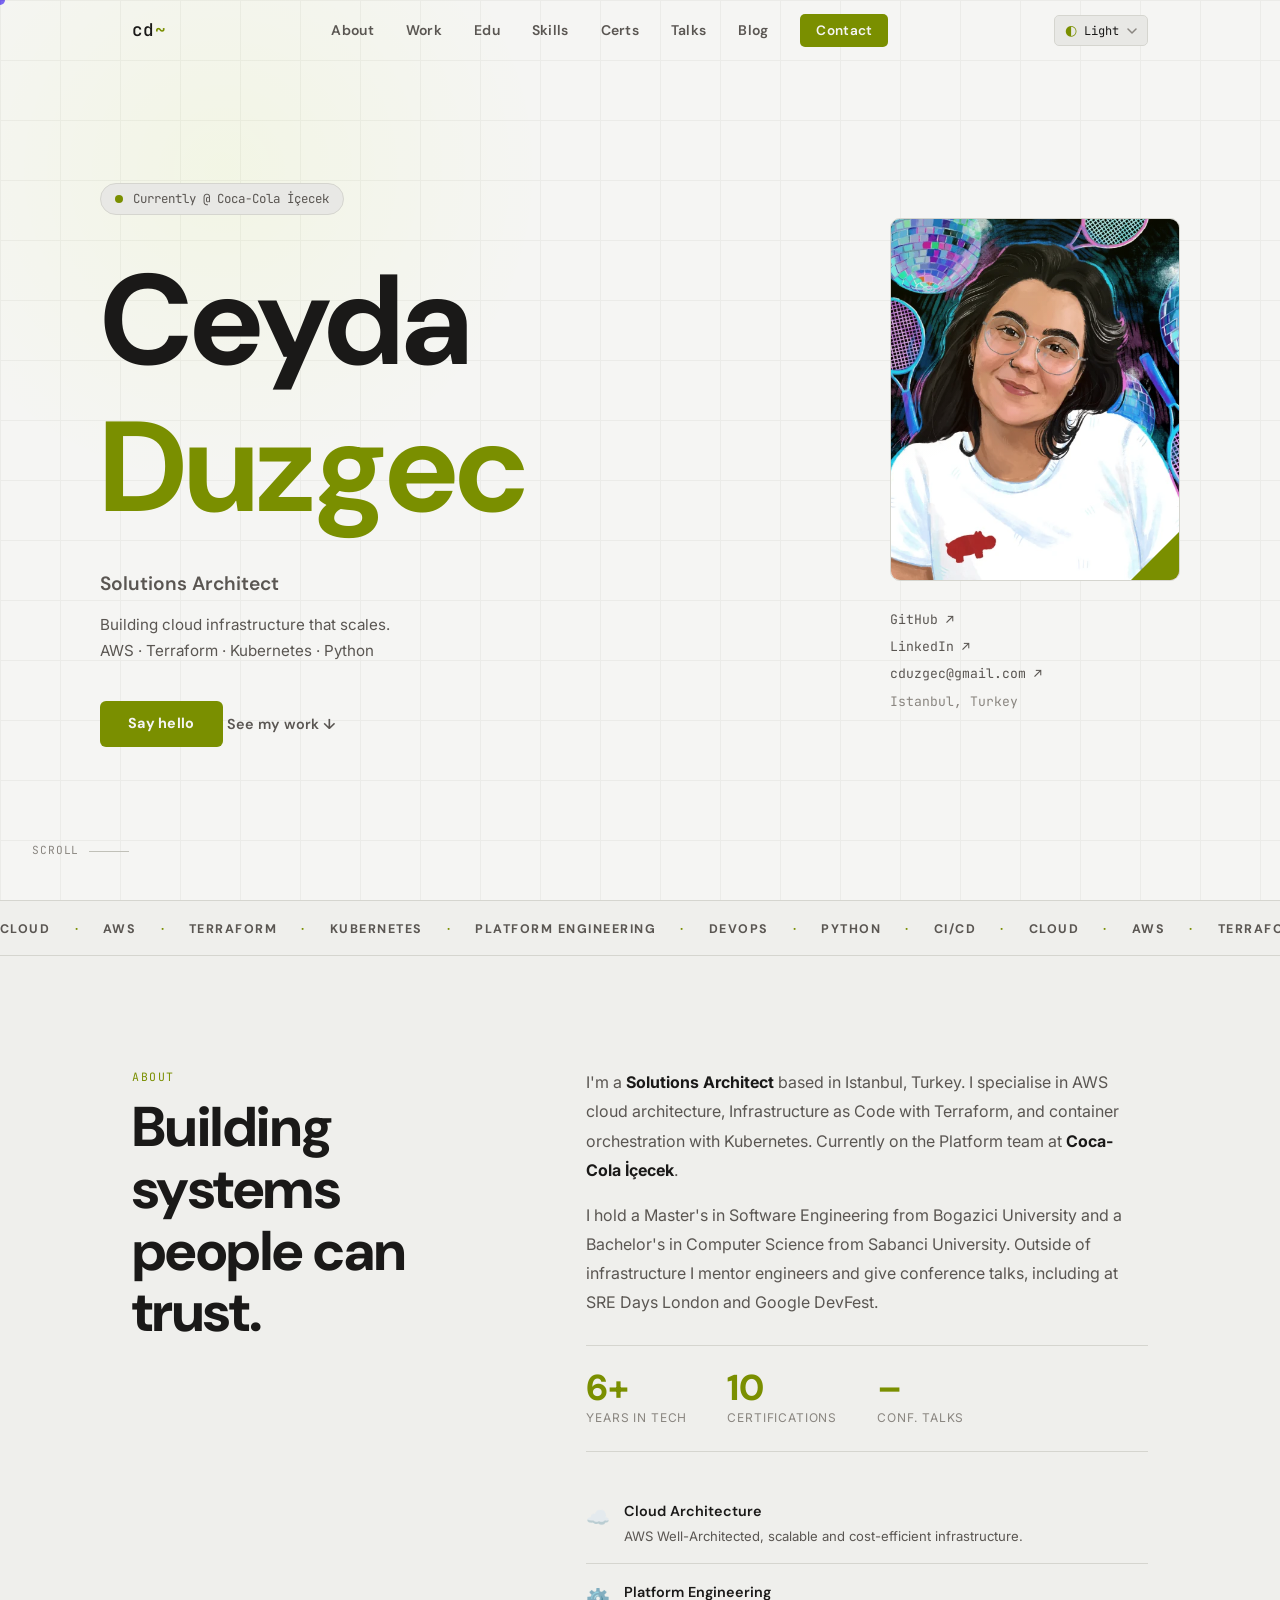
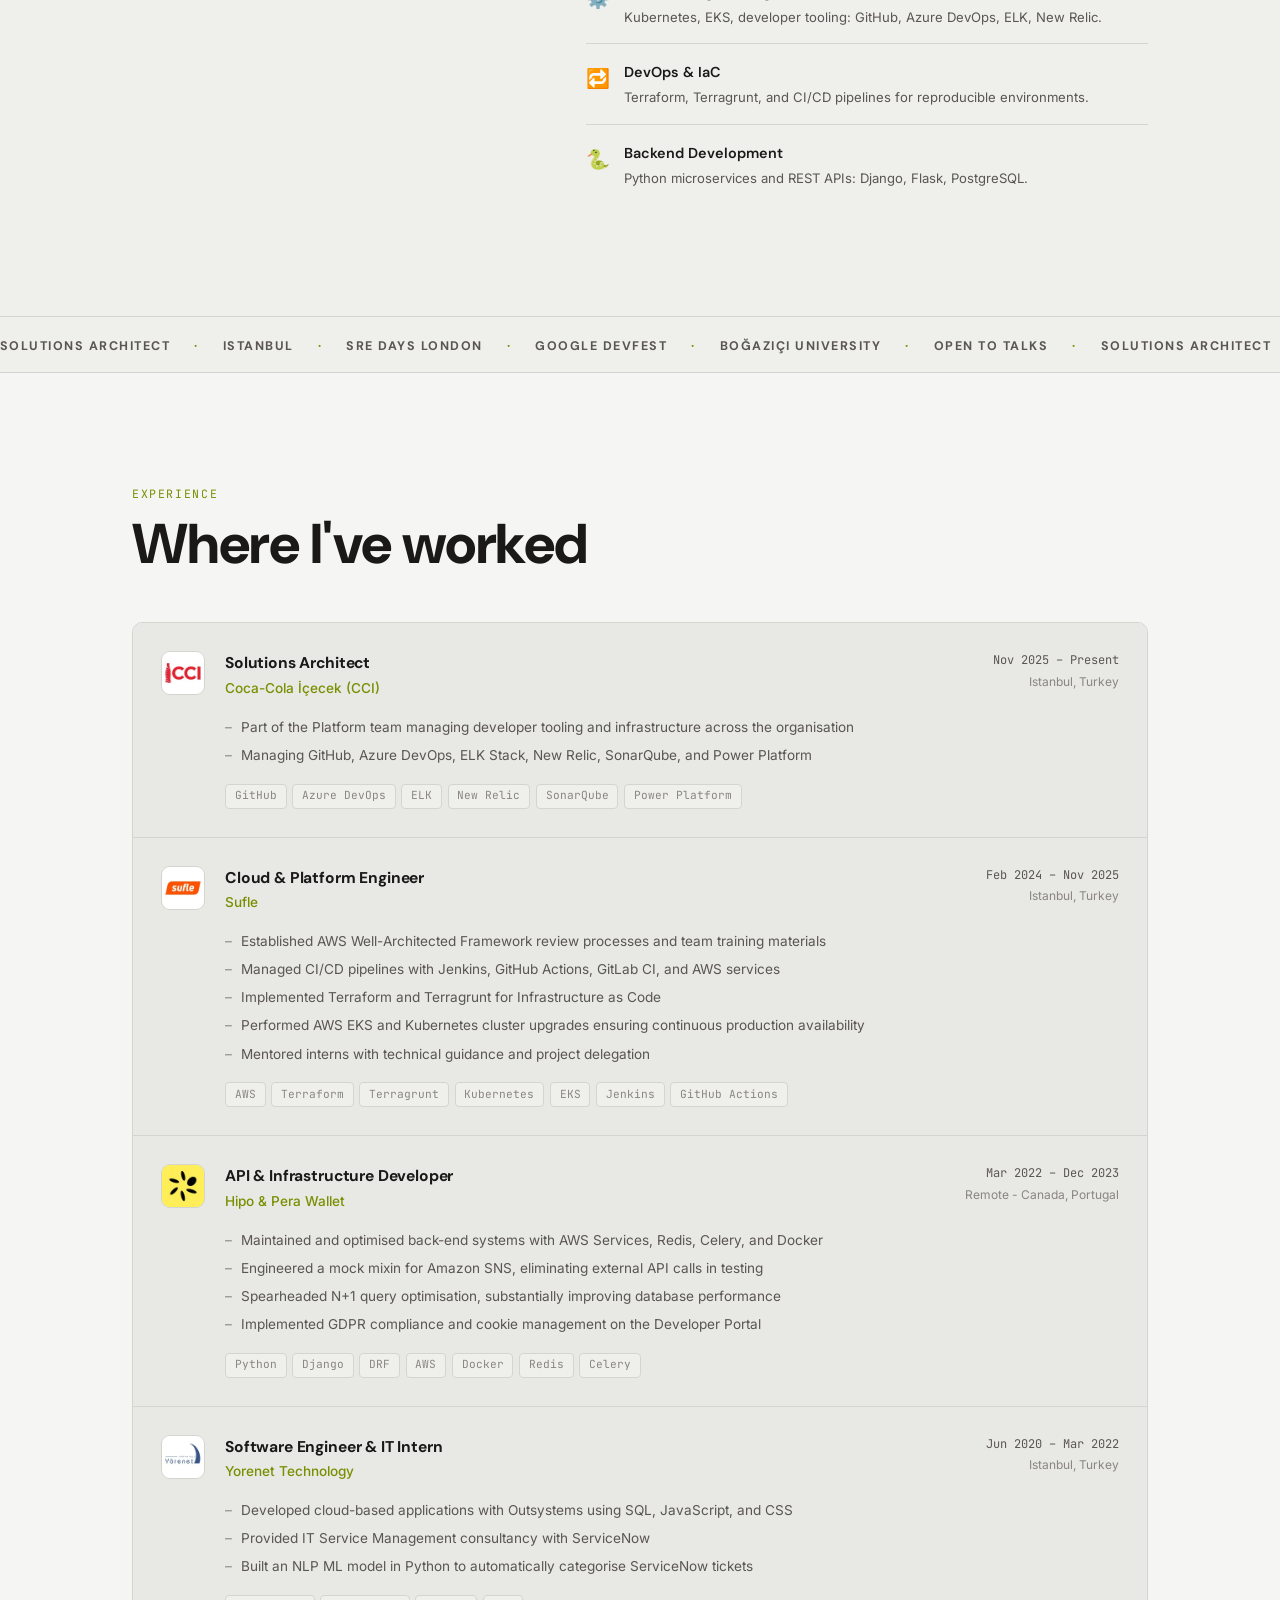
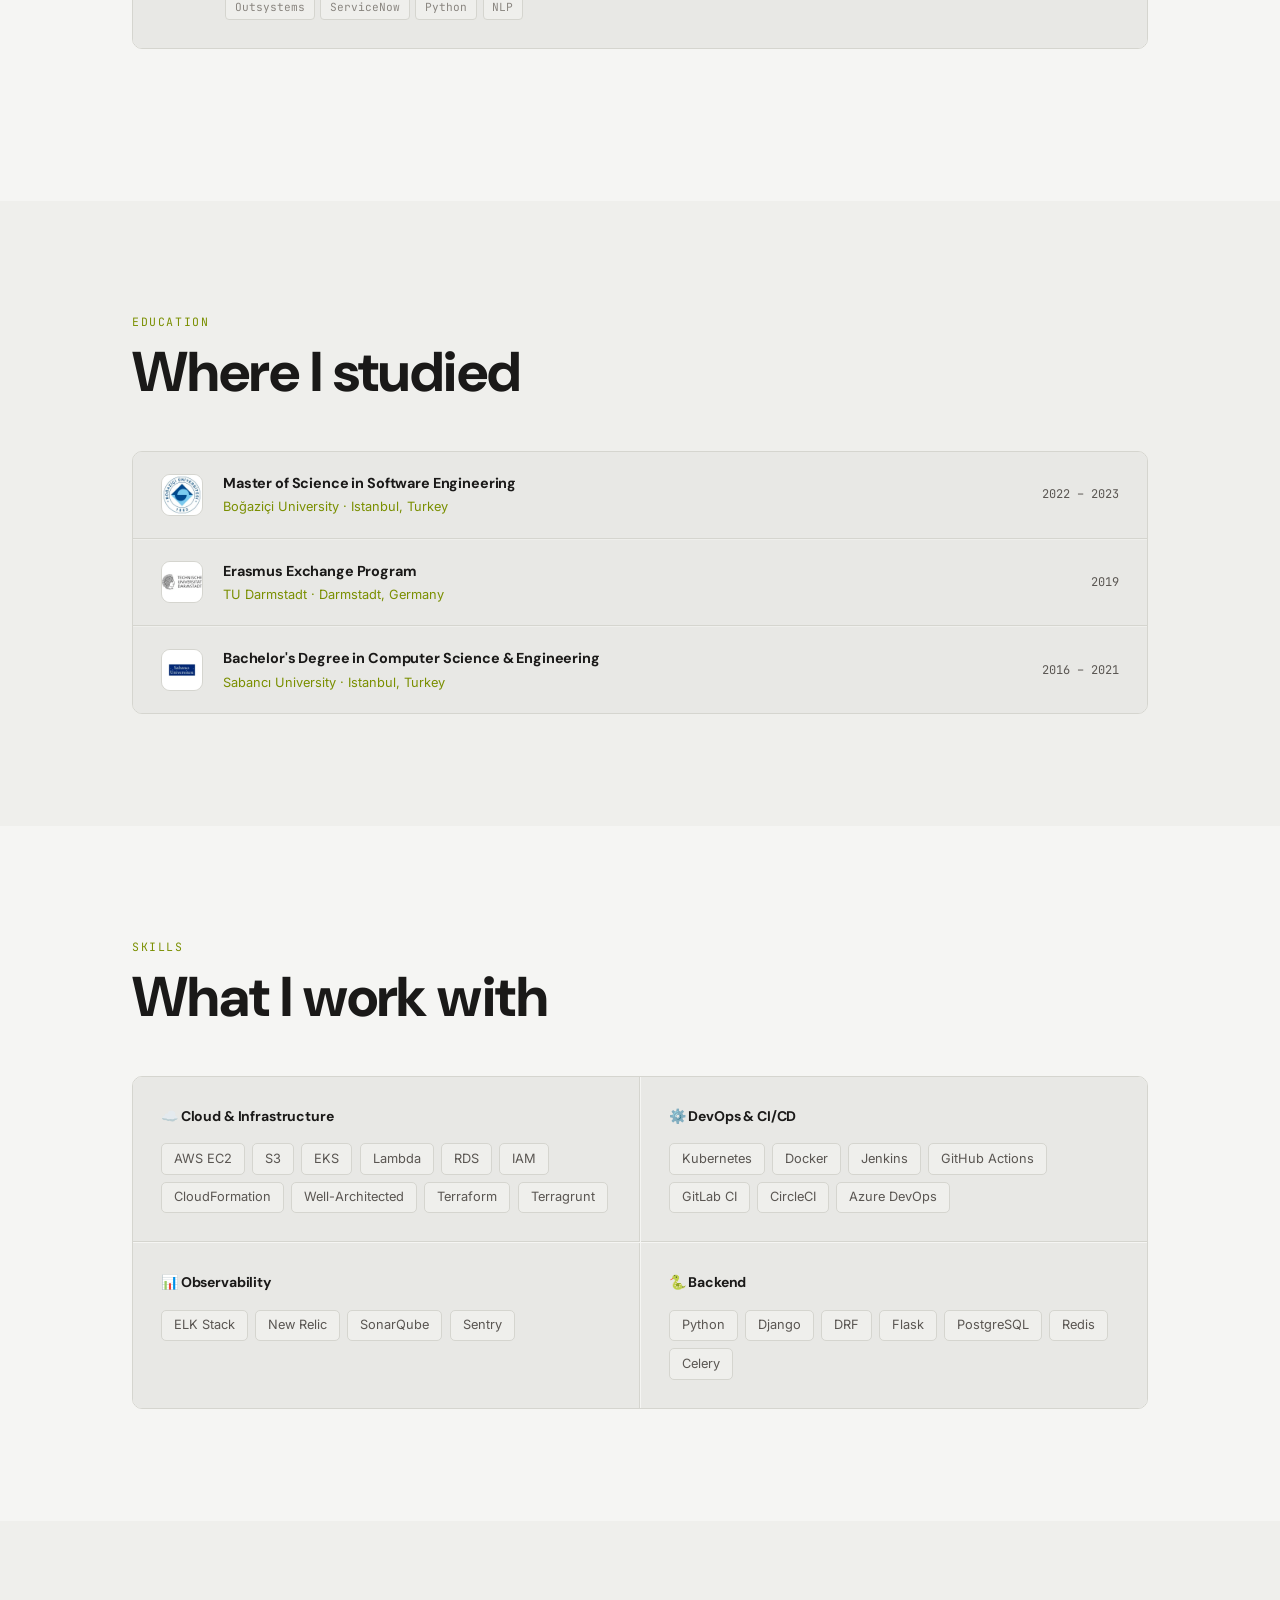
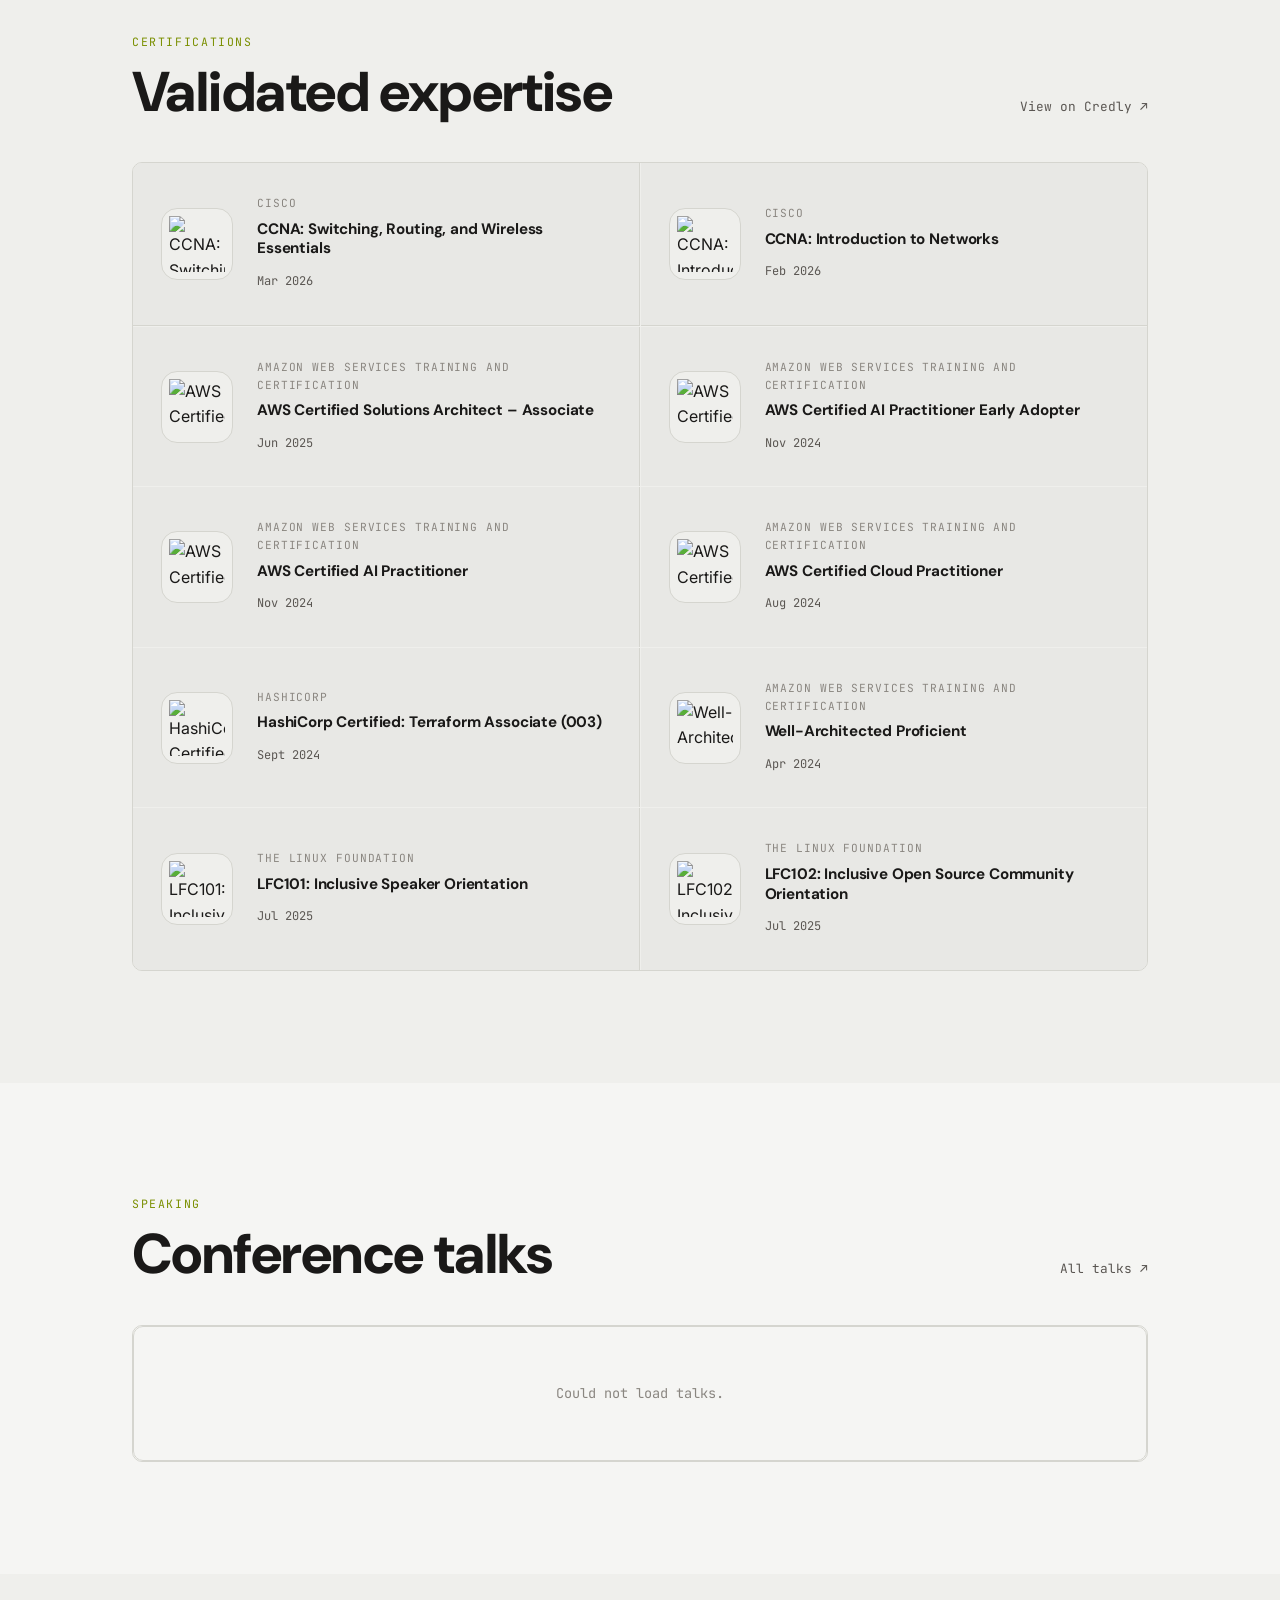
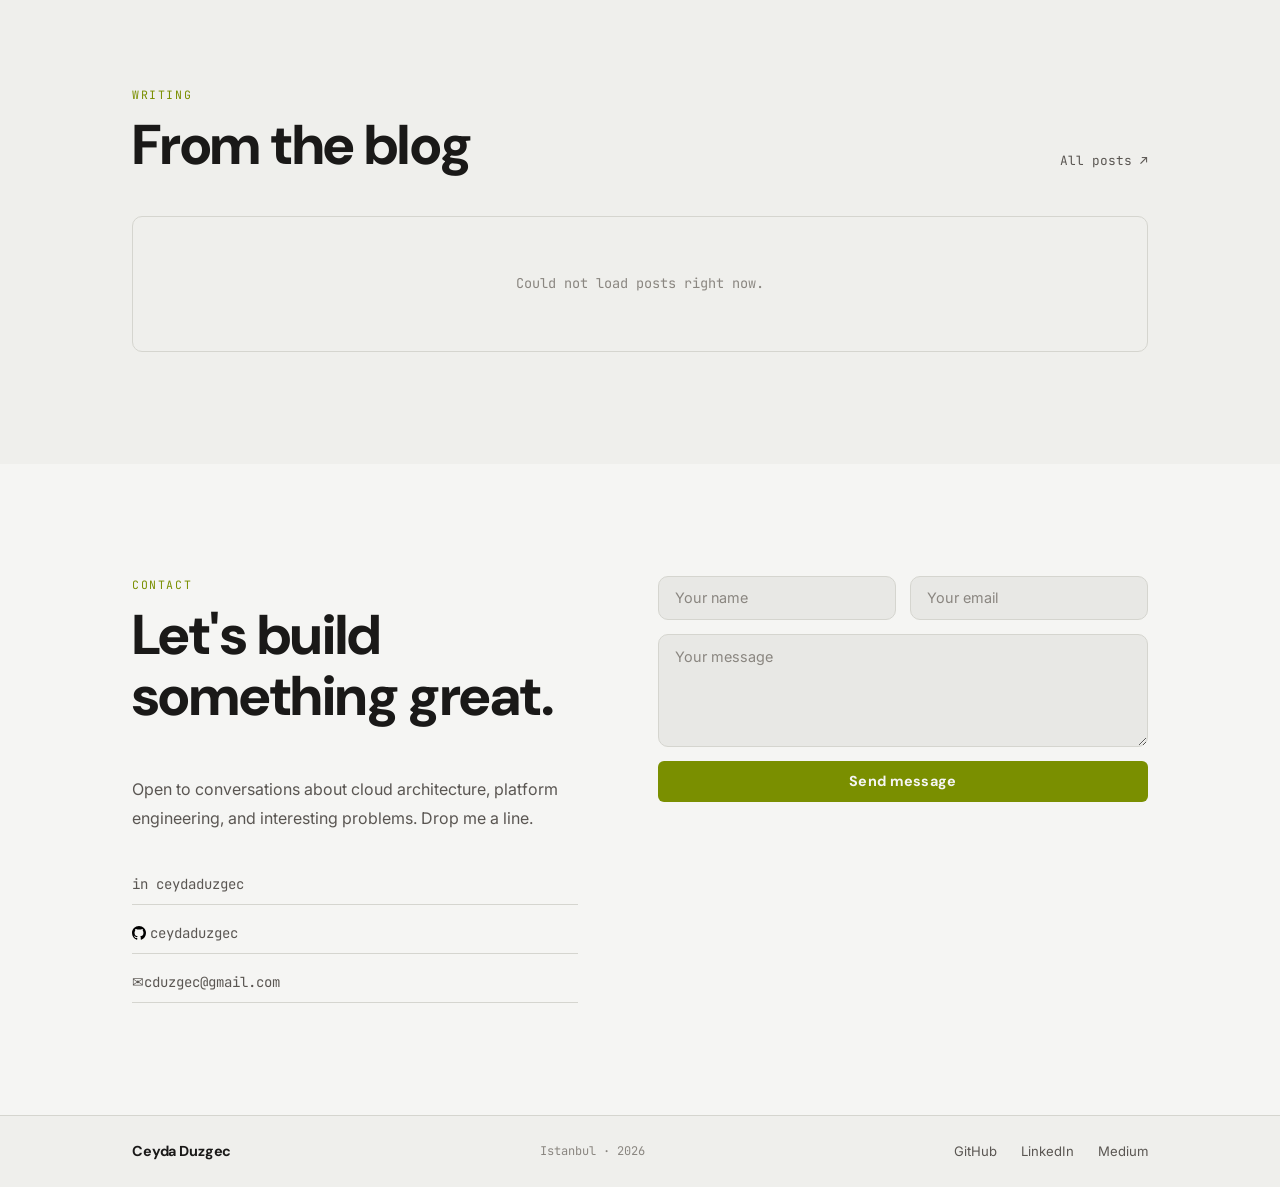
==== commit 1f1f3020: "Fix talks section" ====
--- a/index.html
+++ b/index.html
@@ -425,7 +425,7 @@
           </div>
           <div class="edu-detail">
             <div class="edu-info">
-              <h3>MSc Software Engineering</h3>
+              <h3>Master of Science in Software Engineering</h3>
               <p class="edu-school"><a href="https://bogazici.edu.tr/" target="_blank" rel="noopener">Boğaziçi University</a> · Istanbul, Turkey</p>
             </div>
             <span class="edu-period">2022 – 2023</span>
@@ -465,7 +465,7 @@
           </div>
           <div class="edu-detail">
             <div class="edu-info">
-              <h3>BSc Computer Science &amp; Engineering</h3>
+              <h3>Bachelor's Degree in Computer Science &amp; Engineering</h3>
               <p class="edu-school"><a href="https://www.sabanciuniv.edu/" target="_blank" rel="noopener">Sabancı University</a> · Istanbul, Turkey</p>
             </div>
             <span class="edu-period">2016 – 2021</span>
--- a/assets/css/style.css
+++ b/assets/css/style.css
@@ -1066,10 +1066,14 @@
 }
 .talk:hover .talk-n { color: var(--dim); }
 
-.talk-body { flex: 1; }
+.talk-body { flex: 1; min-width: 0; }
 .talk-top {
-  display: flex; align-items: center; gap: 0.75rem;
-  flex-wrap: wrap; margin-bottom: 0.5rem;
+  display: flex; align-items: center; justify-content: space-between;
+  gap: 0.75rem; flex-wrap: wrap; margin-bottom: 0.5rem;
+}
+.talk-meta {
+  display: flex; align-items: center; gap: 0.5rem;
+  flex-shrink: 0;
 }
 .talk-ev {
   font-size: 0.76rem;
@@ -1079,6 +1083,12 @@
   border: 1px solid rgba(200,255,0,0.15);
   border-radius: 20px;
   padding: 0.16rem 0.65rem;
+  font-family: var(--font);
+}
+.talk-city {
+  font-size: 0.74rem;
+  font-weight: 500;
+  color: var(--muted);
   font-family: var(--font);
 }
 .talk-yr {
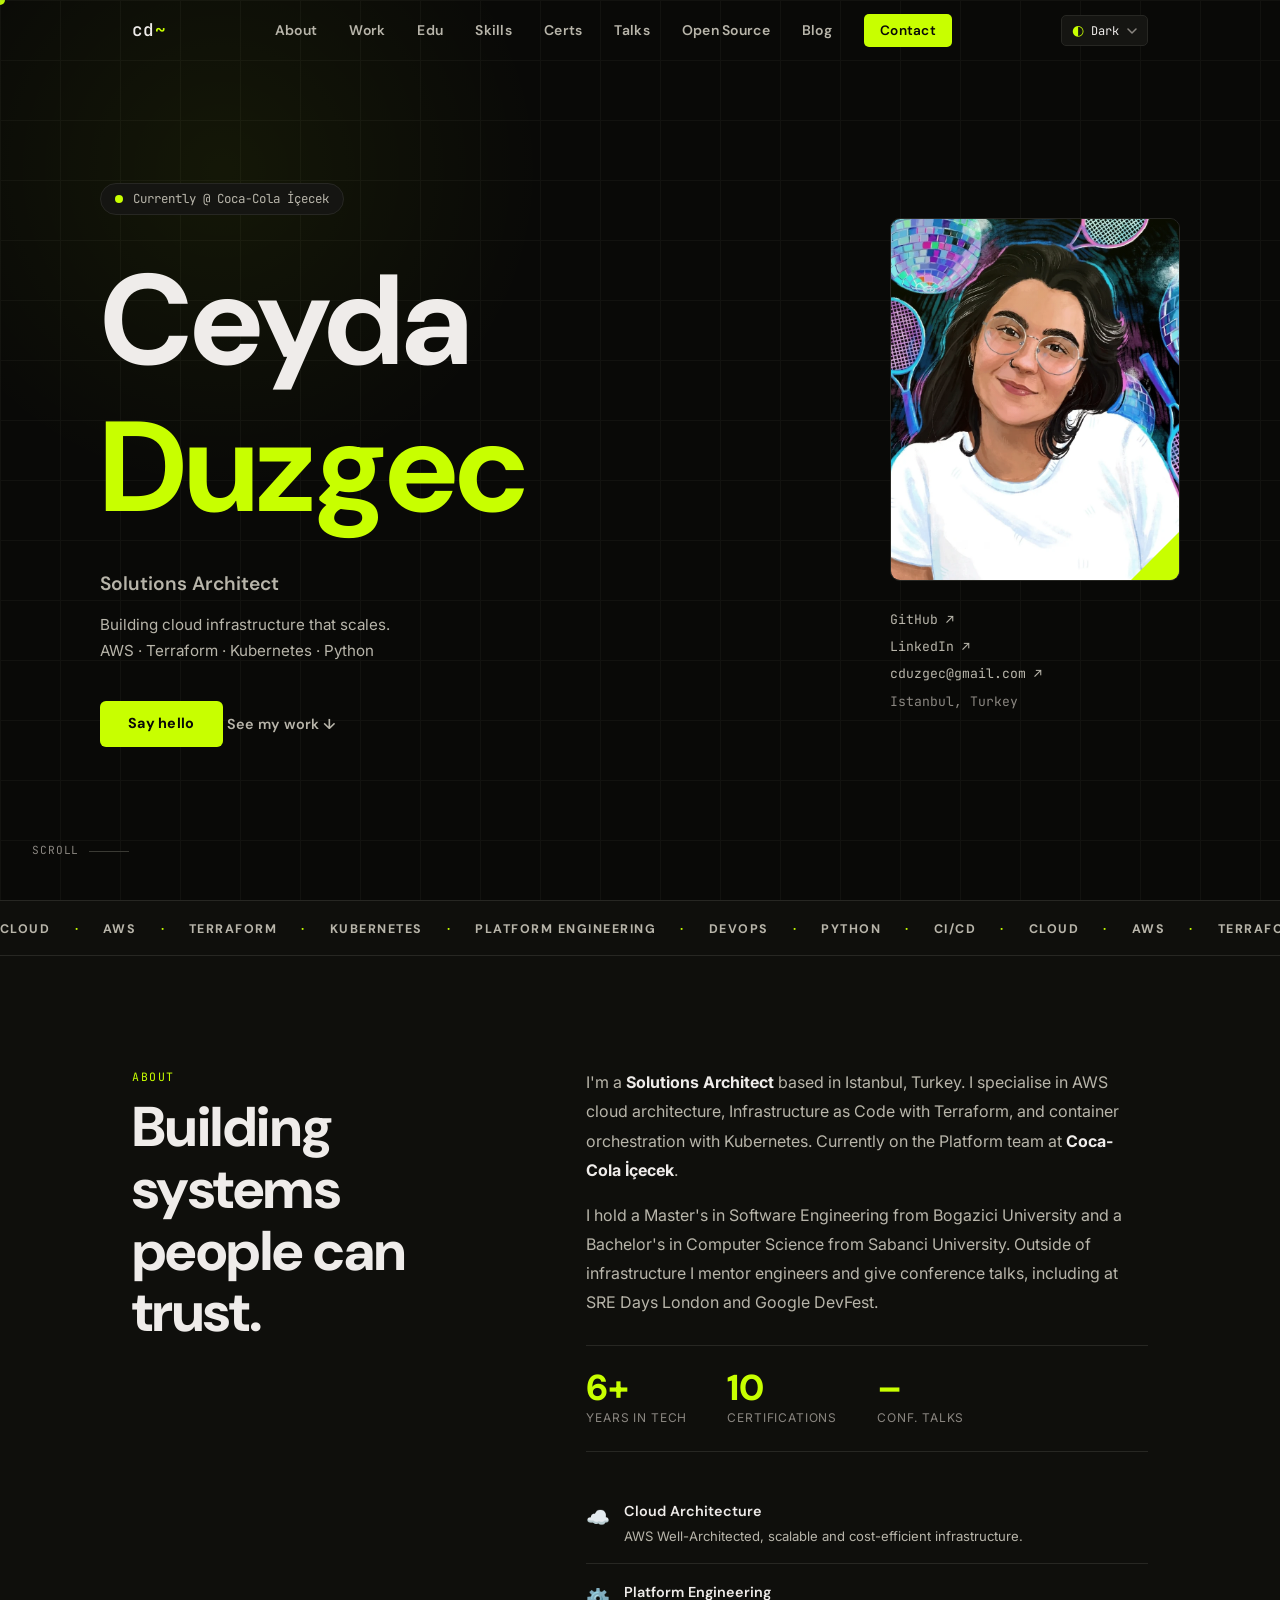
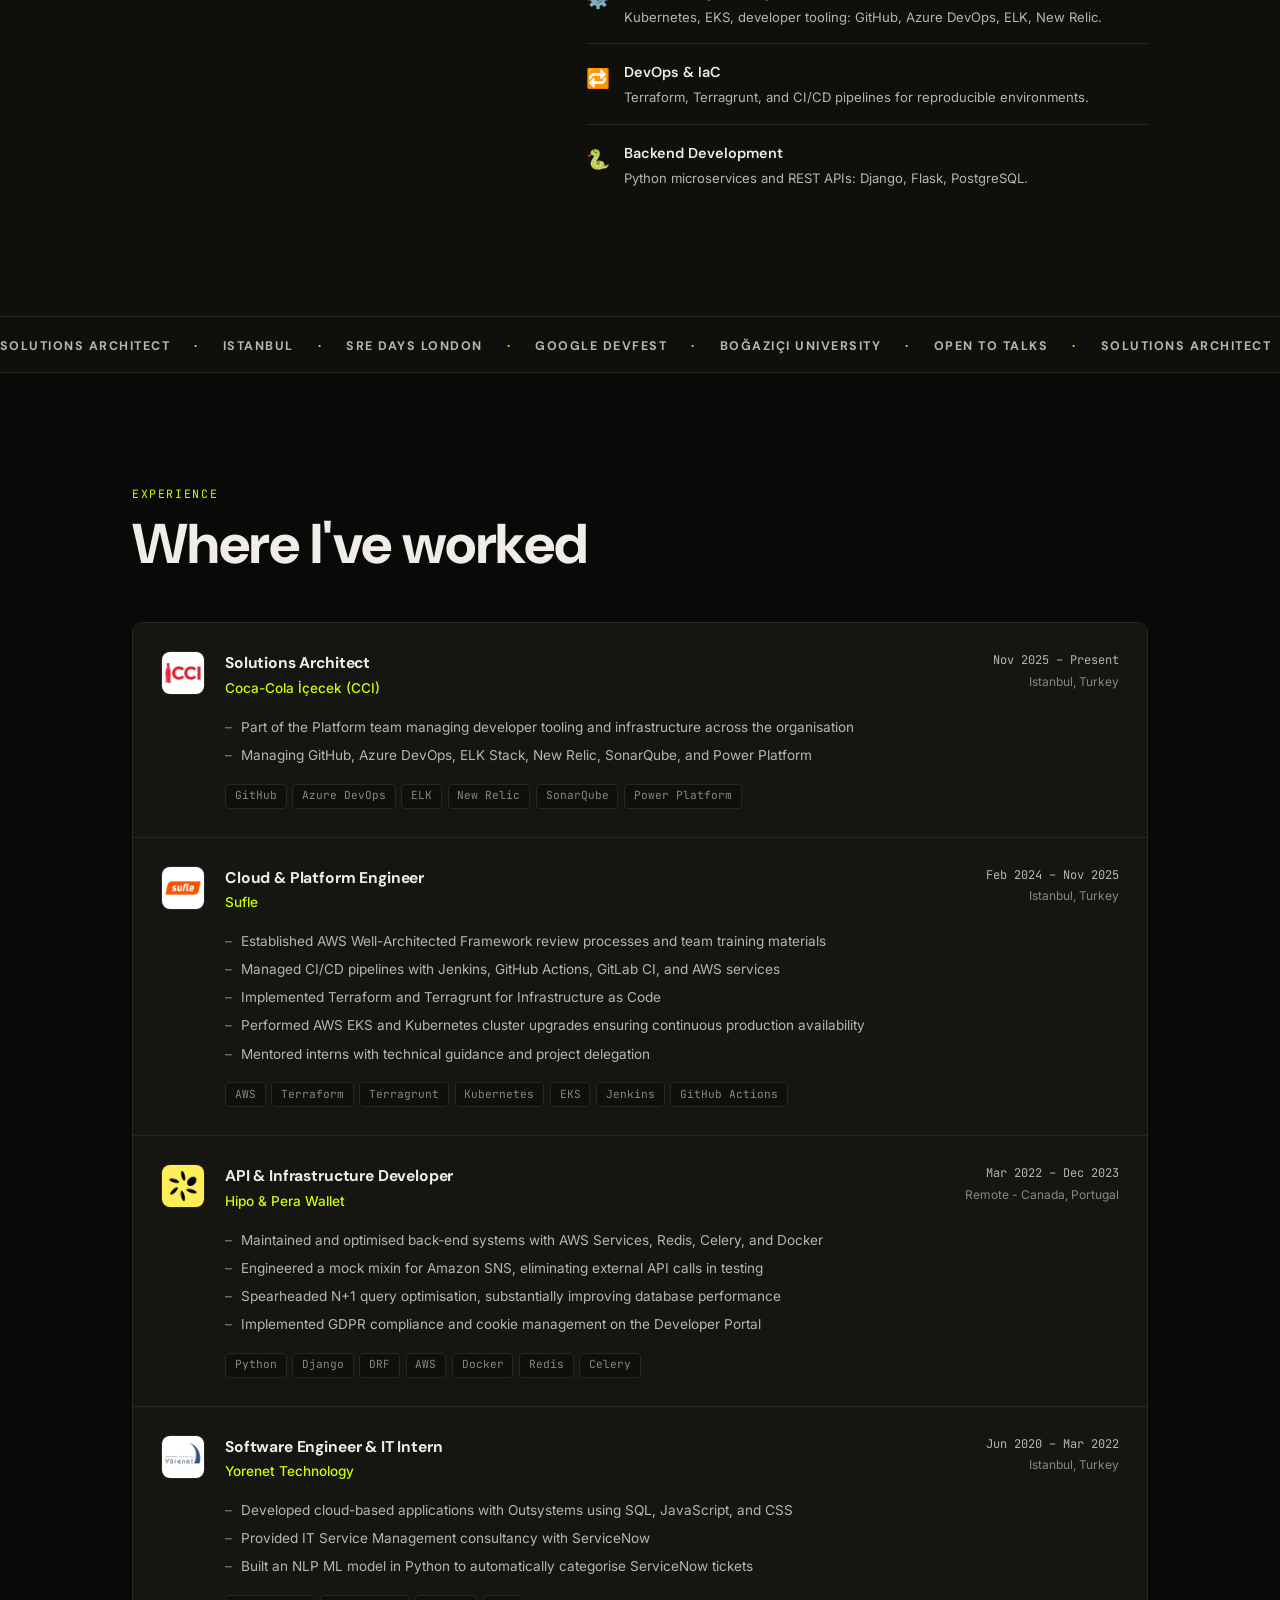
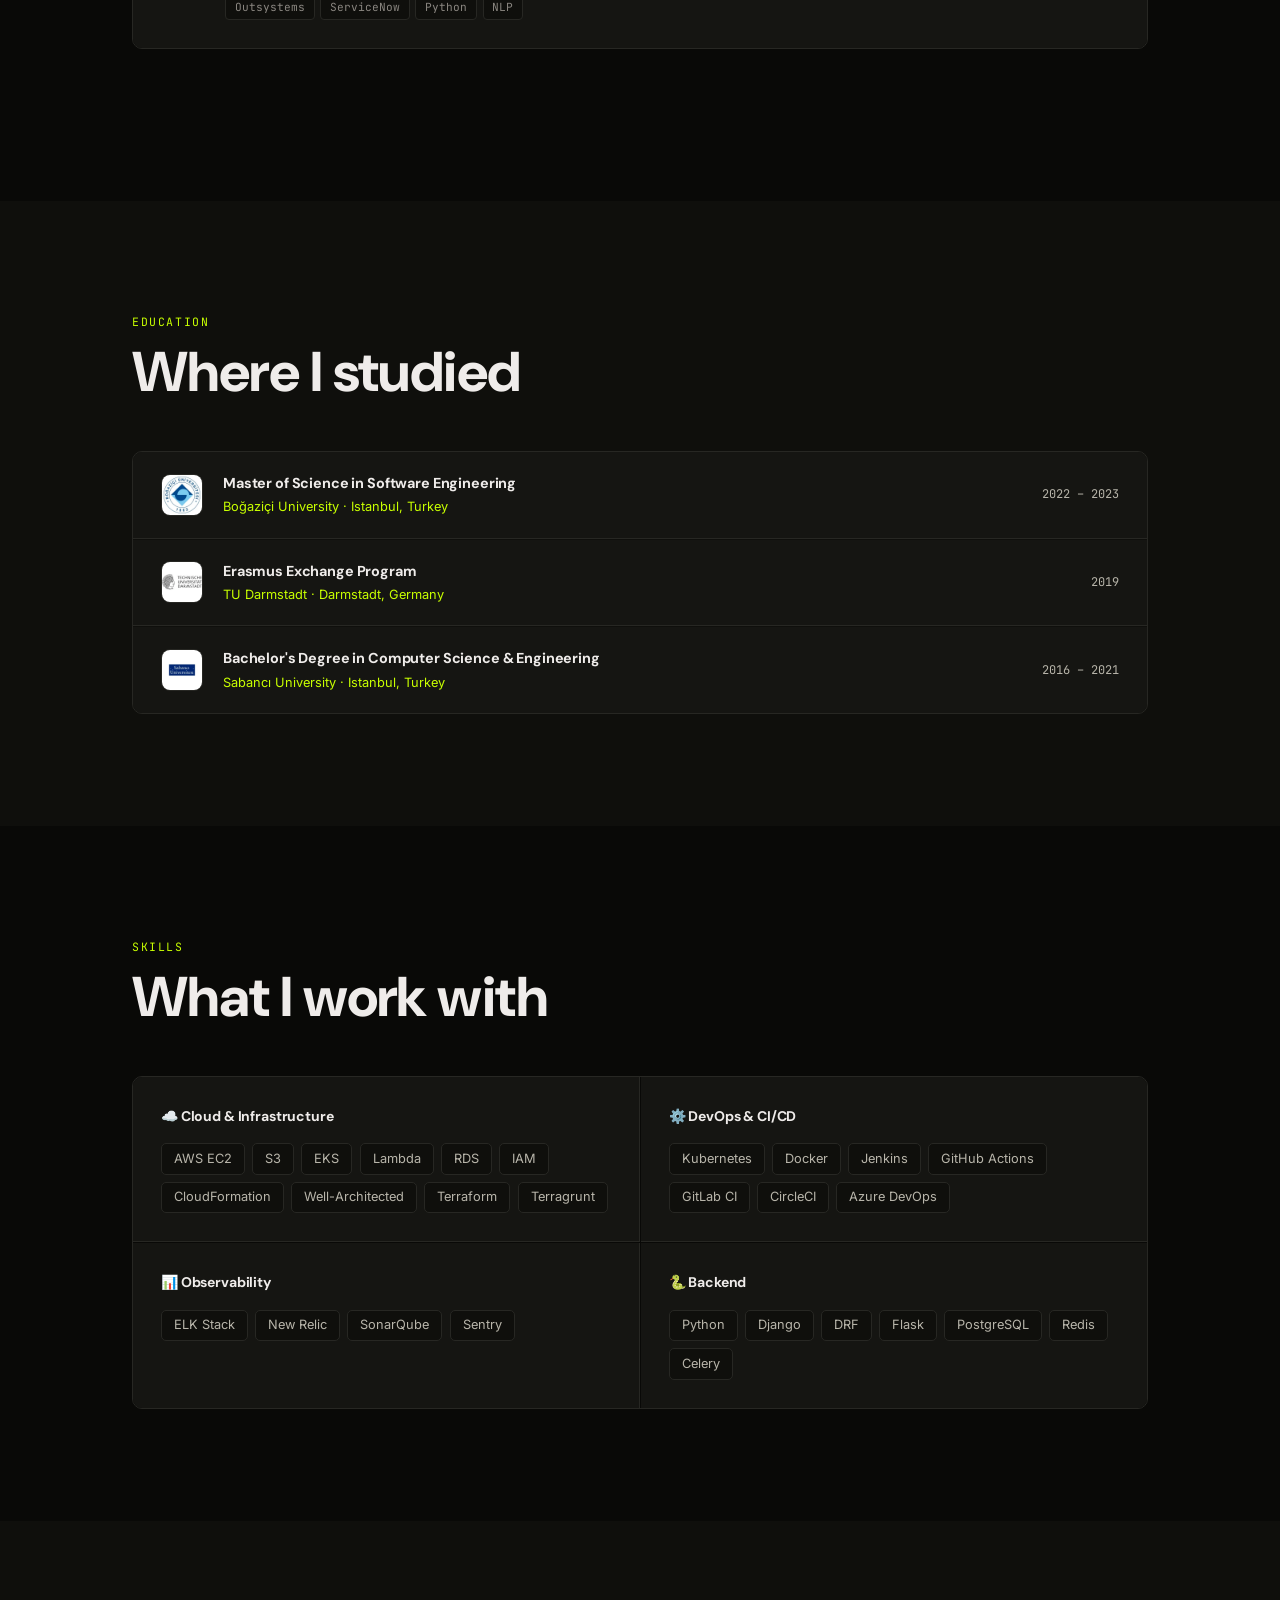
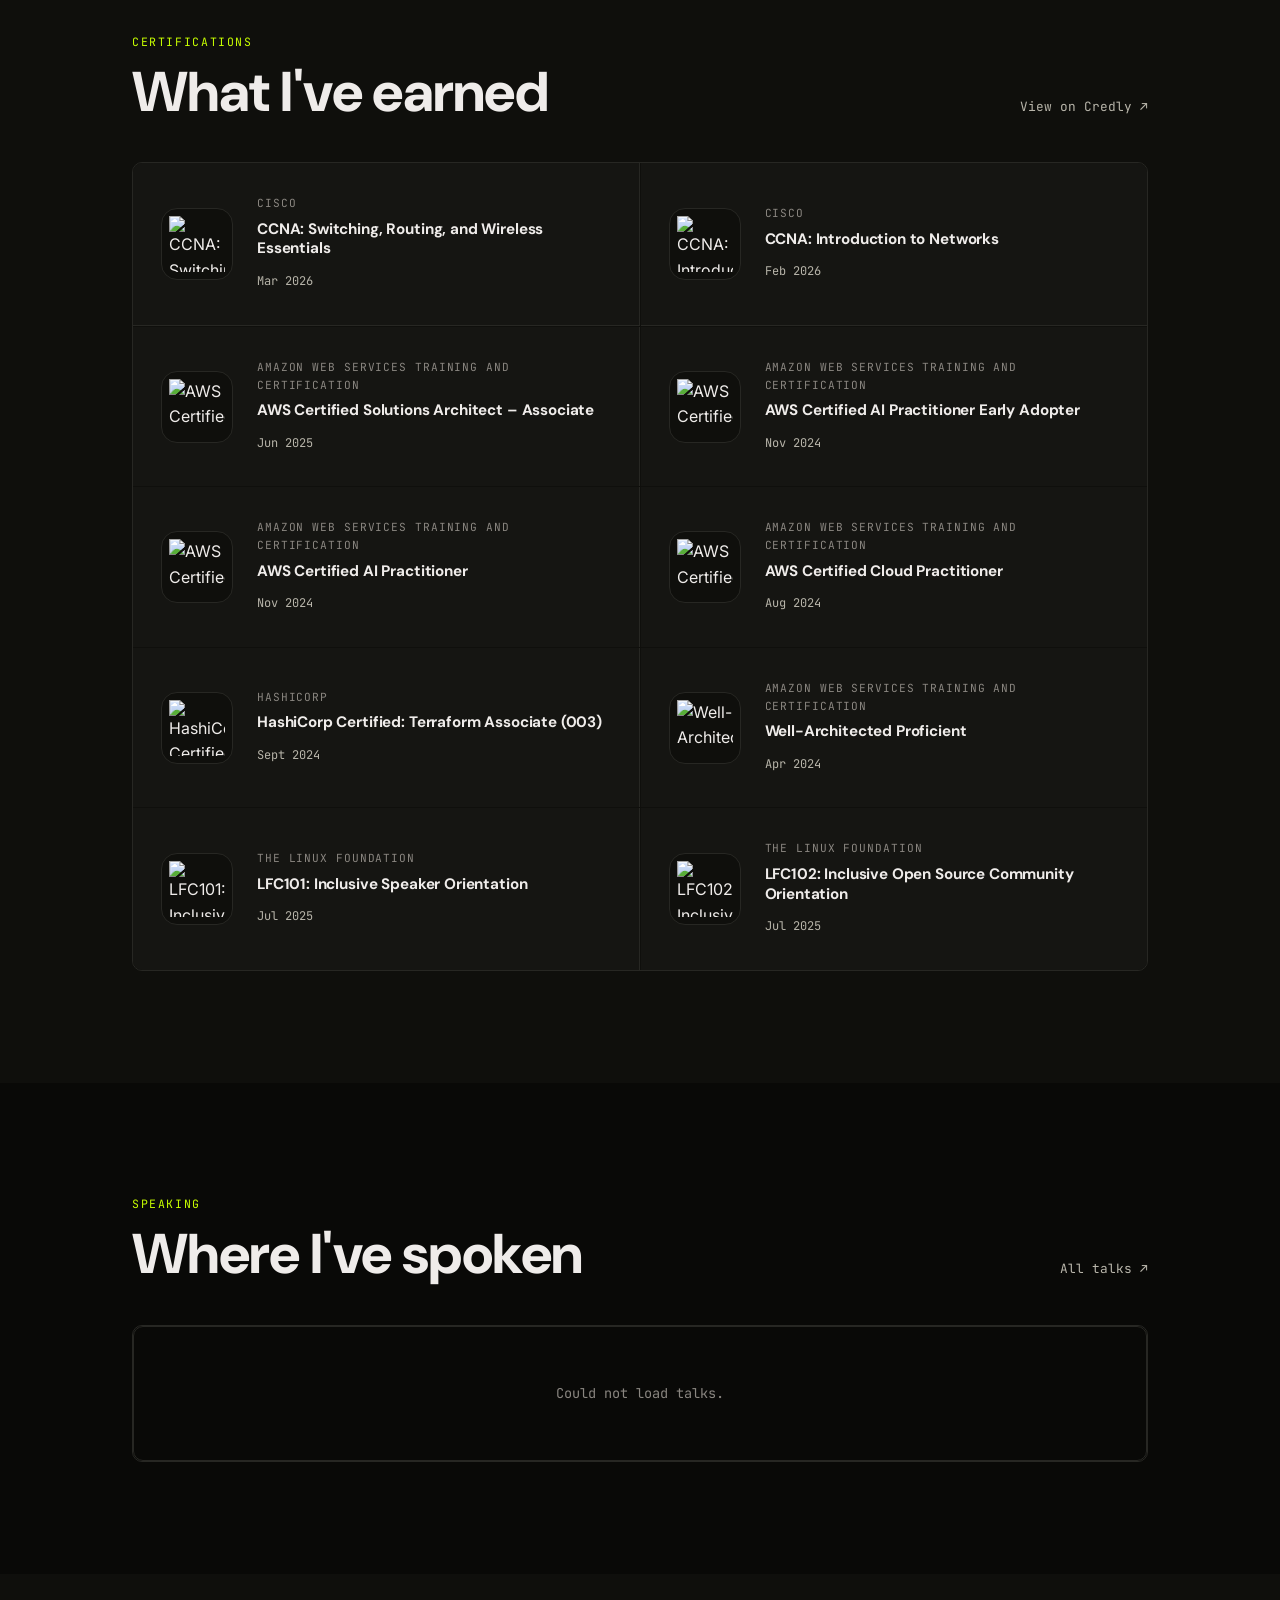
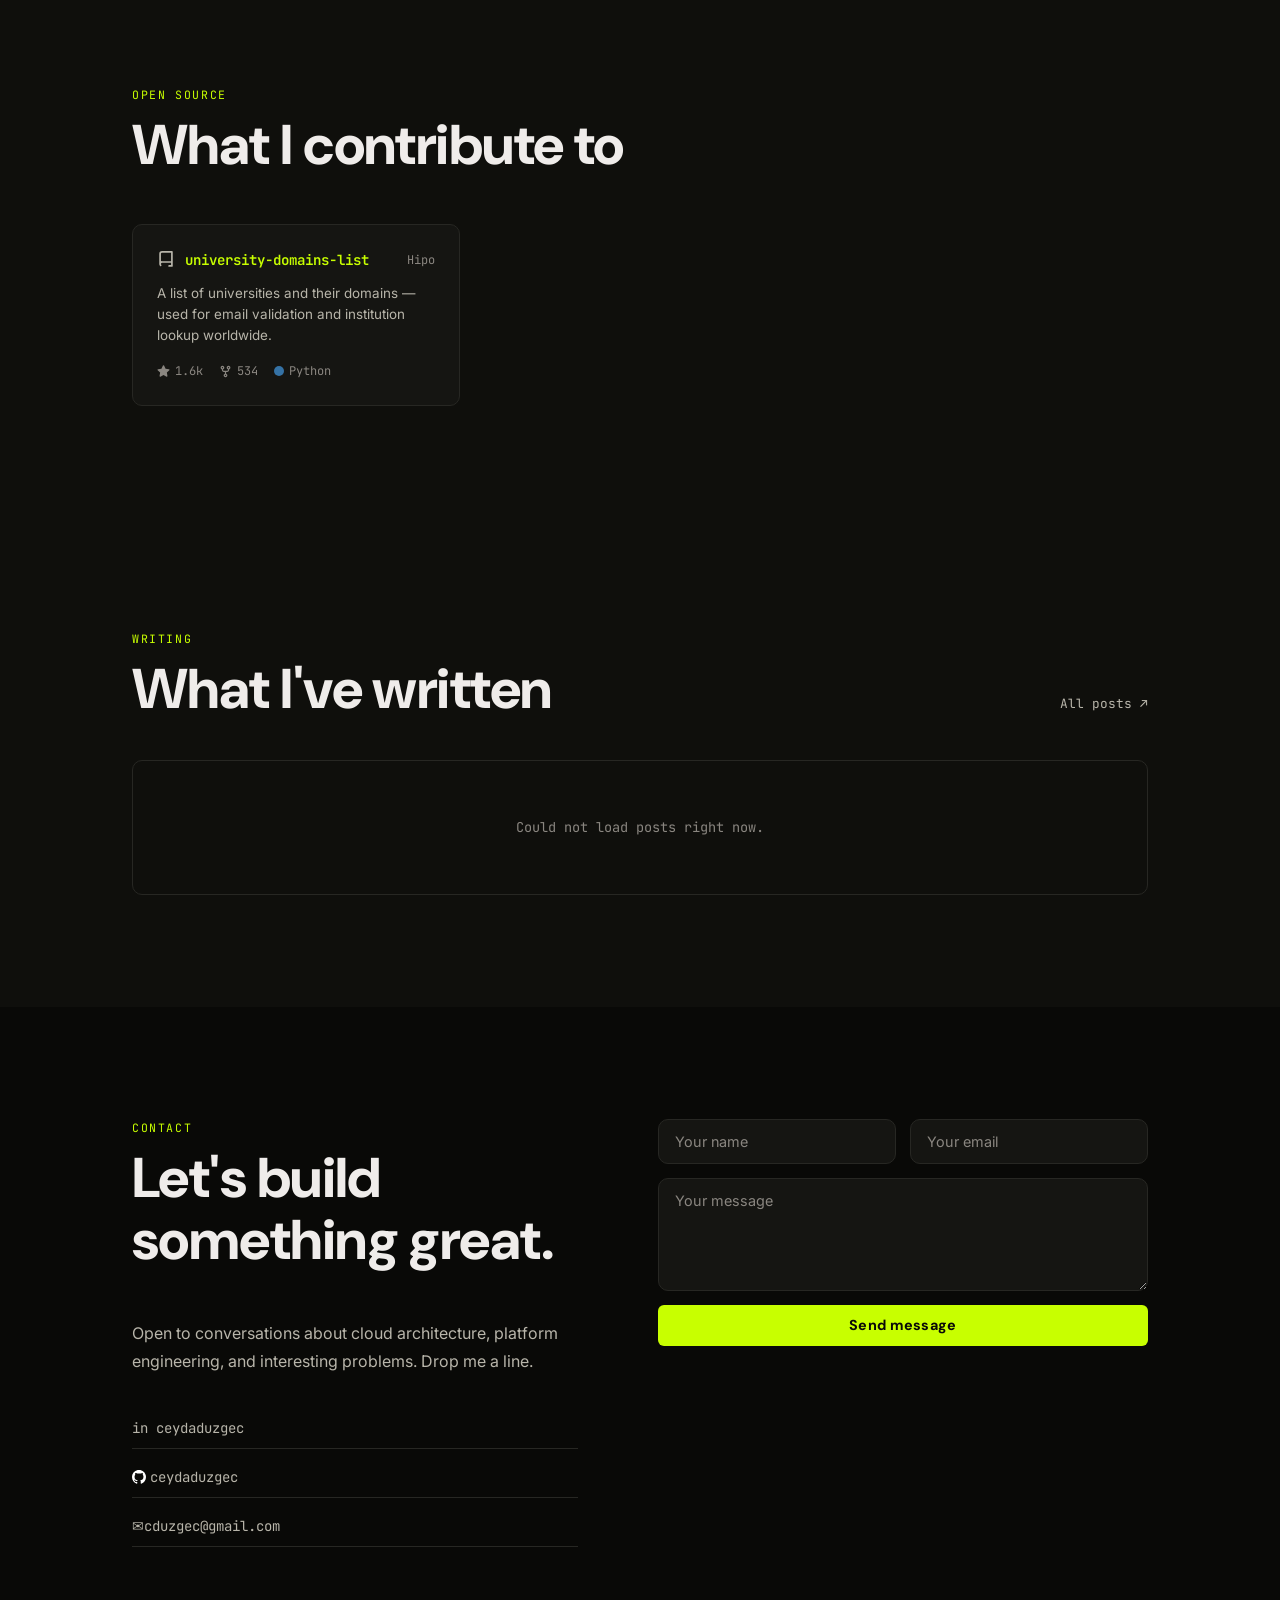
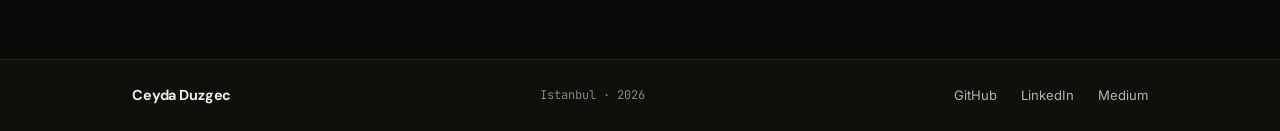
==== commit 008318ed: "Add open source section" ====
--- a/index.html
+++ b/index.html
@@ -73,6 +73,7 @@
         <a href="#skills"    class="nlink">Skills</a>
         <a href="#certs"   class="nlink">Certs</a>
         <a href="#talks"   class="nlink">Talks</a>
+        <a href="#oss"     class="nlink">Open Source</a>
         <a href="#blog"    class="nlink">Blog</a>
         <a href="#contact" class="nlink nlink-cta">Contact</a>
       </nav>
@@ -524,7 +525,7 @@
       <div class="certs-header">
         <div>
           <p class="sec-label reveal-up">Certifications</p>
-          <h2 class="sec-h2 reveal-up">Validated expertise</h2>
+          <h2 class="sec-h2 reveal-up">What I've earned</h2>
         </div>
         <a href="https://www.credly.com/users/ceyda-duzgec.02/badges" target="_blank" rel="noopener" class="blog-all reveal-up">
           View on Credly ↗
@@ -546,7 +547,7 @@
       <div class="talks-header">
         <div>
           <p class="sec-label reveal-up">Speaking</p>
-          <h2 class="sec-h2 reveal-up">Conference talks</h2>
+          <h2 class="sec-h2 reveal-up">Where I've spoken</h2>
         </div>
         <a href="https://ceydaduzgec.github.io/presentations/" target="_blank" rel="noopener" class="blog-all reveal-up">
           All talks ↗
@@ -562,13 +563,37 @@
   </section>
 
 
+  <!-- OPEN SOURCE -->
+  <section class="section section-alt" id="oss">
+    <div class="wrap">
+      <p class="sec-label reveal-up">Open Source</p>
+      <h2 class="sec-h2 reveal-up">What I contribute to</h2>
+      <div class="oss-grid">
+        <a class="oss-card reveal-up" href="https://github.com/Hipo/university-domains-list" target="_blank" rel="noopener">
+          <div class="oss-card-top">
+            <svg class="oss-repo-icon" viewBox="0 0 16 16" fill="currentColor" width="18" height="18" aria-hidden="true"><path d="M2 2.5A2.5 2.5 0 0 1 4.5 0h8.75a.75.75 0 0 1 .75.75v12.5a.75.75 0 0 1-.75.75h-2.5a.75.75 0 0 1 0-1.5h1.75v-2h-8a1 1 0 0 0-.714 1.7.75.75 0 1 1-1.072 1.05A2.495 2.495 0 0 1 2 11.5Zm10.5-1h-8a1 1 0 0 0-1 1v6.708A2.486 2.486 0 0 1 4.5 9h8Z"/></svg>
+            <span class="oss-name">university-domains-list</span>
+            <span class="oss-org">Hipo</span>
+          </div>
+          <p class="oss-desc">A list of universities and their domains — used for email validation and institution lookup worldwide.</p>
+          <div class="oss-meta">
+            <span class="oss-stat"><svg viewBox="0 0 16 16" fill="currentColor" width="13" height="13" aria-hidden="true"><path d="M8 .25a.75.75 0 0 1 .673.418l1.882 3.815 4.21.612a.75.75 0 0 1 .416 1.279l-3.046 2.97.719 4.192a.75.75 0 0 1-1.088.791L8 12.347l-3.766 1.98a.75.75 0 0 1-1.088-.79l.72-4.194L.818 6.374a.75.75 0 0 1 .416-1.28l4.21-.611L7.327.668A.75.75 0 0 1 8 .25Z"/></svg> 1.6k</span>
+            <span class="oss-stat"><svg viewBox="0 0 16 16" fill="currentColor" width="13" height="13" aria-hidden="true"><path d="M5 5.372v.878c0 .414.336.75.75.75h4.5a.75.75 0 0 0 .75-.75v-.878a2.25 2.25 0 1 1 1.5 0v.878a2.25 2.25 0 0 1-2.25 2.25h-1.5v2.128a2.251 2.251 0 1 1-1.5 0V8.5h-1.5A2.25 2.25 0 0 1 3.5 6.25v-.878a2.25 2.25 0 1 1 1.5 0ZM5 3.25a.75.75 0 1 0-1.5 0 .75.75 0 0 0 1.5 0Zm6.75.75a.75.75 0 1 0 0-1.5.75.75 0 0 0 0 1.5Zm-3 8.75a.75.75 0 1 0-1.5 0 .75.75 0 0 0 1.5 0Z"/></svg> 534</span>
+            <span class="oss-lang"><span class="oss-lang-dot"></span>Python</span>
+          </div>
+        </a>
+      </div>
+    </div>
+  </section>
+
+
   <!-- BLOG -->
   <section class="section section-alt" id="blog">
     <div class="wrap">
       <div class="blog-header">
         <div>
           <p class="sec-label reveal-up">Writing</p>
-          <h2 class="sec-h2 reveal-up">From the blog</h2>
+          <h2 class="sec-h2 reveal-up">What I've written</h2>
         </div>
         <a href="https://medium.com/@ceydaduzgec" target="_blank" rel="noopener" class="blog-all reveal-up">
           All posts ↗
--- a/assets/css/style.css
+++ b/assets/css/style.css
@@ -1126,6 +1126,85 @@
 .tl-btn:hover {
   background: rgba(200,255,0,0.14);
   border-color: rgba(200,255,0,0.35);
+}
+
+
+/* ─── Open Source ───────────────────────────────────────── */
+.oss-grid {
+  display: grid;
+  grid-template-columns: repeat(auto-fill, minmax(320px, 1fr));
+  gap: 1rem;
+  margin-top: 2rem;
+}
+.oss-card {
+  display: flex;
+  flex-direction: column;
+  gap: 0.75rem;
+  padding: 1.5rem;
+  background: var(--card);
+  border: 1px solid var(--border);
+  border-radius: var(--r);
+  text-decoration: none;
+  color: inherit;
+  transition: background var(--t), border-color var(--t);
+}
+.oss-card:hover {
+  background: #252520;
+  border-color: rgba(200,255,0,0.2);
+}
+body.theme-light .oss-card:hover { background: #d5d5cf; }
+.oss-card-top {
+  display: flex;
+  align-items: center;
+  gap: 0.6rem;
+}
+.oss-repo-icon { color: var(--muted); flex-shrink: 0; }
+.oss-name {
+  font-family: var(--mono);
+  font-size: 0.88rem;
+  font-weight: 600;
+  color: var(--lime);
+}
+.oss-org {
+  font-family: var(--mono);
+  font-size: 0.75rem;
+  color: var(--dim);
+  margin-left: auto;
+}
+.oss-desc {
+  font-size: 0.84rem;
+  color: var(--muted);
+  line-height: 1.55;
+  flex: 1;
+}
+.oss-meta {
+  display: flex;
+  align-items: center;
+  gap: 1rem;
+  margin-top: 0.25rem;
+}
+.oss-stat {
+  display: flex;
+  align-items: center;
+  gap: 0.3rem;
+  font-family: var(--mono);
+  font-size: 0.75rem;
+  color: var(--dim);
+}
+.oss-stat svg { color: var(--dim); }
+.oss-lang {
+  display: flex;
+  align-items: center;
+  gap: 0.35rem;
+  font-family: var(--mono);
+  font-size: 0.75rem;
+  color: var(--dim);
+}
+.oss-lang-dot {
+  width: 10px; height: 10px;
+  border-radius: 50%;
+  background: #3572A5;
+  flex-shrink: 0;
 }
 
 
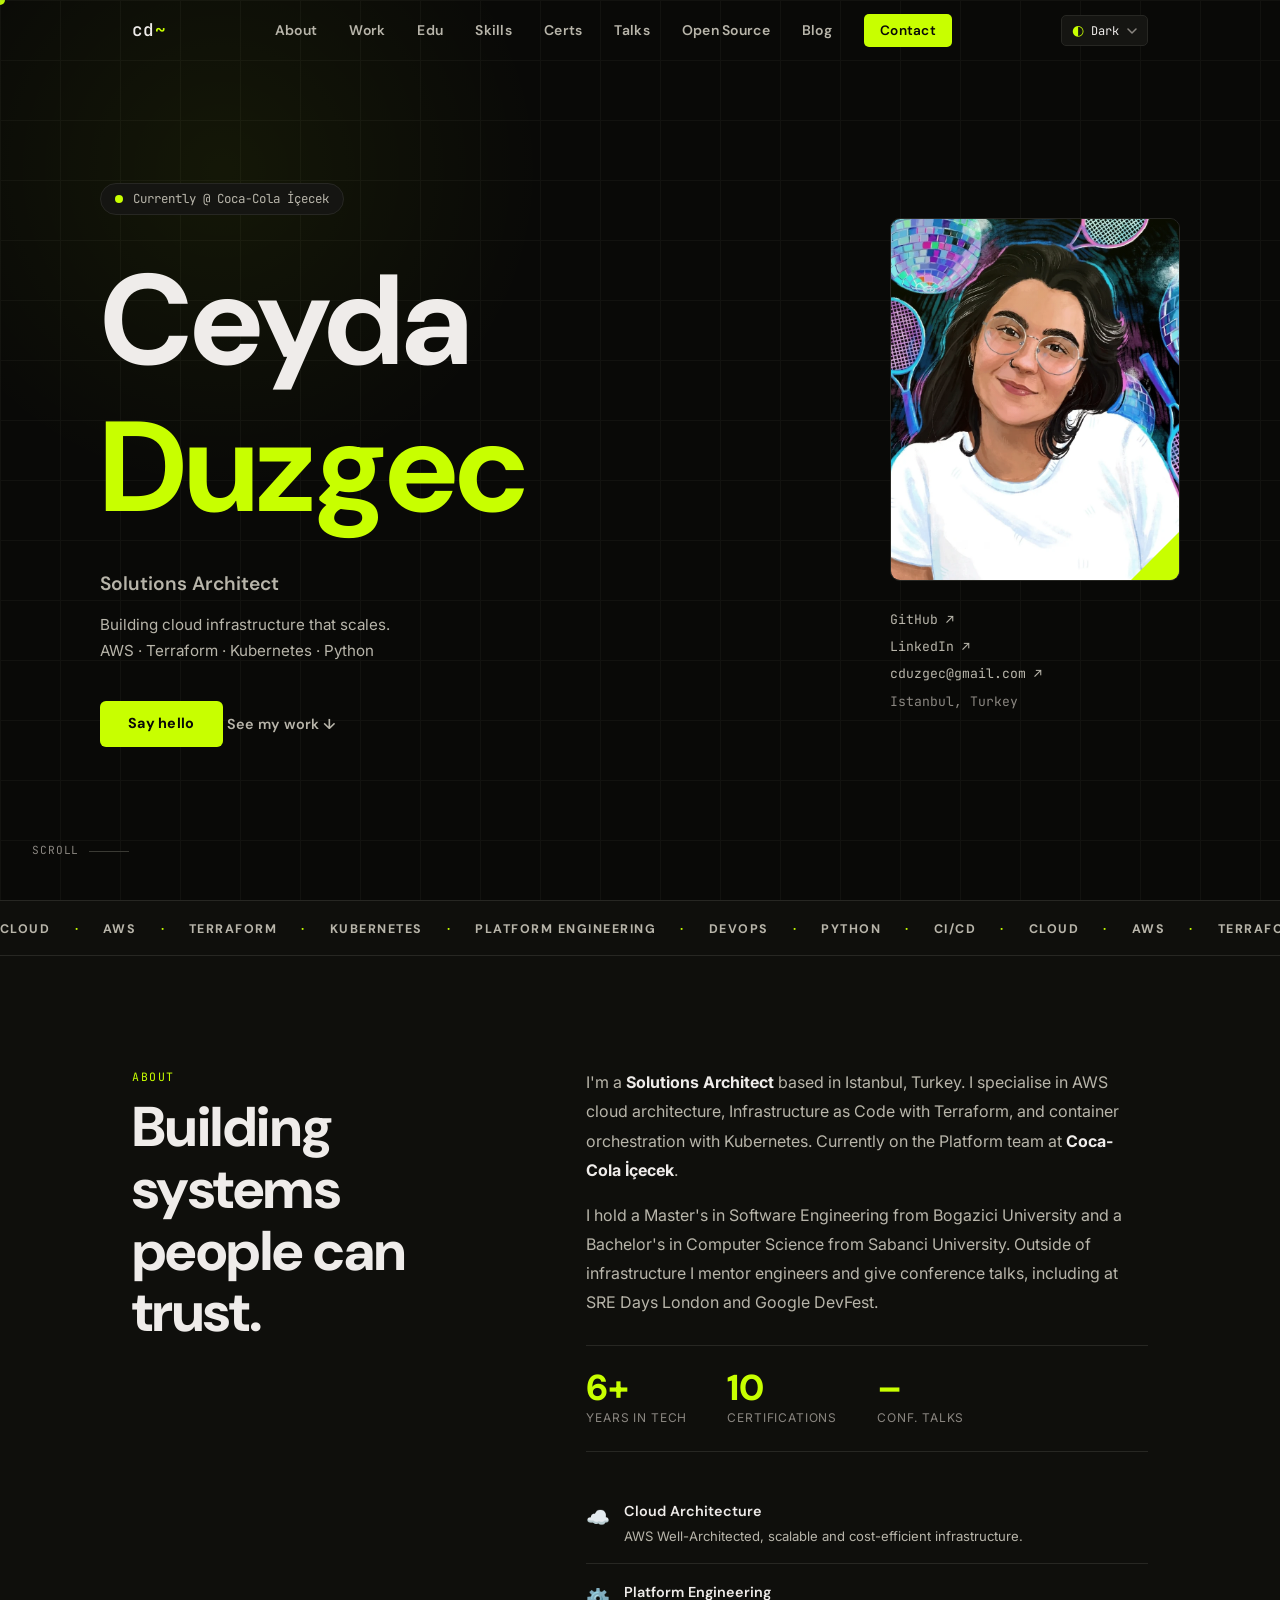
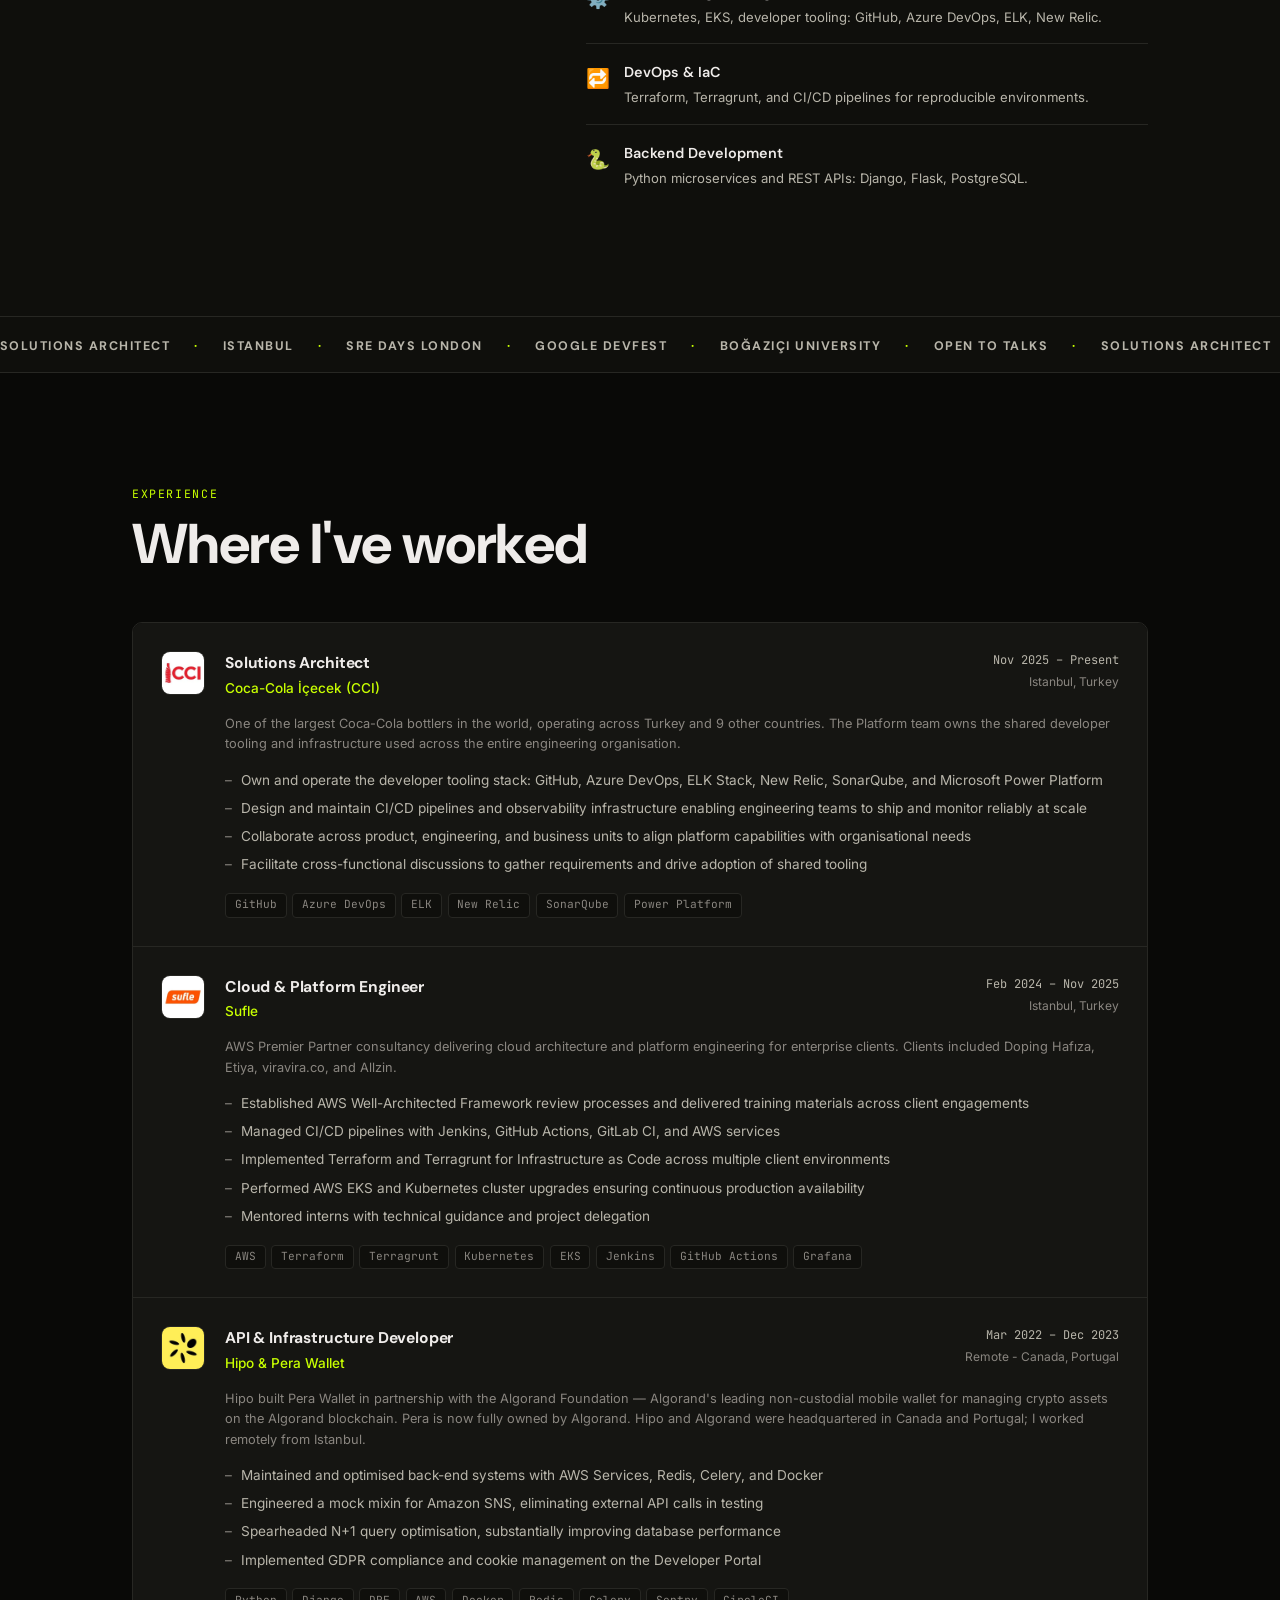
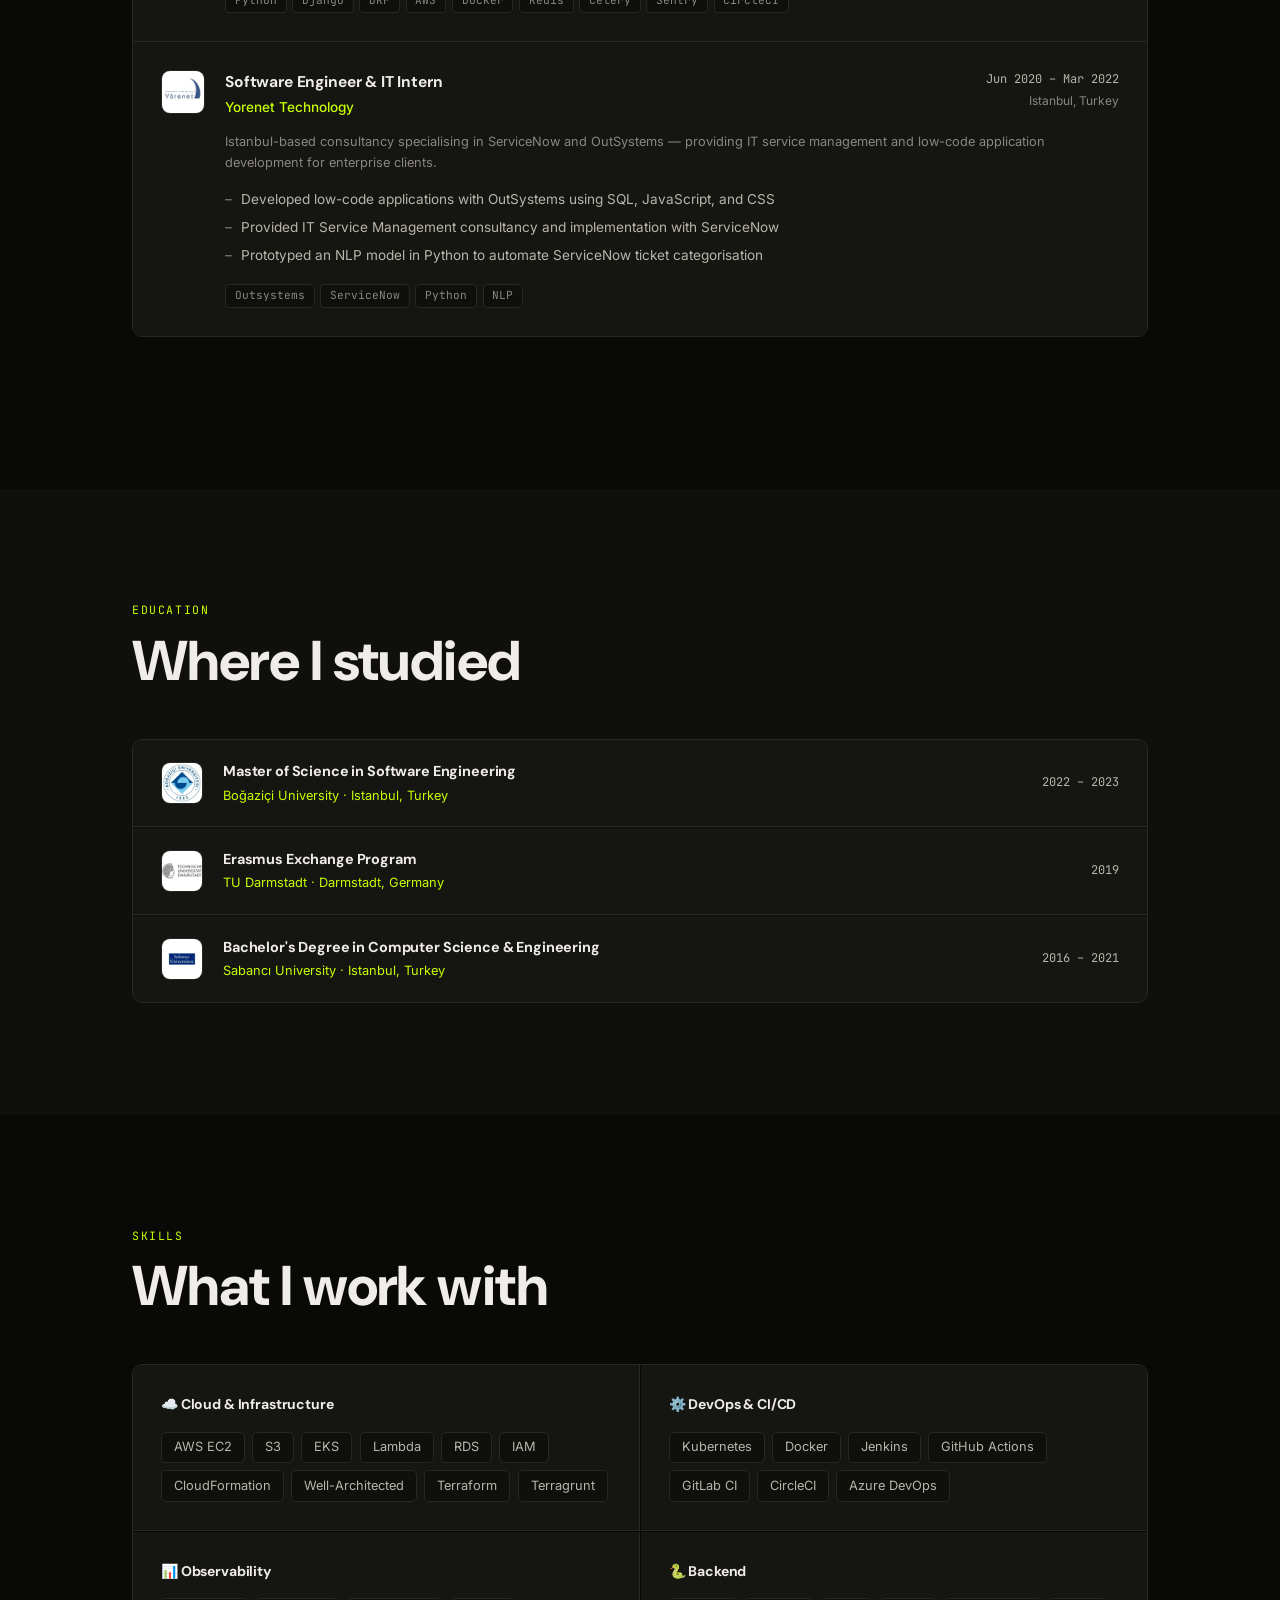
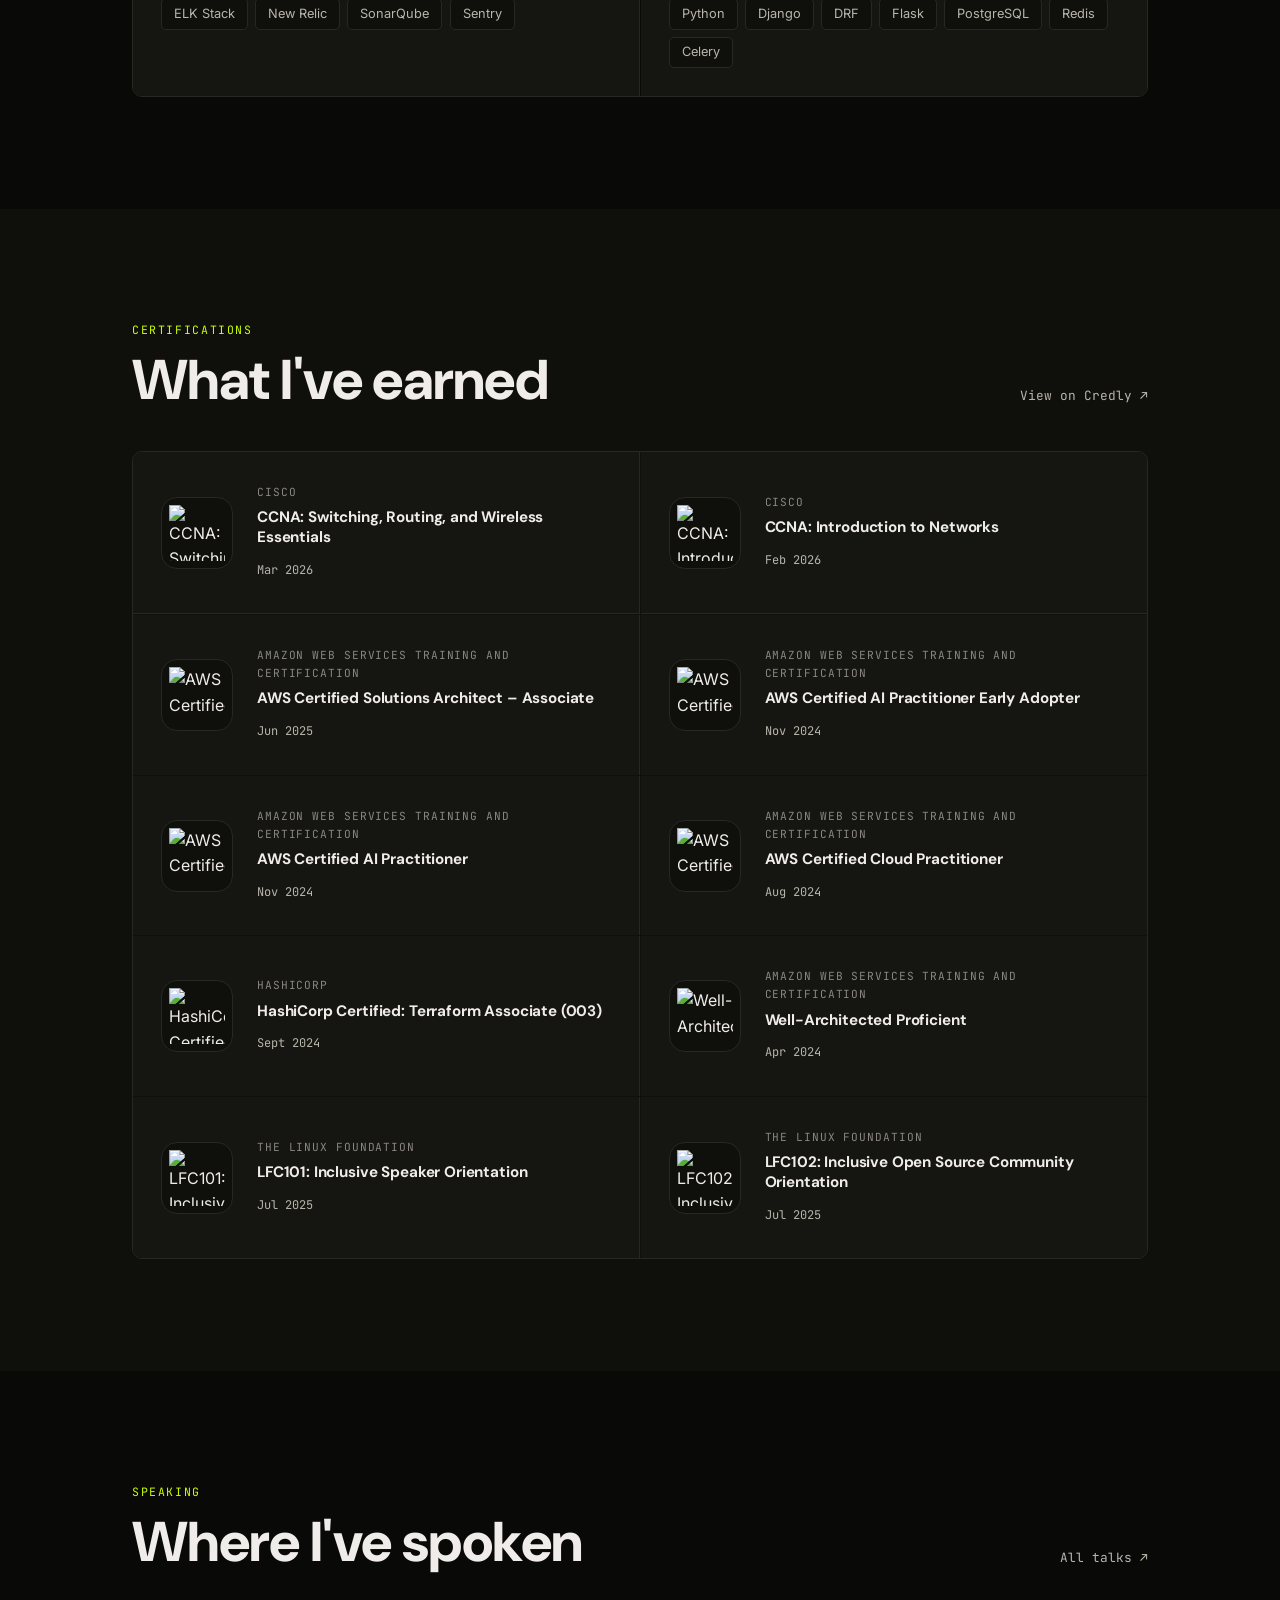
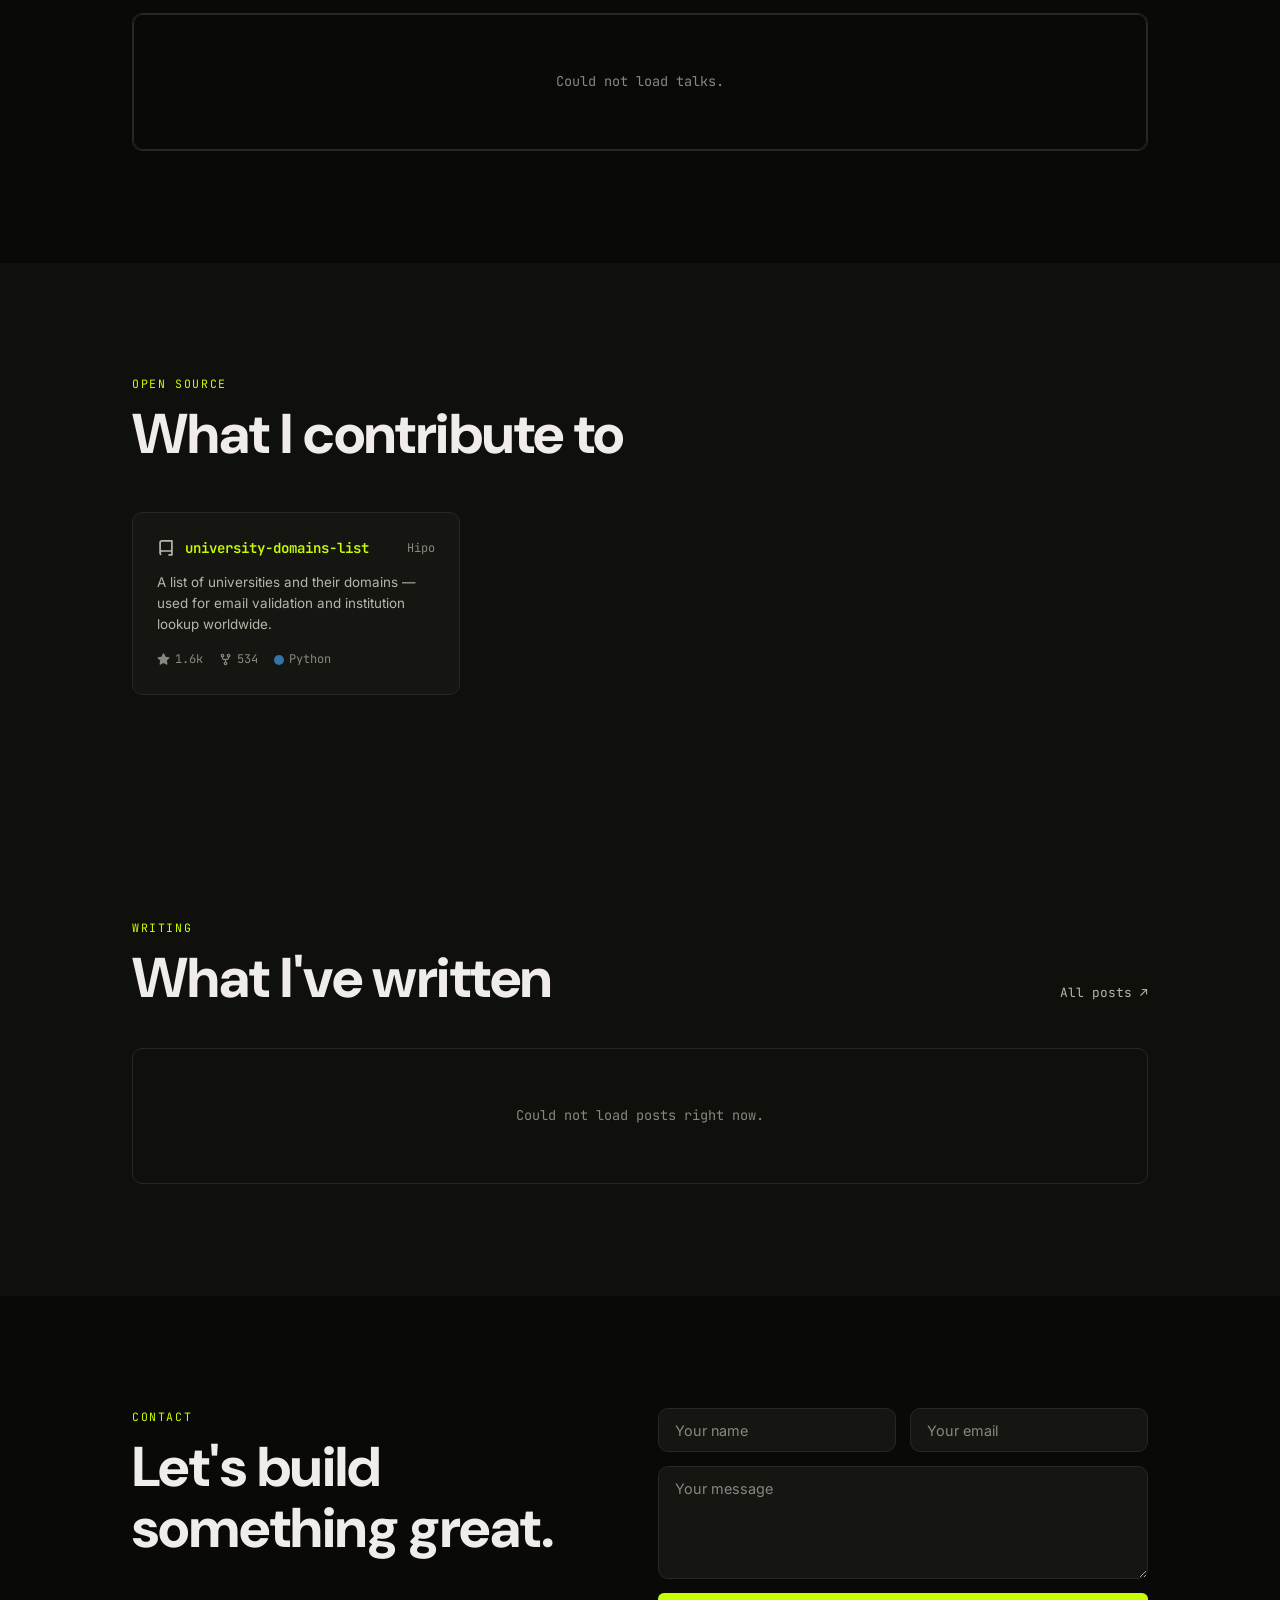
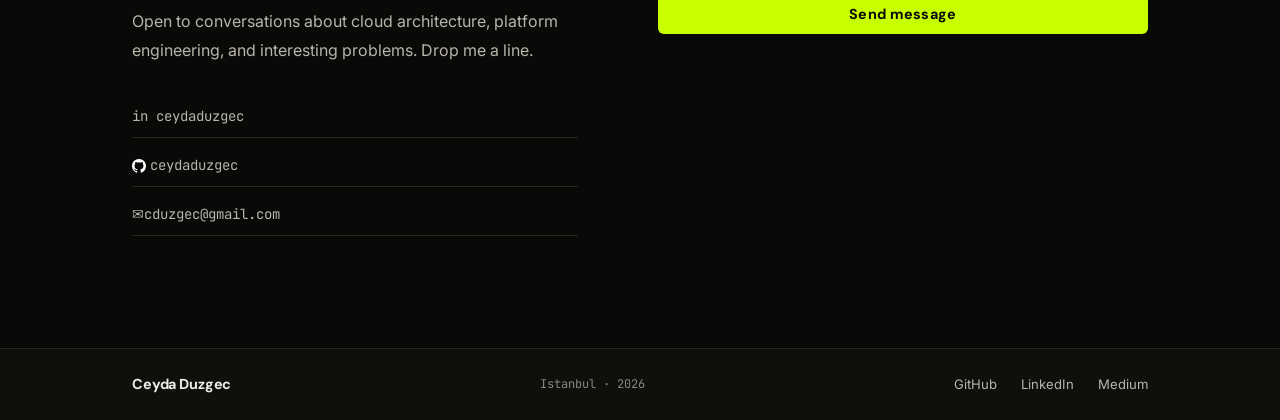
==== commit 0af47050: "Enrich experience section with company context and improved descriptions Co-Authored-By: Claude Sonn" ====
--- a/index.html
+++ b/index.html
@@ -9,6 +9,15 @@
   <meta name="robots" content="index, follow">
   <meta name="msvalidate.01" content="4187C46AEB11A1D3A4D7D723C2066857">
   <link rel="canonical" href="https://ceydaduzgec.com/">
+
+  <!-- Google Analytics -->
+  <script async src="https://www.googletagmanager.com/gtag/js?id=G-HHG9EWYWDK"></script>
+  <script>
+    window.dataLayer = window.dataLayer || [];
+    function gtag(){dataLayer.push(arguments);}
+    gtag('js', new Date());
+    gtag('config', 'G-HHG9EWYWDK');
+  </script>
 
   <!-- Open Graph -->
   <meta property="og:type"        content="website">
@@ -284,9 +293,12 @@
                 <span class="job-loc">Istanbul, Turkey</span>
               </div>
             </div>
+            <p class="job-about">One of the largest Coca-Cola bottlers in the world, operating across Turkey and 9 other countries. The Platform team owns the shared developer tooling and infrastructure used across the entire engineering organisation.</p>
             <ul class="job-bullets">
-              <li>Part of the Platform team managing developer tooling and infrastructure across the organisation</li>
-              <li>Managing GitHub, Azure DevOps, ELK Stack, New Relic, SonarQube, and Power Platform</li>
+              <li>Own and operate the developer tooling stack: GitHub, Azure DevOps, ELK Stack, New Relic, SonarQube, and Microsoft Power Platform</li>
+              <li>Design and maintain CI/CD pipelines and observability infrastructure enabling engineering teams to ship and monitor reliably at scale</li>
+              <li>Collaborate across product, engineering, and business units to align platform capabilities with organisational needs</li>
+              <li>Facilitate cross-functional discussions to gather requirements and drive adoption of shared tooling</li>
             </ul>
             <div class="jtags">
               <span>GitHub</span><span>Azure DevOps</span><span>ELK</span>
@@ -317,16 +329,18 @@
                 <span class="job-loc">Istanbul, Turkey</span>
               </div>
             </div>
+            <p class="job-about">AWS Premier Partner consultancy delivering cloud architecture and platform engineering for enterprise clients. Clients included <a href="https://www.dopinghafiza.com/" target="_blank" rel="noopener">Doping Hafıza</a>, <a href="https://www.etiya.com/" target="_blank" rel="noopener">Etiya</a>, <a href="https://viravira.co/" target="_blank" rel="noopener">viravira.co</a>, and <a href="https://www.allzin.com/" target="_blank" rel="noopener">Allzin</a>.</p>
             <ul class="job-bullets">
-              <li>Established AWS Well-Architected Framework review processes and team training materials</li>
+              <li>Established AWS Well-Architected Framework review processes and delivered training materials across client engagements</li>
               <li>Managed CI/CD pipelines with Jenkins, GitHub Actions, GitLab CI, and AWS services</li>
-              <li>Implemented Terraform and Terragrunt for Infrastructure as Code</li>
+              <li>Implemented Terraform and Terragrunt for Infrastructure as Code across multiple client environments</li>
               <li>Performed AWS EKS and Kubernetes cluster upgrades ensuring continuous production availability</li>
               <li>Mentored interns with technical guidance and project delegation</li>
             </ul>
             <div class="jtags">
               <span>AWS</span><span>Terraform</span><span>Terragrunt</span>
               <span>Kubernetes</span><span>EKS</span><span>Jenkins</span><span>GitHub Actions</span>
+              <span>Grafana</span>
             </div>
           </div>
         </div>
@@ -353,6 +367,7 @@
                 <span class="job-loc">Remote - Canada, Portugal</span>
               </div>
             </div>
+            <p class="job-about">Hipo built Pera Wallet in partnership with the Algorand Foundation — Algorand's leading non-custodial mobile wallet for managing crypto assets on the Algorand blockchain. Pera is now fully owned by Algorand. Hipo and Algorand were headquartered in Canada and Portugal; I worked remotely from Istanbul.</p>
             <ul class="job-bullets">
               <li>Maintained and optimised back-end systems with AWS Services, Redis, Celery, and Docker</li>
               <li>Engineered a mock mixin for Amazon SNS, eliminating external API calls in testing</li>
@@ -362,6 +377,7 @@
             <div class="jtags">
               <span>Python</span><span>Django</span><span>DRF</span>
               <span>AWS</span><span>Docker</span><span>Redis</span><span>Celery</span>
+              <span>Sentry</span><span>CircleCI</span>
             </div>
           </div>
         </div>
@@ -388,10 +404,11 @@
                 <span class="job-loc">Istanbul, Turkey</span>
               </div>
             </div>
+            <p class="job-about">Istanbul-based consultancy specialising in ServiceNow and OutSystems — providing IT service management and low-code application development for enterprise clients.</p>
             <ul class="job-bullets">
-              <li>Developed cloud-based applications with Outsystems using SQL, JavaScript, and CSS</li>
-              <li>Provided IT Service Management consultancy with ServiceNow</li>
-              <li>Built an NLP ML model in Python to automatically categorise ServiceNow tickets</li>
+              <li>Developed low-code applications with OutSystems using SQL, JavaScript, and CSS</li>
+              <li>Provided IT Service Management consultancy and implementation with ServiceNow</li>
+              <li>Prototyped an NLP model in Python to automate ServiceNow ticket categorisation</li>
             </ul>
             <div class="jtags">
               <span>Outsystems</span><span>ServiceNow</span><span>Python</span><span>NLP</span>
--- a/assets/css/style.css
+++ b/assets/css/style.css
@@ -761,6 +761,13 @@
   display: block;
 }
 .job-loc { font-size: 0.75rem; color: var(--dim); margin-top: 0.1rem; display: block; }
+
+.job-about {
+  font-size: 0.8rem;
+  color: var(--dim);
+  margin-bottom: 0.75rem;
+  line-height: 1.6;
+}
 
 .job-bullets { margin-bottom: 0.875rem; }
 .job-bullets li {
